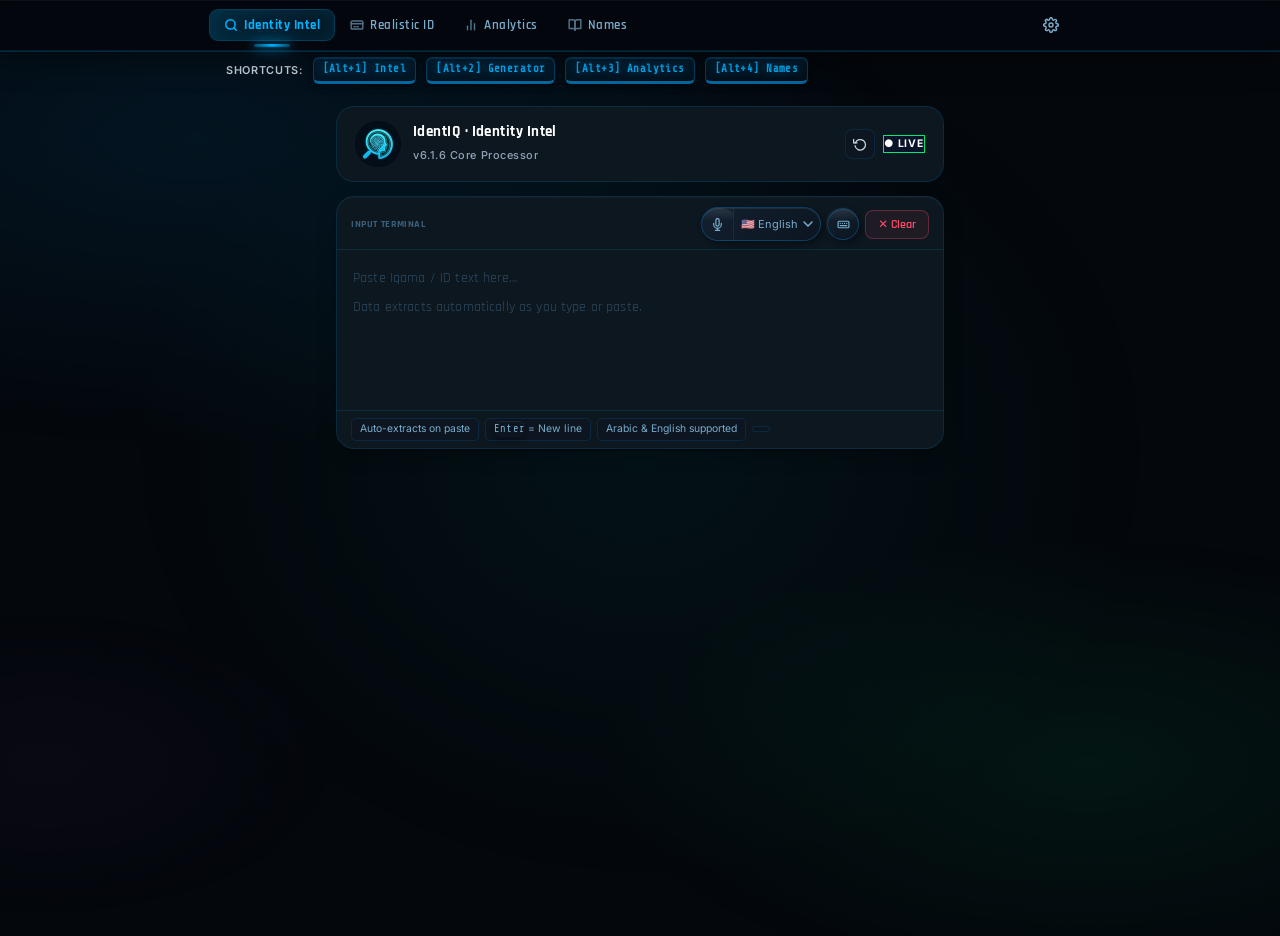
==== index.html @ 3c61e076 "chore(release): bump version to v6.1.6 and finalize extractor layout & countdown" ====
<!doctype html>
<html lang="en">
  <head>
    <!-- === META & PWA CONFIGURATION === -->
    <meta charset="UTF-8" />
    <meta
      name="viewport"
      content="width=device-width, initial-scale=1.0, viewport-fit=cover"
    />
    <meta name="theme-color" content="#00a2ff" />
    <meta name="mobile-web-app-capable" content="yes" />
    <meta name="apple-mobile-web-app-capable" content="yes" />
    <meta
      name="apple-mobile-web-app-status-bar-style"
      content="black-translucent"
    />
    <meta name="apple-mobile-web-app-title" content="IdentIQ" />

    <!-- === TOUCH BEHAVIOR OVERRIDE === -->
    <style>
      input,
      textarea,
      select {
        touch-action: manipulation;
      }
    </style>
    <meta
      name="description"
      content="IdentIQ v4.4 — Gulf &amp; South-Asian Identity Extraction and Realistic ID Generator. Built by Creative Men, Jhang, Pakistan. Powered by Creative AI. Supports Iqama, CNIC, Emirates ID, and more."
    />
    <meta name="author" content="Creative Men, Pakistan" />
    <link rel="canonical" href="https://nexux-gen.netlify.app/" />
    <title>IdentIQ · Gulf Identity Intelligence Platform</title>
    <link rel="icon" type="image/webp" href="assets/logo.webp" />
    <link rel="apple-touch-icon" href="assets/logo.webp" />
    <link rel="manifest" href="manifest.json" />

    <!-- === FONTS === -->
    <link rel="preconnect" href="https://fonts.googleapis.com" />
    <link rel="preconnect" href="https://fonts.gstatic.com" crossorigin />
    <link
      rel="stylesheet"
      href="https://fonts.googleapis.com/css2?family=Inter:wght@400;500;600;700;800&family=Amiri:wght@400;700&family=Poppins:wght@400;500;600&family=Noto+Nastaliq+Urdu:wght@400;700&family=Rajdhani:wght@500;600;700&display=swap"
    />

    <!-- === STYLESHEETS === -->
    <link rel="stylesheet" href="css/style.css">
    <link rel="stylesheet" href="css/settings.css" />
    <link rel="stylesheet" href="css/names.min.css" />
    <link rel="stylesheet" href="css/copy-fx.min.css" />
  </head>
  <body>
    <!-- === NO-JAVASCRIPT FALLBACK === -->
    <noscript>
      <div
        style="
          display: flex;
          align-items: center;
          justify-content: center;
          height: 100vh;
          background: #080a0d;
          color: #00d4ff;
          font-family: monospace;
          text-align: center;
          padding: 20px;
        "
      >
        <div>
          <h2 style="font-size: 22px; margin-bottom: 12px">
            ⚠️ IdentIQ requires JavaScript
          </h2>
          <p style="color: #7ab; font-size: 14px">
            Please enable JavaScript in your browser to use this application.
          </p>
        </div>
      </div>
    </noscript>

    <!-- === NAVIGATION BAR === -->
    <nav class="main-nav" role="navigation" aria-label="Main navigation">
      <div class="nav-container">
        <div class="nav-tabs" role="tablist" aria-label="Main navigation tabs">
          <button
            class="nav-tab active"
            role="tab"
            data-target="tab-extractor"
            aria-selected="true"
          >
            <svg
              width="14"
              height="14"
              viewBox="0 0 24 24"
              fill="none"
              stroke="currentColor"
              stroke-width="2.5"
              stroke-linecap="round"
              aria-hidden="true"
            >
              <circle cx="11" cy="11" r="8" />
              <path d="M21 21l-4.35-4.35" />
            </svg>
            <span data-i18n="navIntel">Identity Intel</span>
          </button>
          <button
            class="nav-tab"
            role="tab"
            data-target="tab-generator"
            aria-selected="false"
          >
            <svg
              width="14"
              height="14"
              viewBox="0 0 24 24"
              fill="none"
              stroke="currentColor"
              stroke-width="2.5"
              stroke-linecap="round"
              aria-hidden="true"
            >
              <rect x="2" y="5" width="20" height="14" rx="2" />
              <path d="M2 10h20M7 15h2M12 15h2" />
            </svg>
            <span data-i18n="navGen">Realistic ID</span>
          </button>
          <button
            class="nav-tab"
            role="tab"
            data-target="tab-analytics"
            aria-selected="false"
          >
            <svg
              width="14"
              height="14"
              viewBox="0 0 24 24"
              fill="none"
              stroke="currentColor"
              stroke-width="2.5"
              stroke-linecap="round"
              aria-hidden="true"
            >
              <line x1="18" y1="20" x2="18" y2="10" />
              <line x1="12" y1="20" x2="12" y2="4" />
              <line x1="6" y1="20" x2="6" y2="14" />
            </svg>
            <span data-i18n="navAnalytics">Analytics</span>
          </button>

          <button
            class="nav-tab"
            role="tab"
            data-target="tab-names"
            aria-selected="false"
            aria-label="Divine and Prophetic Names"
          >
            <svg
              width="14"
              height="14"
              viewBox="0 0 24 24"
              fill="none"
              stroke="currentColor"
              stroke-width="2.5"
              stroke-linecap="round"
              stroke-linejoin="round"
              aria-hidden="true"
            >
              <path d="M2 3h6a4 4 0 0 1 4 4v14a3 3 0 0 0-3-3H2z" />
              <path d="M22 3h-6a4 4 0 0 0-4 4v14a3 3 0 0 1 3-3h7z" />
            </svg>
            <span data-i18n="navNames">Names</span>
          </button>
        </div>

        <div class="nav-actions">
          <button
            id="themeToggleBtn"
            class="nav-tab icon-nav-btn"
            aria-label="Toggle light/dark mode"
            title="Toggle Light Mode"
          >
            <svg
              width="14"
              height="14"
              viewBox="0 0 24 24"
              fill="none"
              stroke="currentColor"
              stroke-width="2.2"
              stroke-linecap="round"
              aria-hidden="true"
            >
              <circle cx="12" cy="12" r="5" />
              <path
                d="M12 1v2M12 21v2M4.22 4.22l1.42 1.42M18.36 18.36l1.42 1.42M1 12h2M21 12h2M4.22 19.78l1.42-1.42M18.36 5.64l1.42-1.42"
              />
            </svg>
            <span data-i18n="themeToggle">Light Mode</span>
          </button>

          <button
            id="langToggleBtn"
            class="nav-tab icon-nav-btn"
            aria-label="Toggle language"
            title="Switch Language"
          >
            <svg
              width="14"
              height="14"
              viewBox="0 0 24 24"
              fill="none"
              stroke="currentColor"
              stroke-width="2.2"
              stroke-linecap="round"
              aria-hidden="true"
            >
              <circle cx="12" cy="12" r="10" />
              <path
                d="M12 2a15.3 15.3 0 0 1 4 10 15.3 15.3 0 0 1-4 10 15.3 15.3 0 0 1-4-10A15.3 15.3 0 0 1 12 2z"
              />
              <path d="M2 12h20" />
            </svg>
            <span data-i18n="langToggle">اردو</span>
          </button>
          <button
            id="installAppBtn"
            class="nav-tab install-btn"
            style="display: none"
            aria-label="Install App"
          >
            <svg
              width="14"
              height="14"
              viewBox="0 0 24 24"
              fill="none"
              stroke="currentColor"
              stroke-width="2.5"
              stroke-linecap="round"
              aria-hidden="true"
            >
              <path d="M21 15v4a2 2 0 0 1-2 2H5a2 2 0 0 1-2-2v-4" />
              <polyline points="7,10 12,15 17,10" />
              <line x1="12" y1="15" x2="12" y2="3" />
            </svg>
            <span data-i18n="navInstall">Install</span>
          </button>
        </div>
      </div>
    </nav>

    <!-- === KEYBOARD SHORTCUT LEGEND === -->
    <div class="shortcut-legend" aria-label="Keyboard shortcuts">
      <span class="shortcut-label" data-i18n="shortcutsLabel">Shortcuts:</span>
      <kbd class="shortcut-key" data-i18n="shortcut1">[Alt+1] Intel</kbd>
      <kbd class="shortcut-key" data-i18n="shortcut2">[Alt+2] Generator</kbd>
      <kbd class="shortcut-key" data-i18n="shortcut3">[Alt+3] Analytics</kbd>
      <kbd class="shortcut-key" data-i18n="shortcut4">[Alt+4] Names</kbd>
    </div>

    <!-- === EXTRACTOR SECTION === -->
    <div id="tab-extractor" class="app-section active-section" role="main">
      <div class="main-container">
        <!-- === EXTRACTOR HEADER === -->
        <header class="app-header">
          <div class="logo-area">
            <img
              src="assets/logo.webp"
              alt="IdentIQ Logo"
              class="app-logo"
              width="46"
              height="46"
              loading="eager"
              decoding="async"
            />
            <div class="title-text">
              <h1 data-i18n="headerTitle">IdentIQ · Identity Intel</h1>
              <span data-i18n="headerVersion">V4.4 Core Processor</span>
            </div>
          </div>
          <div class="header-right">
            <button
              type="button"
              id="reloadBtn"
              class="icon-action-btn"
              aria-label="Reload app"
              title="Reload application"
            >
              <svg
                width="14"
                height="14"
                viewBox="0 0 24 24"
                fill="none"
                stroke="currentColor"
                stroke-width="2.2"
                stroke-linecap="round"
                aria-hidden="true"
              >
                <polyline points="1 4 1 10 7 10" />
                <path d="M3.51 15a9 9 0 1 0 .49-4.95" />
              </svg>
            </button>
            <span class="header-badge" data-i18n="headerLive">● LIVE</span>
          </div>
        </header>

        <!-- === EXTRACTED DATA CARD === -->
        <fieldset class="data-card" id="dataCard" style="display: none">
          <legend class="badge" data-i18n="extractedInfo">
            EXTRACTED INFORMATION
          </legend>

          <div
            id="dataCompleteBanner"
            class="data-complete-banner"
            role="status"
            aria-live="polite"
          >
            <svg
              width="14"
              height="14"
              viewBox="0 0 24 24"
              fill="none"
              stroke="currentColor"
              stroke-width="2.5"
              stroke-linecap="round"
              aria-hidden="true"
            >
              <polyline points="20 6 9 17 4 12" />
            </svg>
            <span>Data Complete — All fields extracted successfully</span>
            <div class="complete-dots" aria-hidden="true">
              <span class="complete-dot"></span>
              <span class="complete-dot"></span>
              <span class="complete-dot"></span>
            </div>
          </div>
          <div class="grid-layout">
            <div class="field-group" id="grp-nameAr" style="display: none">
              <label>
                <svg
                  width="11"
                  height="11"
                  viewBox="0 0 24 24"
                  fill="none"
                  stroke="currentColor"
                  stroke-width="2.5"
                  stroke-linecap="round"
                  aria-hidden="true"
                >
                  <path d="M20 21v-2a4 4 0 0 0-4-4H8a4 4 0 0 0-4 4v2" />
                  <circle cx="12" cy="7" r="4" />
                </svg>
                <span data-i18n="nameAr">Name (Arabic / Urdu)</span>
              </label>
              <div class="wrapper">
                <textarea
                  id="nameArabic"
                  class="nastaleeq"
                  readonly
                  rows="1"
                  aria-label="Arabic name"
                  lang="ar"
                  dir="rtl"
                ></textarea>
                <button class="copy-btn" aria-label="Copy Arabic name"></button>
              </div>
            </div>
            <div class="field-group" id="grp-nameEn" style="display: none">
              <label>
                <svg
                  width="11"
                  height="11"
                  viewBox="0 0 24 24"
                  fill="none"
                  stroke="currentColor"
                  stroke-width="2.5"
                  stroke-linecap="round"
                  aria-hidden="true"
                >
                  <path d="M20 21v-2a4 4 0 0 0-4-4H8a4 4 0 0 0-4 4v2" />
                  <circle cx="12" cy="7" r="4" />
                </svg>
                <span data-i18n="nameEn">Name (English)</span>
              </label>
              <div class="wrapper">
                <input
                  type="text"
                  id="nameEnglish"
                  readonly
                  aria-label="English name"
                />
                <button
                  class="copy-btn"
                  aria-label="Copy English name"
                ></button>
              </div>
            </div>
            <div class="field-group" id="grp-aqama" style="display: none">
              <label>
                <svg
                  width="11"
                  height="11"
                  viewBox="0 0 24 24"
                  fill="none"
                  stroke="currentColor"
                  stroke-width="2.5"
                  stroke-linecap="round"
                  aria-hidden="true"
                >
                  <rect x="3" y="4" width="18" height="16" rx="2" />
                  <path d="M8 2v4M16 2v4M3 10h18" />
                </svg>
                <span data-i18n="idNumber">Aqama / ID Number</span>
              </label>
              <div class="wrapper">
                <input
                  type="text"
                  id="aqamaNumber"
                  readonly
                  aria-label="Aqama number"
                />
                <button
                  class="copy-btn"
                  aria-label="Copy Aqama number"
                ></button>
              </div>
            </div>
            <div class="field-group" id="grp-dobH" style="display: none">
              <label>
                <span data-i18n="dobH">DOB (Hijri)</span>
                <button type="button" id="hijriFormatToggle" class="hijri-fmt-badge" title="Click to switch: YYYY/MM/DD ⇄ D/M/YYYY">YYYY/MM/DD</button>
              </label>
              <div class="wrapper">
                <input
                  type="text"
                  id="dobHijri"
                  maxlength="10"
                  readonly
                  aria-label="Date of birth Hijri (read-only, auto-filled)"
                />
                <button class="copy-btn" aria-label="Copy Hijri date"></button>
              </div>
            </div>
            <div class="field-group" id="grp-dobG" style="display: none">
              <label><span data-i18n="dobG">DOB (Gregorian)</span></label>
              <div class="wrapper">
                <input
                  type="text"
                  id="dobGregorian"
                  maxlength="10"
                  placeholder="DD/MM/YYYY"
                  aria-label="Date of birth Gregorian — type to auto-convert to Hijri"
                />
                <button
                  class="copy-btn"
                  aria-label="Copy Gregorian date"
                ></button>
              </div>
              <span
                class="age-badge"
                id="ageBadge"
                aria-live="polite"
                style="display: none"
              ></span>
            </div>
            <div
              class="field-group full-width"
              id="grp-nat"
              style="display: none"
            >
              <label
                ><span data-i18n="natSelect"
                  >Nationality Quick Select</span
                ></label
              >
              <div
                id="natSelector"
                class="nat-container"
                role="group"
                aria-label="Nationality selector"
              >
                <button
                  type="button"
                  class="nat-btn"
                  data-en="Pakistan"
                  data-ar="باكستان"
                >
                  Pakistan
                </button>
                <button
                  type="button"
                  class="nat-btn"
                  data-en="India"
                  data-ar="الهند"
                >
                  India
                </button>
                <button
                  type="button"
                  class="nat-btn"
                  data-en="Nepal"
                  data-ar="نيبال"
                >
                  Nepal
                </button>
                <button
                  type="button"
                  class="nat-btn"
                  data-en="Bangladesh"
                  data-ar="بنجلاديش"
                >
                  Bangladesh
                </button>
              </div>
            </div>
          </div>
        </fieldset>

        <!-- === NO-DATA MESSAGE === -->
        <div
          class="no-data-msg"
          id="noDataMsg"
          role="alert"
          aria-live="assertive"
        >
          <svg
            width="15"
            height="15"
            viewBox="0 0 24 24"
            fill="none"
            stroke="currentColor"
            stroke-width="2"
            stroke-linecap="round"
            aria-hidden="true"
          >
            <circle cx="12" cy="12" r="10" />
            <line x1="12" y1="8" x2="12" y2="12" />
            <line x1="12" y1="16" x2="12.01" y2="16" />
          </svg>
          <span data-i18n="noData"
            >No recognisable data found — check input and try again.</span
          >
        </div>

        <!-- === INPUT TERMINAL === -->
        <div class="terminal-box">
          <div class="terminal-header">
            <label for="inputText" data-i18n="inputLabel">INPUT TERMINAL</label>
            
            <div class="terminal-actions">
              <span
                class="char-counter"
                id="charCounter"
                aria-live="polite"
              ></span>

              <div class="voice-combo" id="voiceCombo">
                <button
                  id="voiceBtn"
                  class="voice-btn bubble-btn"
                  title="Voice Input"
                  aria-label="Start voice input"
                >
                  <svg
                    width="13"
                    height="13"
                    viewBox="0 0 24 24"
                    fill="none"
                    stroke="currentColor"
                    stroke-width="2.2"
                    stroke-linecap="round"
                    aria-hidden="true"
                  >
                    <path
                      d="M12 1a3 3 0 0 0-3 3v8a3 3 0 0 0 6 0V4a3 3 0 0 0-3-3z"
                    />
                    <path d="M19 10v2a7 7 0 0 1-14 0v-2" />
                    <line x1="12" y1="19" x2="12" y2="23" />
                    <line x1="8" y1="23" x2="16" y2="23" />
                  </svg>
                </button>

                <select
                  id="voiceLangSelect"
                  class="voice-lang-select"
                  aria-label="Select voice input language"
                  title="Bolne ki zaban chunein"
                >
                  <option value="ar-SA">🇸🇦 Arabic</option>
                  <option value="en-US" selected>🇺🇸 English</option>
                  <option value="ur-PK">🇵🇰 Urdu</option>
                  <option value="hi-IN">🇮🇳 Hindi</option>
                  <option value="bn-BD">🇧🇩 Bengali</option>
                  <option value="ne-NP">🇳🇵 Nepali</option>
                </select>
              </div>
              <button
                id="kbdBtn"
                class="kbd-btn bubble-btn"
                title="Virtual Keyboard"
                aria-label="Open virtual keyboard"
              >
                <svg
                  width="13"
                  height="13"
                  viewBox="0 0 24 24"
                  fill="none"
                  stroke="currentColor"
                  stroke-width="2.2"
                  stroke-linecap="round"
                  aria-hidden="true"
                >
                  <rect x="2" y="6" width="20" height="12" rx="2" />
                  <path d="M6 10h.01M10 10h.01M14 10h.01M18 10h.01M6 14h12" />
                </svg>
              </button>
              <button
                id="clearAllBtn"
                class="danger-btn"
                aria-label="Clear all input"
              >
                <span data-i18n="clearBtn">✕ Clear</span>
              </button>
            </div>
          </div>

          <div class="input-highlight-wrap">
            <div
              id="inputHighlight"
              class="input-highlight"
              aria-hidden="true"
            ></div>
            <textarea
              id="inputText"
              data-i18n-placeholder="inputPlaceholder"
              placeholder="Paste Iqama / ID text here…"
              aria-label="Input terminal for identity data"
              spellcheck="false"
            ></textarea>
          </div>
          <div class="terminal-footer">
            <span class="hint-tag" data-i18n="hintPaste"
              >Auto-extracts on paste</span
            >
            <span class="hint-tag"><kbd>Enter</kbd> = New line</span>
            <span class="hint-tag" data-i18n="hintLang"
              >Arabic &amp; English supported</span
            >
            <span class="hint-tag" id="voiceStatus" aria-live="polite"></span>
          </div>
        </div>

        <!-- === VIRTUAL KEYBOARD === -->
        <div
          id="virtualKbd"
          class="vkbd-panel"
          style="display: none"
          role="dialog"
          aria-label="Virtual keyboard"
          aria-modal="false"
        >
          <div class="vkbd-header">
            <div class="vkbd-tabs">
              <button
                class="vkbd-lang active"
                data-lang="en"
                aria-pressed="true"
              >
                EN
              </button>
              <button class="vkbd-lang" data-lang="ar" aria-pressed="false">
                AR
              </button>
            </div>
            <button
              id="vkbdCloseBtn"
              class="vkbd-close"
              aria-label="Close keyboard"
            >
              ✕
            </button>
          </div>
          <div id="vkbdKeys" class="vkbd-keys"></div>
        </div>
      </div>
    </div>

    <!-- === GENERATOR SECTION === -->
    <div
      id="tab-generator"
      class="app-section"
      style="display: none"
      role="region"
      aria-label="Realistic ID Generator"
    >
      <div class="gen-wrapper">
        <div class="gen-container">
          <!-- === GENERATOR: HEADER === -->
          <header class="gen-header">
            <h1 data-i18n="genTitle">Realistic Digital Identity</h1>
            <span class="gen-version-tag">v6.1.6</span>
          </header>

          <main>
            <!-- === GENERATOR: COUNTRY & CITY SELECTION === -->
            <div class="gen-selection-grid">
              <div class="gen-control-group">
                <label for="country-select" data-i18n="countryLabel"
                  >Select Country</label
                >
                <select
                  id="country-select"
                  class="gen-dropdown"
                  aria-label="Select country"
                >
                  <option value="Pakistan">🇵🇰 Pakistan</option>
                  <option value="India">🇮🇳 India</option>
                  <option value="UAE">🇦🇪 UAE</option>
                  <option value="Qatar">🇶🇦 Qatar</option>
                  <option value="Bangladesh">🇧🇩 Bangladesh</option>
                  <option value="Nepal">🇳🇵 Nepal</option>
                  <option value="Afghanistan">🇦🇫 Afghanistan</option>
                  <option value="SaudiArabia">🇸🇦 Saudi Arabia</option>
                  <option value="Kuwait">🇰🇼 Kuwait</option>
                  <option value="Bahrain">🇧🇭 Bahrain</option>
                  <option value="Oman">🇴🇲 Oman</option>
                </select>
              </div>
              <div class="gen-control-group" id="city-selection-container">
                <label for="city-select" data-i18n="cityLabel"
                  >Select City / Region</label
                >
                <select
                  id="city-select"
                  class="gen-dropdown"
                  aria-label="Select city"
                >
                  <option value="Punjab">Punjab</option>
                </select>
              </div>
            </div>

            <!-- === GENERATOR: OUTPUT FIELDS === -->
            <div class="gen-grid">
              <div class="gen-data-box">
                <label data-i18n="labelCNIC">CNIC / National ID</label>
                <div class="gen-data-content">
                  <span id="id-number"></span>
                  <button
                    class="gen-copy-btn"
                    data-target="id-number"
                    data-tip="Copy ID"
                    aria-label="Copy ID number"
                  ></button>
                </div>
              </div>
              <div class="gen-data-box">
                <label data-i18n="labelLicense">License Number</label>
                <div class="gen-data-content">
                  <span id="license-number"></span>
                  <button
                    class="gen-copy-btn"
                    data-target="license-number"
                    data-tip="Copy License"
                    aria-label="Copy license number"
                  ></button>
                </div>
              </div>
              <div class="gen-data-box">
                <label data-i18n="labelIssue">Issue Date</label>
                <div class="gen-data-content">
                  <span id="issue-date"></span>
                  <button
                    class="gen-copy-btn"
                    data-target="issue-date"
                    data-tip="Copy Date"
                    aria-label="Copy issue date"
                  ></button>
                </div>
              </div>
              <div class="gen-data-box">
                <label>
                  <span data-i18n="labelExpiry">Expiry Date</span>
                  <span class="expiry-rule-tag">Issue + 5Y − 1D</span>
                </label>
                <div class="gen-data-content">
                  <span id="expiry-date"></span>
                  <button
                    class="gen-copy-btn"
                    data-target="expiry-date"
                    data-tip="Copy Date"
                    aria-label="Copy expiry date"
                  ></button>
                </div>
              </div>
              <div class="gen-data-box gen-full-width">
                <label data-i18n="labelAddress">Full Address</label>
                <div class="gen-data-content">
                  <span id="full-address"></span>
                  <button
                    class="gen-copy-btn"
                    data-target="full-address"
                    data-tip="Copy Address"
                    aria-label="Copy address"
                  ></button>
                </div>
              </div>

              <!-- === GENERATOR: DATE CARD & CALENDAR POPUP === -->
              <div
                class="gen-data-box gen-date-box gen-full-width"
                id="date-card"
                style="position: relative"
              >
                <div class="date-box-header">
                  <label data-i18n="labelDate">Current Date</label>
                  <button
                    class="cal-open-btn"
                    id="calOpenBtn"
                    aria-label="Open calendar"
                  >
                    <svg
                      width="12"
                      height="12"
                      viewBox="0 0 24 24"
                      fill="none"
                      stroke="currentColor"
                      stroke-width="2.2"
                      stroke-linecap="round"
                      aria-hidden="true"
                    >
                      <rect x="3" y="4" width="18" height="18" rx="2" />
                      <path d="M16 2v4M8 2v4M3 10h18" />
                    </svg>
                    <span data-i18n="calBtn">Calendar</span>
                  </button>
                </div>
                <div class="gen-data-content">
                  <span
                    id="current-date"
                    class="date-display"
                    aria-live="polite"
                  ></span>
                  <button
                    class="gen-copy-btn"
                    data-target="current-date"
                    data-tip="Copy Date"
                    aria-label="Copy current date"
                  ></button>
                </div>

                <div
                  class="cal-popup"
                  id="calPopup"
                  role="dialog"
                  aria-label="Calendar"
                  aria-modal="true"
                >
                  <div class="cal-inner">
                    <div class="cal-top-bar">
                      <button
                        class="cal-nav-btn"
                        id="calPrev"
                        aria-label="Previous month"
                      >
                        &#8249;
                      </button>
                      <div class="cal-month-info">
                        <div class="cal-greg-month" id="calGregMonth"></div>
                        <div class="cal-hijri-month" id="calHijriMonth"></div>
                      </div>
                      <button
                        class="cal-nav-btn"
                        id="calNext"
                        aria-label="Next month"
                      >
                        &#8250;
                      </button>
                    </div>
                    <div class="cal-weekdays" aria-hidden="true">
                      <span>Su</span><span>Mo</span><span>Tu</span>
                      <span>We</span><span>Th</span><span>Fr</span
                      ><span>Sa</span>
                    </div>
                    <div
                      class="cal-grid"
                      id="calGrid"
                      role="grid"
                      aria-label="Calendar days"
                    ></div>
                    <div class="cal-actions">
                      <button class="cal-btn-today" id="calTodayBtn">
                        Today
                      </button>
                      <button class="cal-btn-close" id="calCloseBtn">
                        ✕ Close
                      </button>
                    </div>
                  </div>
                </div>
              </div>

              <div class="gen-data-box">
                <label data-i18n="labelWeekday">Weekday</label>
                <div class="gen-data-content">
                  <span id="weekday"></span>
                  <button
                    class="gen-copy-btn"
                    data-target="weekday"
                    data-tip="Copy"
                    aria-label="Copy weekday"
                  ></button>
                </div>
              </div>
            </div>

            <!-- === GENERATOR: ACTION BUTTONS === -->
            <div class="gen-button-group">
              <button
                id="generate-btn"
                class="gen-generate-button gen-generate-3d"
                aria-label="Generate new identity"
              >
                <svg
                  width="15"
                  height="15"
                  viewBox="0 0 24 24"
                  fill="none"
                  stroke="currentColor"
                  stroke-width="2.5"
                  stroke-linecap="round"
                  aria-hidden="true"
                >
                  <polyline points="1 4 1 10 7 10" />
                  <path d="M3.51 15a9 9 0 1 0 .49-3.71" />
                </svg>
                <span data-i18n="genBtn">Generate New Identity</span>
              </button>
            </div>
          </main>

          <!-- === GENERATOR: FOOTER === -->
          <footer class="gen-footer">
            <p data-i18n="footerText">
              © 2024–2026 IdentIQ · Creative Men · Gulf Identity Intelligence
              Platform v6.1.6
            </p>
          </footer>
        </div>
      </div>
    </div>

    <!-- === MODALS & OVERLAYS === -->
    <div
      id="gen-toast"
      class="gen-toast"
      role="status"
      aria-live="polite"
    ></div>

    <div class="gen-fab" id="genFab" aria-hidden="true">
      <span class="gen-fab-label">Generate Identity</span>
      <button
        class="gen-fab-btn gen-fab-3d"
        id="genFabBtn"
        aria-label="Generate New Identity"
        title="Generate New Identity"
      >
        <svg
          width="18"
          height="18"
          viewBox="0 0 24 24"
          fill="none"
          stroke="currentColor"
          stroke-width="2.5"
          stroke-linecap="round"
          stroke-linejoin="round"
          aria-hidden="true"
        >
          <polyline points="1 4 1 10 7 10" />
          <path d="M3.51 15a9 9 0 1 0 .49-3.71" />
        </svg>
      </button>
    </div>

    <!-- === ANALYTICS SECTION === -->
    <div
      id="tab-analytics"
      class="app-section"
      style="display: none"
      role="region"
      aria-label="Analytics Dashboard"
    >
      <div class="main-container analytics-container">
        <!-- === ANALYTICS: HEADER === -->
        <header class="analytics-header">
          <h2 data-i18n="analyticsTitle">Analytics Dashboard</h2>
          <button
            id="clearAnalyticsBtn"
            class="danger-btn"
            aria-label="Clear analytics data"
          >
            <span data-i18n="clearData">✕ Clear Data</span>
          </button>
        </header>

        <!-- === ANALYTICS: STAT CARDS === -->
        <div class="analytics-grid">
          <div class="stat-card">
            <div class="stat-icon stat-icon-blue">
              <svg
                width="20"
                height="20"
                viewBox="0 0 24 24"
                fill="none"
                stroke="currentColor"
                stroke-width="2"
                stroke-linecap="round"
                aria-hidden="true"
              >
                <path d="M17 21v-2a4 4 0 0 0-4-4H5a4 4 0 0 0-4 4v2" />
                <circle cx="9" cy="7" r="4" />
                <path d="M23 21v-2a4 4 0 0 0-3-3.87" />
                <path d="M16 3.13a4 4 0 0 1 0 7.75" />
              </svg>
            </div>
            <div class="stat-info">
              <div class="stat-value" id="statTotal">0</div>
              <div class="stat-label" data-i18n="statDocs">
                Documents Processed
              </div>
            </div>
          </div>
          <div class="stat-card">
            <div class="stat-icon stat-icon-green">
              <svg
                width="20"
                height="20"
                viewBox="0 0 24 24"
                fill="none"
                stroke="currentColor"
                stroke-width="2"
                stroke-linecap="round"
                aria-hidden="true"
              >
                <polyline points="20 6 9 17 4 12" />
              </svg>
            </div>
            <div class="stat-info">
              <div class="stat-value" id="statSuccess">0</div>
              <div class="stat-label" data-i18n="statSuccess">
                Successful Extractions
              </div>
            </div>
          </div>
          <div class="stat-card">
            <div class="stat-icon stat-icon-cyan">
              <svg
                width="20"
                height="20"
                viewBox="0 0 24 24"
                fill="none"
                stroke="currentColor"
                stroke-width="2"
                stroke-linecap="round"
                aria-hidden="true"
              >
                <path d="M21 15v4a2 2 0 0 1-2 2H5a2 2 0 0 1-2-2v-4" />
                <polyline points="7 10 12 15 17 10" />
                <line x1="12" y1="15" x2="12" y2="3" />
              </svg>
            </div>
            <div class="stat-info">
              <div class="stat-value" id="statExports">0</div>
              <div class="stat-label" data-i18n="statExports">
                Total Exports
              </div>
            </div>
          </div>
          <div class="stat-card">
            <div class="stat-icon stat-icon-yellow">
              <svg
                width="20"
                height="20"
                viewBox="0 0 24 24"
                fill="none"
                stroke="currentColor"
                stroke-width="2"
                stroke-linecap="round"
                aria-hidden="true"
              >
                <circle cx="12" cy="12" r="10" />
                <polyline points="12 6 12 12 16 14" />
              </svg>
            </div>
            <div class="stat-info">
              <div class="stat-value" id="statRate">0%</div>
              <div class="stat-label" data-i18n="statRate">Success Rate</div>
            </div>
          </div>
        </div>

        <!-- === ANALYTICS: RECENT EXPORTS === -->
        <div class="recent-exports-card">
          <h3 class="recent-label" data-i18n="recentExports">Recent Exports</h3>
          <ul class="recent-list" id="recentExportsList">
            <li class="recent-empty" data-i18n="noExports">No exports yet.</li>
          </ul>
        </div>

        <!-- === ANALYTICS: EXTRACTION HISTORY === -->
        <div class="recent-exports-card" style="margin-top: 14px">
          <h3 class="recent-label" data-i18n="extractHistory">
            Extraction History
          </h3>
          <ul class="recent-list history-list" id="extractionHistoryList">
            <li class="recent-empty" data-i18n="noHistory">No history yet.</li>
          </ul>
        </div>

        <!-- === ANALYTICS: PRIVACY NOTICE === -->
        <div class="privacy-info">
          <svg
            width="14"
            height="14"
            viewBox="0 0 24 24"
            fill="none"
            stroke="currentColor"
            stroke-width="2"
            stroke-linecap="round"
            aria-hidden="true"
          >
            <rect x="3" y="11" width="18" height="11" rx="2" />
            <path d="M7 11V7a5 5 0 0 1 10 0v4" />
          </svg>
          <span data-i18n="privacyText"
            >Auto-wipe after <strong>5 minutes</strong> of inactivity.</span
          >
          <span
            id="wipeCountdown"
            class="wipe-countdown"
            aria-live="off"
          ></span>
          <span
            id="wipeWarnRegion"
            class="sr-only"
            aria-live="assertive"
            aria-atomic="true"
          ></span>
        </div>
      </div>
    </div>

    <!-- === NAMES SECTION === -->
    <div
      id="tab-names"
      class="app-section names-section"
      style="display: none"
      data-collection="husna"
      data-script="naskh"
      role="region"
      aria-labelledby="namesTitle"
    >
      <div class="names-container">
        <!-- === NAMES: HEADER === -->
        <header class="names-hero">
          <p class="names-hero-arabic" id="namesHeroArabic" lang="ar" dir="rtl">
            أَسْمَاءُ اللَّهِ الْحُسْنَىٰ
          </p>
          <h2 class="names-title" id="namesTitle" data-i18n="namesTitle">
            Divine &amp; Prophetic Names
          </h2>
        </header>

        <!-- === NAMES: TOOLBAR === -->
        <div class="names-toolbar">
          <div class="names-tabs" role="tablist" aria-label="Names collection">
            <button
              type="button"
              class="names-tab"
              role="tab"
              id="namesTabHusna"
              data-collection="husna"
              aria-selected="true"
              aria-controls="namesPanelHusna"
              data-i18n="namesTabHusna"
            >
              Names of Allah
            </button>
            <button
              type="button"
              class="names-tab"
              role="tab"
              id="namesTabNabi"
              data-collection="nabi"
              aria-selected="false"
              tabindex="-1"
              aria-controls="namesPanelNabi"
              data-i18n="namesTabNabi"
            >
              Names of Muhammad <span class="names-saws">ﷺ</span>
            </button>
          </div>

          <div class="names-tools">
            <div class="names-search">
              <svg
                width="15"
                height="15"
                viewBox="0 0 24 24"
                fill="none"
                stroke="currentColor"
                stroke-width="2.4"
                stroke-linecap="round"
                aria-hidden="true"
              >
                <circle cx="11" cy="11" r="8" />
                <path d="M21 21l-4.35-4.35" />
              </svg>
              <input
                type="search"
                id="namesSearch"
                autocomplete="off"
                spellcheck="false"
                data-i18n-placeholder="namesSearchPh"
                placeholder="Name, meaning, number or 2:255…"
                aria-label="Search names"
              />
            </div>
            <div class="names-script" role="group" aria-label="Arabic style">
              <button
                type="button"
                data-script="naskh"
                aria-pressed="true"
                data-i18n="namesScriptNaskh"
              >
                Naskh
              </button>
              <button
                type="button"
                data-script="nastaliq"
                aria-pressed="false"
                data-i18n="namesScriptNastaliq"
              >
                Nastaliq
              </button>
            </div>
            <button
              type="button"
              id="namesPlayAll"
              class="names-play-all"
              aria-label="Play all names"
            >
              <svg
                class="icon-play"
                width="14"
                height="14"
                viewBox="0 0 24 24"
                fill="currentColor"
                aria-hidden="true"
              >
                <polygon points="6 4 20 12 6 20 6 4" />
              </svg>
              <span class="names-play-all-label">Play All</span>
            </button>
          </div>
        </div>

        <p class="names-note" id="namesNote"></p>
        <p
          class="names-count"
          id="namesCount"
          role="status"
          aria-live="polite"
        ></p>

        <!-- === NAMES: COLLECTION PANELS === -->
        <div
          class="names-panel"
          id="namesPanelHusna"
          role="tabpanel"
          aria-labelledby="namesTabHusna"
          data-collection="husna"
        >
          <ul class="names-grid-container" id="husnaGrid"></ul>
        </div>
        <div
          class="names-panel"
          id="namesPanelNabi"
          role="tabpanel"
          aria-labelledby="namesTabNabi"
          data-collection="nabi"
          hidden
        >
          <ul class="names-grid-container" id="nabiGrid"></ul>
        </div>

        <!-- === NAMES: EMPTY STATE === -->
        <div class="names-empty" id="namesEmpty" hidden>
          <strong data-i18n="namesEmptyTitle"
            >No name matches your search.</strong
          >
          <p data-i18n="namesEmptyHint">
            Try the transliteration, a word from the meaning, or the number.
          </p>
          <button type="button" id="namesClear" data-i18n="namesClear">
            Clear search
          </button>
        </div>
      </div>
    </div>

    <!-- === SCRIPTS: LIBRARIES === -->
    <script src="lib/moment.min.js" defer></script>
    <script src="lib/moment-hijri.min.js" defer></script>
    <script src="lib/confetti.browser.min.js" defer></script>
    <!-- === SCRIPTS: APPLICATION === -->
    <script src="js/config.js" defer></script>
    <script src="js/ui.js" defer></script>
    <script src="js/extractor.js" defer></script>
    <script src="js/generator.js" defer></script>
    <script src="js/main.js" defer></script>
    <script src="js/settings.js" defer></script>
    <script src="js/names-data.js" defer></script>
    <script src="js/names.js" defer></script>
  </body>
</html>
---- css/style.css ----
@import url("https://fonts.googleapis.com/css2?family=Share+Tech+Mono&family=Rajdhani:wght@500;600;700&display=swap");

/* === DESIGN TOKENS (DARK THEME DEFAULT) === */
:root {
  --c-bg: #04070c;
  --c-bg2: #070d18;
  --c-bg3: #0c1520;
  --c-surface: #0d1720;
  --c-surface2: #122030;
  --c-border: rgba(0, 162, 255, 0.14);
  --c-border2: rgba(0, 162, 255, 0.28);

  --c-accent: #00b4ff;
  --c-accent2: #00f080;
  --c-accent3: #00f5e8;
  --c-yellow: #ffcc00;
  --c-red: #ff4d6a;
  --c-purple: #b066ff;

  --c-text: #e0eeff;
  --c-text2: #7aadcc;
  --c-text3: #3d607a;

  --glow-blue: 0 0 24px rgba(0, 180, 255, 0.3), 0 0 70px rgba(0, 180, 255, 0.1);
  --glow-green: 0 0 22px rgba(0, 240, 128, 0.25);

  --hl-name-ar: rgba(255, 213, 0, 0.3);
  --hl-name-en: rgba(176, 102, 255, 0.32);
  --hl-id: rgba(0, 242, 255, 0.3);
  --hl-date: rgba(0, 255, 130, 0.28);

  --card-radius: 18px;
  --card-shadow:
    0 2px 8px rgba(0, 0, 0, 0.7), 0 8px 32px rgba(0, 0, 0, 0.6),
    0 24px 64px rgba(0, 0, 0, 0.45), inset 0 1px 0 rgba(255, 255, 255, 0.07);

  --noise-url: url("data:image/svg+xml,%3Csvg xmlns='http://www.w3.org/2000/svg' width='200' height='200'%3E%3Cfilter id='n'%3E%3CfeTurbulence type='fractalNoise' baseFrequency='0.9' numOctaves='4' stitchTiles='stitch'/%3E%3CfeColorMatrix type='saturate' values='0'/%3E%3C/filter%3E%3Crect width='200' height='200' filter='url(%23n)' opacity='0.04'/%3E%3C/svg%3E");

  --t-fast: 0.14s ease;
  --t-mid: 0.25s ease;
  --t-slow: 0.45s cubic-bezier(0.4, 0, 0.2, 1);

  --font-main: "Rajdhani", "Inter", "Poppins", system-ui, sans-serif;
  --font-body: "Inter", system-ui, sans-serif;
  --font-arabic: "Amiri", "Scheherazade New", serif;
  --font-mono: "Share Tech Mono", "Courier New", monospace;
  --font-mrzocr: "Share Tech Mono", "OCR-B", "Courier New", monospace;

  --z-tooltip: 99;
  --z-popup: 500;
  --z-fab: 850;
  --z-nav: 900;
  --z-progress: 950;
  --z-overlay: 2000;
  --z-modal: 3000;
  --z-toast: 9999;
}
/* ==========================================================================
   PRODUCTION SCROLLBAR ENGINE (PREMIUM CYBER-GLOW EDITION)
   ========================================================================== */

/* 1. Global Smooth Scroll */
html {
  scroll-behavior: smooth;
}

/* 2. Desktop Mouse Users Only */
@media (hover: hover) and (pointer: fine) {

  /* --- CHROMIUM (Chrome, Edge, Brave), SAFARI & OPERA --- */
  *::-webkit-scrollbar {
    width: 13px;  /* Barhi hui, comfortable width */
    height: 13px; /* Horizontal scrolling */
  }

  /* No Stepper Arrows */
  *::-webkit-scrollbar-button {
    display: none !important;
    width: 0 !important;
    height: 0 !important;
  }

  /* Luxury Subtle Groove Track (Content length indicator) */
  *::-webkit-scrollbar-track {
    background: rgba(255, 255, 255, 0.02);
    border-radius: 9999px;
  }

  /* Thicker 3D Floating Pill with Brand Gradient */
  *::-webkit-scrollbar-thumb {
    background: linear-gradient(180deg, #38bdf8 0%, #0284c7 100%);
    border-radius: 9999px;
    border: 2.5px solid transparent; /* 8px solid visible core with inset floating effect */
    background-clip: padding-box;
    box-shadow: inset 0 1px 1px rgba(255, 255, 255, 0.35); /* Subtle Glass Highlight */
    transition: all 0.2s ease-in-out;
  }

  /* Hover State: Neon Bloom Glow */
  *::-webkit-scrollbar-thumb:hover {
    background: linear-gradient(180deg, #7dd3fc 0%, #0ea5e9 100%);
    border: 2px solid transparent;
    background-clip: padding-box;
    box-shadow: 0 0 12px rgba(56, 189, 248, 0.65), inset 0 1px 2px rgba(255, 255, 255, 0.5);
  }

  /* Active / Drag State: High-Contrast Solid Core */
  *::-webkit-scrollbar-thumb:active {
    background: linear-gradient(180deg, #0284c7 0%, #0369a1 100%);
    border: 2px solid transparent;
    background-clip: padding-box;
    box-shadow: 0 0 8px rgba(2, 132, 199, 0.8);
  }

  *::-webkit-scrollbar-corner {
    background: transparent;
  }

  /* --- FIREFOX FALLBACK --- */
  @supports not selector(::-webkit-scrollbar) {
    * {
      scrollbar-width: thin;
      scrollbar-color: #0284c7 rgba(255, 255, 255, 0.02);
    }
  }
}

/* === DESIGN TOKENS (LIGHT THEME) === */
body.theme-light {
  --c-bg: #f0f4f9;
  --c-bg2: #e8eef6;
  --c-bg3: #dde5f0;
  --c-surface: #ffffff;
  --c-surface2: #f5f8fc;
  --c-border: rgba(10, 60, 120, 0.12);
  --c-border2: rgba(10, 60, 120, 0.22);
  --c-text: #0d1a2e;
  --c-text2: #3a5270;
  --c-text3: #6a87a4;
  --c-accent: #0077cc;
  --c-accent2: #00a355;
  --c-accent3: #008fa8;
  --card-shadow:
    0 2px 6px rgba(0, 50, 120, 0.1), 0 8px 24px rgba(0, 50, 120, 0.09),
    0 20px 48px rgba(0, 50, 120, 0.07), inset 0 1px 0 rgba(255, 255, 255, 0.9);
}

/* === BASE RESET & DOCUMENT === */
*,
*::before,
*::after {
  box-sizing: border-box;
  margin: 0;
  padding: 0;
}

html {
  font-size: 16px;
  -webkit-text-size-adjust: 100%;
  scroll-behavior: smooth;
}

body {
  font-family: var(--font-body);
  background: var(--c-bg);
  color: var(--c-text);
  min-height: 100dvh;
  line-height: 1.6;
  transition:
    background var(--t-slow),
    color var(--t-slow);
  overflow-x: hidden;
}

/* === LANGUAGE DIRECTION (URDU / RTL) === */
body.lang-ur {
  direction: rtl;
  font-family: "Amiri", var(--font-main);
}
body.lang-ur .vkbd-panel,
body.lang-ur .terminal-footer {
  direction: rtl;
}

/* === FOCUS RING === */
:focus-visible {
  outline: 2px solid var(--c-accent);
  outline-offset: 3px;
}

/* === MAIN NAVIGATION BAR === */
.main-nav {
  position: sticky;
  top: 0;
  z-index: var(--z-nav);
  background: rgba(4, 7, 12, 0.92);
  backdrop-filter: blur(24px) saturate(220%);
  -webkit-backdrop-filter: blur(24px) saturate(220%);
  border-bottom: 1px solid var(--c-border);
  padding: 0 12px;
  transition: background var(--t-slow);
  box-shadow:
    0 1px 0 rgba(0, 180, 255, 0.2),
    0 4px 32px rgba(0, 0, 0, 0.6),
    inset 0 1px 0 rgba(255, 255, 255, 0.04);
}
body.theme-light .main-nav {
  background: rgba(240, 244, 249, 0.96);
  border-bottom-color: var(--c-border2);
  box-shadow:
    0 1px 0 rgba(0, 100, 200, 0.14),
    0 4px 20px rgba(0, 0, 0, 0.09);
}

.nav-container {
  display: flex;
  align-items: center;
  gap: 4px;
  max-width: 860px;
  margin: 0 auto;
  padding: 6px 0;
  flex-wrap: wrap;
}
.nav-tabs,
.nav-actions {
  display: flex;
  align-items: center;
  gap: 4px;
  flex-wrap: wrap;
}

/* === NAV TABS === */
.nav-tab {
  display: flex;
  align-items: center;
  gap: 6px;
  padding: 7px 14px;
  border: none;
  background: transparent;
  color: var(--c-text2);
  font-family: var(--font-main);
  font-size: 0.8rem;
  font-weight: 600;
  letter-spacing: 0.04em;
  cursor: pointer;
  border-radius: 8px;
  transition:
    background var(--t-fast),
    color var(--t-fast),
    box-shadow var(--t-fast),
    transform var(--t-fast);
  white-space: nowrap;
  position: relative;
}
.nav-tab:hover {
  background: var(--c-surface);
  color: var(--c-text);
  transform: translateY(-1px);
}
.nav-tab.active {
  background: linear-gradient(
    135deg,
    rgba(0, 180, 255, 0.18),
    rgba(0, 180, 255, 0.08)
  );
  color: var(--c-accent);
  font-weight: 700;
  box-shadow:
    0 0 0 1px rgba(0, 180, 255, 0.32),
    inset 0 0 20px rgba(0, 180, 255, 0.12);
}

.nav-tab.active::after {
  content: "";
  position: absolute;
  bottom: -7px;
  left: 50%;
  transform: translateX(-50%);
  width: 36px;
  height: 3px;
  background: linear-gradient(
    90deg,
    rgba(0, 180, 255, 0.4),
    var(--c-accent),
    rgba(0, 180, 255, 0.4)
  );
  border-radius: 99px;
  box-shadow:
    0 0 12px rgba(0, 180, 255, 0.9),
    0 0 24px rgba(0, 180, 255, 0.5);
  animation: nav-glow 2.2s ease-in-out infinite alternate;
  will-change: transform, opacity;
}
@keyframes nav-glow {
  from {
    transform: translateX(-50%) scaleX(0.83);
    opacity: 0.75;
  }
  to {
    transform: translateX(-50%) scaleX(1.22);
    opacity: 1;
  }
}
.nav-tab svg {
  opacity: 0.65;
  flex-shrink: 0;
}
.nav-tab.active svg {
  opacity: 1;
}

/* === NAV ICON & INSTALL BUTTONS === */
.icon-nav-btn {
  margin-left: auto;
}
.icon-nav-btn.active {
  color: var(--c-yellow);
  background: var(--c-surface2);
}

.install-btn {
  color: var(--c-accent2);
}

/* === SHORTCUT LEGEND & KEYBOARD KEYS === */
.shortcut-legend {
  display: flex;
  align-items: center;
  gap: 10px;
  max-width: 860px;
  margin: 0 auto;
  padding: 6px 16px 4px;
  flex-wrap: wrap;
}

.shortcut-label {
  font-size: 0.68rem;
  color: var(--c-text3);
  font-weight: 600;
  letter-spacing: 0.06em;
  text-transform: uppercase;
}

kbd {
  display: inline-block;
  padding: 3px 9px;
  font-family: var(--font-mono);
  font-size: 0.67rem;
  color: var(--c-text2);
  background: linear-gradient(180deg, var(--c-surface2) 0%, var(--c-bg3) 100%);
  border: 1px solid var(--c-border2);
  border-bottom: 3px solid rgba(0, 168, 255, 0.35);
  border-radius: 6px;
  letter-spacing: 0.02em;
  box-shadow:
    0 2px 4px rgba(0, 0, 0, 0.35),
    inset 0 1px 0 rgba(255, 255, 255, 0.07),
    inset 0 -1px 0 rgba(0, 0, 0, 0.2);
  transition: all var(--t-fast);
  position: relative;
}

.shortcut-key {
  background: linear-gradient(
    180deg,
    rgba(0, 168, 255, 0.12) 0%,
    rgba(0, 168, 255, 0.04) 100%
  );
  border: 1px solid rgba(0, 168, 255, 0.3);
  border-bottom: 3px solid rgba(0, 168, 255, 0.55);
  color: var(--c-accent);
  box-shadow:
    0 3px 6px rgba(0, 0, 0, 0.4),
    0 1px 0 rgba(0, 168, 255, 0.2) inset,
    inset 0 -1px 0 rgba(0, 0, 0, 0.25);
  font-weight: 700;
  letter-spacing: 0.04em;
  text-shadow: 0 0 8px rgba(0, 168, 255, 0.5);
  cursor: default;
}
.shortcut-key:hover {
  background: linear-gradient(
    180deg,
    rgba(0, 168, 255, 0.2) 0%,
    rgba(0, 168, 255, 0.08) 100%
  );
  box-shadow:
    0 3px 8px rgba(0, 0, 0, 0.45),
    0 0 12px rgba(0, 168, 255, 0.2),
    inset 0 1px 0 rgba(255, 255, 255, 0.1),
    inset 0 -1px 0 rgba(0, 0, 0, 0.2);
  transform: translateY(-1px);
}

body.theme-light kbd {
  background: var(--c-surface);
  border-color: var(--c-border2);
  box-shadow:
    0 2px 4px rgba(0, 50, 120, 0.15),
    inset 0 1px 0 rgba(255, 255, 255, 1),
    inset 0 -1px 0 rgba(0, 0, 0, 0.06);
}
body.theme-light .shortcut-key {
  background: linear-gradient(
    180deg,
    rgba(0, 100, 200, 0.1) 0%,
    rgba(0, 100, 200, 0.03) 100%
  );
  border-color: rgba(0, 100, 200, 0.3);
  border-bottom-color: rgba(0, 100, 200, 0.5);
  color: var(--c-accent);
  box-shadow:
    0 3px 6px rgba(0, 50, 120, 0.15),
    inset 0 1px 0 rgba(255, 255, 255, 1);
}

/* === APP SECTION & MAIN CONTAINER === */
.app-section {
  min-height: calc(100dvh - 52px);
}
.main-container {
  max-width: 640px;
  margin: 0 auto;
  padding: 18px 16px 48px;
}

/* === APP HEADER === */
.app-header {
  display: flex;
  align-items: center;
  justify-content: space-between;
  padding: 14px 18px;
  margin-bottom: 14px;
  background: var(--c-surface);
  border: 1px solid var(--c-border);
  border-radius: var(--card-radius);
  transition:
    border-color var(--t-fast),
    background var(--t-fast);
}
.app-header:hover {
  border-color: var(--c-border2);
}

.logo-area {
  display: flex;
  align-items: center;
  gap: 12px;
}
.app-logo {
  width: 46px;
  height: 46px;
  border-radius: 9px;
  object-fit: cover;
  flex-shrink: 0;
}

.title-text h1 {
  font-size: 0.95rem;
  font-weight: 700;
  color: var(--c-text);
  line-height: 1.25;
  font-family: var(--font-main);
  letter-spacing: 0.03em;
  background: linear-gradient(135deg, var(--c-text) 0%, var(--c-accent) 120%);
  -webkit-background-clip: text;
  background-clip: text;
  -webkit-text-fill-color: transparent;
}
body.theme-light .title-text h1 {
  background: linear-gradient(135deg, #0d1a2e 0%, var(--c-accent) 140%);
  -webkit-background-clip: text;
  background-clip: text;
  -webkit-text-fill-color: transparent;
}
.title-text span {
  font-size: 0.68rem;
  color: var(--c-text2);
  letter-spacing: 0.05em;
}

/* === HEADER BADGE & ACTION BUTTONS === */
.header-right {
  display: flex;
  align-items: center;
  gap: 8px;
}
.header-badge {
  font-size: 0.65rem;
  font-weight: 700;
  color: #00e87a;
  letter-spacing: 0.08em;
  animation: pulse-badge 2.4s ease-in-out infinite;
}
@keyframes pulse-badge {
  0%,
  100% {
    opacity: 1;
  }
  50% {
    opacity: 0.45;
  }
}

.icon-action-btn {
  display: flex;
  align-items: center;
  justify-content: center;
  width: 30px;
  height: 30px;
  border: 1px solid var(--c-border);
  border-radius: 7px;
  background: var(--c-bg3);
  color: var(--c-text2);
  cursor: pointer;
  transition: all var(--t-fast);
}
.icon-action-btn:hover {
  border-color: var(--c-accent);
  color: var(--c-accent);
}
.icon-action-btn.active {
  background: var(--c-accent);
  color: #fff;
  border-color: transparent;
}

/* === DATA CARD === */
.data-card {
  background: var(--c-surface);
  border: 1px solid var(--c-border);
  border-radius: var(--card-radius);
  padding: 18px 16px 14px;
  margin-bottom: 12px;
  animation: slideUp 0.32s cubic-bezier(0.4, 0, 0.2, 1);
  transition:
    border-color var(--t-mid),
    box-shadow var(--t-mid);
  position: relative;
  overflow: visible;
  box-shadow:
    0 2px 0 rgba(0, 0, 0, 0.35),
    0 6px 20px rgba(0, 0, 0, 0.25),
    inset 0 1px 0 rgba(255, 255, 255, 0.04);
}

.data-card::before {
  content: "";
  position: absolute;
  top: 0;
  left: 0;
  right: 0;
  height: 2px;
  background: linear-gradient(
    90deg,
    transparent 0%,
    var(--c-accent) 30%,
    var(--c-accent3) 55%,
    var(--c-accent2) 80%,
    transparent 100%
  );
  border-radius: var(--card-radius) var(--card-radius) 0 0;
  opacity: 0.6;
  animation: cardBarShift 4s ease-in-out infinite alternate;
}
@keyframes cardBarShift {
  from {
    opacity: 0.45;
  }
  to {
    opacity: 0.8;
  }
}
.data-card:hover {
  border-color: rgba(0, 180, 255, 0.3);
  box-shadow:
    0 0 0 1px rgba(0, 180, 255, 0.1),
    0 8px 30px rgba(0, 0, 0, 0.35),
    0 0 40px rgba(0, 180, 255, 0.04);
}

@keyframes slideUp {
  from {
    opacity: 0;
    transform: translateY(12px);
  }
  to {
    opacity: 1;
    transform: none;
  }
}

/* === BADGE === */
.badge {
  display: inline-flex;
  align-items: center;
  padding: 3px 10px;
  font-size: 0.63rem;
  font-weight: 700;
  letter-spacing: 0.1em;
  color: var(--c-accent);
  background: rgba(0, 168, 255, 0.1);
  border: 1px solid rgba(0, 168, 255, 0.25);
  box-shadow: 0 0 12px rgba(0, 168, 255, 0.08);
  border-radius: 99px;
  margin-bottom: 14px;
}

/* === FORM GRID & FIELD GROUPS === */
.grid-layout {
  display: grid;
  grid-template-columns: 1fr 1fr;
  gap: 10px;
}

.field-group {
  display: flex;
  flex-direction: column;
  gap: 5px;
}
.field-group.full-width {
  grid-column: 1 / -1;
}

.field-group label {
  display: flex;
  align-items: center;
  gap: 5px;
  font-size: 0.68rem;
  font-weight: 600;
  color: var(--c-text3);
  letter-spacing: 0.05em;
  text-transform: uppercase;
}
.field-group label svg {
  opacity: 0.55;
  flex-shrink: 0;
}

/* === INPUT WRAPPER === */
.wrapper {
  position: relative;
  display: flex;
  align-items: center;
  overflow: visible;
}

.wrapper input,
.wrapper textarea {
  width: 100%;
  padding: 9px 36px 9px 11px;
  background: var(--c-bg3);
  border: 1px solid var(--c-border);
  border-radius: 9px;
  color: var(--c-text);
  font-family: var(--font-main);
  font-size: 0.84rem;
  transition:
    border-color var(--t-fast),
    background var(--t-fast);
  resize: none;
  overflow: hidden;
}
.wrapper input:focus,
.wrapper textarea:focus {
  border-color: var(--c-accent);
  outline: none;
  background: var(--c-surface);
}
.wrapper textarea {
  font-family: var(--font-arabic);
  font-size: 1rem;
  direction: rtl;
  line-height: 1.7;
}

/* === COPY BUTTON === */
.copy-btn {
  position: absolute;
  right: 6px;
  width: 26px;
  height: 26px;
  display: flex;
  align-items: center;
  justify-content: center;
  border: none;
  background: transparent;
  cursor: pointer;
  color: var(--c-text3);
  border-radius: 6px;
  transition:
    color var(--t-fast),
    background var(--t-fast);
}
.copy-btn svg {
  width: 14px;
  height: 14px;
}
.copy-btn:hover {
  color: var(--c-accent);
  background: rgba(0, 162, 255, 0.1);
}
.copy-btn.copied {
  color: var(--c-accent2);
}
.copy-btn.hover-pending {
  background: rgba(0, 162, 255, 0.08);
}

/* === COPY BUTTON TOOLTIP === */
.copy-btn[data-tip]::before,
.gen-copy-btn[data-tip]::before {
  content: attr(data-tip);
  position: absolute;
  bottom: calc(100% + 7px);
  right: 0;
  background: var(--c-surface);
  color: var(--c-text);
  font-size: 0.62rem;
  font-family: var(--font-body);
  font-weight: 500;
  letter-spacing: 0.02em;
  white-space: nowrap;
  padding: 4px 9px;
  border-radius: 6px;
  border: 1px solid var(--c-border2);
  box-shadow: 0 4px 14px rgba(0, 0, 0, 0.35);
  pointer-events: none;
  opacity: 0;
  transform: translateY(4px) scale(0.94);
  transition:
    opacity 0.18s ease,
    transform 0.18s ease;
  z-index: var(--z-tooltip);
}
.copy-btn[data-tip]::after,
.gen-copy-btn[data-tip]::after {
  content: "";
  position: absolute;
  bottom: calc(100% + 1px);
  right: 9px;
  border: 5px solid transparent;
  border-top-color: var(--c-border2);
  pointer-events: none;
  opacity: 0;
  transition: opacity 0.18s ease;
  z-index: 99;
}
.copy-btn[data-tip]:focus-visible::before,
.gen-copy-btn[data-tip]:focus-visible::before {
  opacity: 1;
  transform: translateY(0) scale(1);
}
.copy-btn[data-tip]:focus-visible::after,
.gen-copy-btn[data-tip]:focus-visible::after {
  opacity: 1;
}
@media (hover: hover) {
  .copy-btn[data-tip]:hover::before,
  .gen-copy-btn[data-tip]:hover::before {
    opacity: 1;
    transform: translateY(0) scale(1);
  }
  .copy-btn[data-tip]:hover::after,
  .gen-copy-btn[data-tip]:hover::after {
    opacity: 1;
  }
}
.copy-btn.copied[data-tip]::before {
  content: "Copied!";
  color: var(--c-accent2);
  border-color: rgba(0, 232, 122, 0.3);
}

/* === COPY TICK PATH === */
.tick-path {
  stroke-dasharray: 16;
  stroke-dashoffset: 16;
}
.copy-btn.copied .tick-path {
  stroke-dashoffset: 0;
  transition: stroke-dashoffset 0.38s cubic-bezier(0.4, 0, 0.2, 1);
}

/* === NATIONALITY BUTTONS === */
.nat-container {
  display: flex;
  flex-wrap: wrap;
  gap: 8px;
}
.nat-btn {
  padding: 6px 14px;
  border: 1px solid var(--c-border2);
  border-radius: 8px;
  background: var(--c-bg3);
  color: var(--c-text2);
  font-size: 0.8rem;
  font-weight: 500;
  cursor: pointer;
  transition: all var(--t-fast);
  min-width: 80px;
  text-align: center;
  white-space: nowrap;
}
.nat-btn:hover {
  border-color: var(--c-accent);
  color: var(--c-accent);
  background: rgba(0, 162, 255, 0.08);
}
.nat-btn.active-ar {
  border-color: var(--c-yellow);
  color: var(--c-yellow);
  font-family: var(--font-arabic);
  font-size: 0.9rem;
  direction: rtl;
  background: rgba(255, 204, 0, 0.06);
}

/* === NO-DATA MESSAGE === */
.no-data-msg {
  display: none;
  align-items: center;
  gap: 8px;
  padding: 12px 16px;
  background: rgba(255, 77, 106, 0.06);
  border: 1px solid rgba(255, 77, 106, 0.18);
  border-radius: 10px;
  color: var(--c-red);
  font-size: 0.8rem;
  margin-bottom: 12px;
  animation: slideUp 0.3s ease;
}
.no-data-msg.visible {
  display: flex;
}

/* === DATA COMPLETE BANNER === */
.data-complete-banner {
  display: none;
  align-items: center;
  gap: 9px;
  padding: 10px 16px;
  background: linear-gradient(
    135deg,
    rgba(0, 232, 122, 0.1),
    rgba(0, 168, 255, 0.07)
  );
  border: 1px solid rgba(0, 232, 122, 0.35);
  border-radius: 10px;
  color: var(--c-accent2);
  font-size: 0.78rem;
  font-weight: 600;
  letter-spacing: 0.04em;
  margin-bottom: 14px;
  position: relative;
  overflow: hidden;
}
.data-complete-banner::before {
  content: "";
  position: absolute;
  inset: 0;
  background: linear-gradient(
    90deg,
    transparent 0%,
    rgba(0, 232, 122, 0.08) 40%,
    rgba(0, 168, 255, 0.06) 70%,
    transparent 100%
  );
  animation: completeSweep 2.4s ease-in-out infinite;
  pointer-events: none;
}
.data-complete-banner svg {
  flex-shrink: 0;
  stroke: var(--c-accent2);
  filter: drop-shadow(0 0 4px rgba(0, 232, 122, 0.5));
}
.data-complete-banner.visible {
  display: flex;
  animation: completeSlideIn 0.35s cubic-bezier(0.34, 1.56, 0.64, 1) both;
}
@keyframes completeSlideIn {
  from {
    opacity: 0;
    transform: translateY(-8px) scale(0.97);
  }
  to {
    opacity: 1;
    transform: none;
  }
}
@keyframes completeSweep {
  0% {
    transform: translateX(-100%);
  }
  60% {
    transform: translateX(100%);
  }
  100% {
    transform: translateX(100%);
  }
}

.data-complete-banner .complete-dots {
  display: flex;
  gap: 4px;
  margin-left: auto;
}
.data-complete-banner .complete-dot {
  width: 6px;
  height: 6px;
  border-radius: 50%;
  background: var(--c-accent2);
  opacity: 0.4;
  animation: dotBlink 1.2s ease infinite;
}
.data-complete-banner .complete-dot:nth-child(2) {
  animation-delay: 0.2s;
}
.data-complete-banner .complete-dot:nth-child(3) {
  animation-delay: 0.4s;
}
@keyframes dotBlink {
  0%,
  100% {
    opacity: 0.4;
  }
  50% {
    opacity: 1;
  }
}

/* === TERMINAL BOX (INPUT PANEL) === */
.terminal-box {
  background: var(--c-surface);
  border: 1px solid var(--c-border);
  border-radius: var(--card-radius);
  overflow: hidden;
  transition:
    border-color var(--t-fast),
    box-shadow var(--t-fast);
  position: relative;
  box-shadow:
    0 2px 0 rgba(0, 0, 0, 0.35),
    0 6px 20px rgba(0, 0, 0, 0.2),
    inset 0 1px 0 rgba(255, 255, 255, 0.03);
}
.terminal-box::before {
  content: "";
  position: absolute;
  top: 0;
  left: 0;
  right: 0;
  height: 2px;
  background: linear-gradient(
    90deg,
    var(--c-accent),
    var(--c-accent3),
    var(--c-accent2)
  );
  opacity: 0;
  transition: opacity var(--t-mid);
  z-index: 2;
}
.terminal-box:focus-within {
  border-color: rgba(0, 180, 255, 0.45);
  box-shadow:
    0 0 0 3px rgba(0, 180, 255, 0.09),
    0 6px 24px rgba(0, 0, 0, 0.35);
}
.terminal-box:focus-within::before {
  opacity: 1;
}

/* === TERMINAL BOX MIC-ACTIVE STATE === */
.terminal-box.mic-active {
  border-color: rgba(255, 77, 106, 0.45);
  box-shadow:
    0 0 0 3px rgba(255, 77, 106, 0.09),
    0 6px 24px rgba(0, 0, 0, 0.35);
}
.terminal-box.mic-active::before {
  opacity: 1;
  background: linear-gradient(
    90deg,
    var(--c-red),
    rgba(255, 77, 106, 0.6),
    var(--c-red)
  );
  animation: micBarPulse 1s ease-in-out infinite alternate;
}
@keyframes micBarPulse {
  from {
    opacity: 0.6;
  }
  to {
    opacity: 1;
  }
}

/* === TERMINAL HEADER === */
.terminal-header {
  display: flex;
  align-items: center;
  justify-content: space-between;
  padding: 10px 14px 8px;
  border-bottom: 1px solid var(--c-border);
}
.terminal-header > label {
  font-size: 0.65rem;
  font-weight: 700;
  letter-spacing: 0.1em;
  color: var(--c-text3);
  text-transform: uppercase;
}
.terminal-actions {
  display: flex;
  align-items: center;
  gap: 6px;
}

.char-counter {
  font-size: 0.67rem;
  color: var(--c-text3);
  font-family: var(--font-mono);
}

/* === INPUT TEXT HIGHLIGHT OVERLAY === */
.input-highlight-wrap {
  position: relative;
  width: 100%;
}

.input-highlight {
  position: absolute;
  inset: 0;
  padding: 14px 16px;
  font-family: var(--font-main);
  font-size: 0.9rem;
  line-height: 2;
  color: transparent;
  white-space: pre-wrap;
  word-break: break-word;
  word-wrap: break-word;
  overflow: hidden;
  pointer-events: none;
  border: none;
  border-radius: 0;
  z-index: 1;
  tab-size: 4;
  -moz-tab-size: 4;
  letter-spacing: 0.01em;
}

.hl-name-ar {
  background: var(--hl-name-ar);
  border-radius: 3px;
  -webkit-box-decoration-break: clone;
  box-decoration-break: clone;
}
.hl-name-en {
  background: var(--hl-name-en);
  border-radius: 3px;
  -webkit-box-decoration-break: clone;
  box-decoration-break: clone;
}
.hl-id {
  background: var(--hl-id);
  border-radius: 3px;
  -webkit-box-decoration-break: clone;
  box-decoration-break: clone;
}
.hl-date {
  background: var(--hl-date);
  border-radius: 3px;
  -webkit-box-decoration-break: clone;
  box-decoration-break: clone;
}

/* === INPUT TEXTAREA === */
#inputText {
  position: relative;
  z-index: 2;
  display: block;
  width: 100%;
  min-height: 160px;
  padding: 14px 16px;
  background: transparent;
  border: none;
  color: var(--c-text);
  font-family: var(--font-main);
  font-size: 0.9rem;
  line-height: 2;
  resize: none;
  outline: none;
  caret-color: var(--c-accent);
  letter-spacing: 0.01em;
}

/* === AGE BADGE === */
.age-badge {
  display: inline-flex;
  align-items: center;
  gap: 4px;
  margin-top: 5px;
  padding: 3px 10px;
  background: linear-gradient(
    135deg,
    rgba(0, 232, 122, 0.12),
    rgba(0, 168, 255, 0.08)
  );
  border: 1px solid rgba(0, 232, 122, 0.3);
  border-radius: 99px;
  font-size: 0.67rem;
  font-weight: 700;
  color: var(--c-accent2);
  letter-spacing: 0.05em;
  text-transform: uppercase;
  box-shadow: 0 0 10px rgba(0, 232, 122, 0.12);
  animation: slideUp 0.25s ease;
}
.age-badge::before {
  content: "👤";
  font-size: 0.75rem;
}
#inputText::placeholder {
  color: var(--c-text3);
  opacity: 0.7;
}

/* === TERMINAL FOOTER & HINT TAGS === */
.terminal-footer {
  display: flex;
  align-items: center;
  flex-wrap: wrap;
  gap: 6px;
  padding: 7px 14px;
  border-top: 1px solid var(--c-border);
}

.hint-tag {
  font-size: 0.65rem;
  color: var(--c-text2);
  background: var(--c-bg3);
  border: 1px solid var(--c-border);
  padding: 2px 8px;
  border-radius: 5px;
}
.hint-tag kbd {
  border: none;
  background: transparent;
  padding: 0;
  font-size: 0.65rem;
  color: var(--c-text2);
}

/* === DANGER BUTTON === */
.danger-btn {
  display: flex;
  align-items: center;
  gap: 5px;
  padding: 6px 12px;
  font-size: 0.73rem;
  font-weight: 600;
  font-family: var(--font-main);
  border: 1px solid rgba(255, 77, 106, 0.3);
  background: rgba(255, 77, 106, 0.08);
  color: var(--c-red);
  border-radius: 8px;
  cursor: pointer;
  transition: all var(--t-fast);
}
.danger-btn:hover {
  background: rgba(255, 77, 106, 0.18);
  border-color: var(--c-red);
}

/* === VOICE & KEYBOARD ROUND BUTTONS === */
.voice-btn,
.kbd-btn {
  display: flex;
  align-items: center;
  justify-content: center;
  width: 32px;
  height: 32px;
  border-radius: 50%;
  background: linear-gradient(145deg, var(--c-surface2), var(--c-bg3));
  border: 1px solid var(--c-border2);
  color: var(--c-text2);
  cursor: pointer;
  box-shadow:
    3px 3px 6px rgba(0, 0, 0, 0.4),
    -1px -1px 3px rgba(255, 255, 255, 0.05),
    inset 0 1px 0 rgba(255, 255, 255, 0.08),
    inset 0 -1px 0 rgba(0, 0, 0, 0.3);
  transition: all var(--t-fast);
  position: relative;
  overflow: hidden;
}
.voice-btn::before,
.kbd-btn::before {
  content: "";
  position: absolute;
  top: 0;
  left: 0;
  right: 0;
  height: 40%;
  background: linear-gradient(to bottom, rgba(255, 255, 255, 0.1), transparent);
  border-radius: 50% 50% 0 0;
  pointer-events: none;
}
.voice-btn:hover,
.kbd-btn:hover {
  background: linear-gradient(
    145deg,
    rgba(0, 168, 255, 0.2),
    rgba(0, 168, 255, 0.08)
  );
  border-color: var(--c-accent);
  color: var(--c-accent);
  box-shadow:
    4px 4px 10px rgba(0, 0, 0, 0.45),
    -1px -1px 4px rgba(255, 255, 255, 0.06),
    inset 0 1px 0 rgba(255, 255, 255, 0.1),
    inset 0 -1px 0 rgba(0, 0, 0, 0.25),
    0 0 12px rgba(0, 168, 255, 0.25);
  transform: translateY(-1px);
}
.voice-btn:active,
.kbd-btn:active {
  box-shadow:
    1px 1px 3px rgba(0, 0, 0, 0.4),
    inset 2px 2px 4px rgba(0, 0, 0, 0.3),
    inset -1px -1px 2px rgba(255, 255, 255, 0.04);
  transform: translateY(1px);
}
.voice-btn.listening {
  background: linear-gradient(
    145deg,
    rgba(255, 77, 106, 0.25),
    rgba(255, 77, 106, 0.1)
  );
  border-color: var(--c-red);
  color: var(--c-red);
  box-shadow:
    3px 3px 6px rgba(0, 0, 0, 0.4),
    inset 0 1px 0 rgba(255, 255, 255, 0.08),
    0 0 12px rgba(255, 77, 106, 0.4);
  animation: voice-pulse 1s ease infinite;
}
@keyframes voice-pulse {
  0%,
  100% {
    box-shadow:
      3px 3px 6px rgba(0, 0, 0, 0.4),
      0 0 0 0 rgba(255, 77, 106, 0.4),
      inset 0 1px 0 rgba(255, 255, 255, 0.08);
  }
  50% {
    box-shadow:
      3px 3px 6px rgba(0, 0, 0, 0.4),
      0 0 0 6px rgba(255, 77, 106, 0),
      inset 0 1px 0 rgba(255, 255, 255, 0.08);
  }
}

body.theme-light .voice-btn,
body.theme-light .kbd-btn {
  background: linear-gradient(145deg, #ffffff, #e8eef6);
  box-shadow:
    3px 3px 6px rgba(0, 50, 120, 0.15),
    -1px -1px 3px rgba(255, 255, 255, 0.9),
    inset 0 1px 0 rgba(255, 255, 255, 1),
    inset 0 -1px 0 rgba(0, 0, 0, 0.06);
  border-color: var(--c-border2);
  color: var(--c-text2);
}
body.theme-light .voice-btn:hover,
body.theme-light .kbd-btn:hover {
  background: linear-gradient(
    145deg,
    rgba(0, 100, 200, 0.12),
    rgba(0, 100, 200, 0.04)
  );
  box-shadow:
    4px 4px 10px rgba(0, 50, 120, 0.18),
    -1px -1px 4px rgba(255, 255, 255, 0.95),
    inset 0 1px 0 rgba(255, 255, 255, 1),
    0 0 10px rgba(0, 100, 200, 0.15);
}

/* === VOICE WAVE INDICATOR === */
.voice-wave {
  display: inline-flex;
  align-items: center;
  gap: 2px;
  height: 14px;
  margin-left: 4px;
}
.vw-bar {
  display: block;
  width: 2px;
  background: var(--c-red);
  border-radius: 99px;
  animation: vwave 0.9s ease-in-out infinite;
}
.vw-bar:nth-child(2) {
  animation-delay: 0.1s;
}
.vw-bar:nth-child(3) {
  animation-delay: 0.2s;
}
.vw-bar:nth-child(4) {
  animation-delay: 0.1s;
}
.vw-bar:nth-child(5) {
  animation-delay: 0.05s;
}
@keyframes vwave {
  0%,
  100% {
    height: 4px;
  }
  50% {
    height: 13px;
  }
}

/* === VOICE COMBO (BUTTON + LANGUAGE SELECT) === */
.voice-combo {
  display: inline-flex;
  align-items: center;
  gap: 0;
  background: linear-gradient(145deg, var(--c-surface2), var(--c-bg3));
  border: 1px solid var(--c-border2);
  border-radius: 99px;
  overflow: hidden;
  box-shadow:
    3px 3px 6px rgba(0, 0, 0, 0.4),
    inset 0 1px 0 rgba(255, 255, 255, 0.07);
  transition: all var(--t-fast);
}
.voice-combo:focus-within {
  border-color: var(--c-accent);
  box-shadow:
    3px 3px 6px rgba(0, 0, 0, 0.4),
    0 0 10px rgba(0, 180, 255, 0.25);
}
.voice-combo .voice-btn {
  border: none;
  border-radius: 0;
  box-shadow: none;
  background: transparent;
  border-right: 1px solid var(--c-border);
  flex-shrink: 0;
}
.voice-combo .voice-btn:hover {
  background: rgba(0, 168, 255, 0.15);
  box-shadow: none;
  transform: none;
}

.voice-lang-select {
  appearance: none;
  -webkit-appearance: none;
  background: transparent;
  border: none;
  outline: none;
  color: var(--c-text2);
  font-size: 11px;
  font-family: inherit;
  padding: 0 22px 0 7px;
  height: 32px;
  cursor: pointer;
  min-width: 80px;
  max-width: 110px;
  background-image: url("data:image/svg+xml,%3Csvg xmlns='http://www.w3.org/2000/svg' width='10' height='6' viewBox='0 0 10 6'%3E%3Cpath d='M1 1l4 4 4-4' stroke='%237aadcc' stroke-width='1.5' fill='none' stroke-linecap='round'/%3E%3C/svg%3E");
  background-repeat: no-repeat;
  background-position: right 7px center;
  transition: color var(--t-fast);
}
.voice-lang-select:hover {
  color: var(--c-accent);
}
.voice-lang-select option {
  background: var(--c-surface);
  color: var(--c-text);
}
body.theme-light .voice-combo {
  background: linear-gradient(145deg, #ffffff, #e8eef6);
  box-shadow:
    3px 3px 6px rgba(0, 50, 120, 0.12),
    inset 0 1px 0 rgba(255, 255, 255, 1);
}
body.theme-light .voice-lang-select {
  color: var(--c-text2);
}
body.theme-light .voice-lang-select option {
  background: #fff;
  color: #1a3a5c;
}

/* === READ-ONLY FIELDS === */
input[readonly],
textarea[readonly] {
  cursor: not-allowed;
  background: repeating-linear-gradient(
    -45deg,
    transparent,
    transparent 5px,
    rgba(0, 162, 255, 0.05) 5px,
    rgba(0, 162, 255, 0.05) 10px
  ) !important;
  border-color: rgba(0, 162, 255, 0.2) !important;
  color: var(--c-text2);
  user-select: text;
}
body.theme-light input[readonly],
body.theme-light textarea[readonly] {
  background: repeating-linear-gradient(
    -45deg,
    transparent,
    transparent 5px,
    rgba(0, 80, 180, 0.06) 5px,
    rgba(0, 80, 180, 0.06) 10px
  ) !important;
  border-color: rgba(0, 80, 180, 0.2) !important;
  color: var(--c-text3);
}

.field-group:has(input[readonly]) label span::after,
.field-group:has(textarea[readonly]) label span::after {
  content: " 🔒";
  font-size: 9px;
  opacity: 0.55;
  margin-left: 4px;
  vertical-align: middle;
}

/* === GREGORIAN DOB FIELD === */
#dobGregorian::placeholder {
  color: var(--c-text3);
  font-size: 11px;
  letter-spacing: 0.5px;
}
#dobGregorian:focus {
  border-color: var(--c-accent) !important;
  box-shadow: 0 0 0 2px rgba(0, 180, 255, 0.15);
}

/* === VIRTUAL KEYBOARD PANEL === */
.vkbd-panel {
  background: var(--c-surface);
  border: 1px solid var(--c-border2);
  border-radius: 14px;
  padding: 10px;
  margin-top: 8px;
  transition: all var(--t-mid);
  overflow: hidden;
}

.vkbd-header {
  display: flex;
  align-items: center;
  justify-content: space-between;
  margin-bottom: 8px;
}
.vkbd-tabs {
  display: flex;
  gap: 4px;
}
.vkbd-lang {
  padding: 4px 12px;
  font-size: 0.72rem;
  font-weight: 600;
  border: 1px solid var(--c-border2);
  border-radius: 6px;
  background: transparent;
  color: var(--c-text2);
  cursor: pointer;
  transition: all var(--t-fast);
}
.vkbd-lang.active {
  background: var(--c-accent);
  color: #fff;
  border-color: transparent;
}
.vkbd-close {
  width: 26px;
  height: 26px;
  border: none;
  border-radius: 6px;
  background: rgba(255, 77, 106, 0.1);
  color: var(--c-red);
  cursor: pointer;
  font-size: 0.8rem;
  transition: background var(--t-fast);
}
.vkbd-close:hover {
  background: rgba(255, 77, 106, 0.22);
}

/* === VIRTUAL KEYBOARD ROWS & KEYS === */
.vkbd-keys {
  display: flex;
  flex-direction: column;
  gap: 5px;
}
.vkbd-keys.rtl-layout {
  direction: rtl;
}

.vkbd-row {
  display: flex;
  gap: 4px;
  justify-content: center;
  flex-wrap: wrap;
}

.vkbd-key {
  min-width: 34px;
  height: 40px;
  padding: 0 8px;
  background: linear-gradient(180deg, var(--c-surface2) 0%, var(--c-bg3) 100%);
  border: 1px solid var(--c-border2);
  border-bottom: 3px solid rgba(0, 0, 0, 0.55);
  border-radius: 8px;
  color: var(--c-text);
  font-size: 0.84rem;
  font-family: "Inter", "SF Pro Display", system-ui, sans-serif;
  font-weight: 600;
  letter-spacing: 0.01em;
  cursor: pointer;
  transition:
    transform 0.08s ease,
    box-shadow 0.08s ease,
    background 0.15s ease;
  user-select: none;
  -webkit-user-select: none;
  display: flex;
  align-items: center;
  justify-content: center;
  box-shadow:
    0 1px 0 rgba(255, 255, 255, 0.1) inset,
    0 4px 8px rgba(0, 0, 0, 0.5),
    0 1px 3px rgba(0, 0, 0, 0.6);
  text-shadow: 0 1px 2px rgba(0, 0, 0, 0.5);
}
.vkbd-key:hover {
  background: linear-gradient(
    180deg,
    color-mix(in srgb, var(--c-accent) 15%, var(--c-surface2)) 0%,
    color-mix(in srgb, var(--c-accent) 8%, var(--c-bg3)) 100%
  );
  border-color: var(--c-accent);
  border-bottom-color: color-mix(in srgb, var(--c-accent) 50%, #000);
  color: var(--c-accent);
  box-shadow:
    0 1px 0 rgba(255, 255, 255, 0.12) inset,
    0 5px 12px rgba(0, 162, 255, 0.25),
    0 2px 4px rgba(0, 0, 0, 0.5);
}
.vkbd-key.vkbd-press {
  transform: translateY(2px);
  background: linear-gradient(
    180deg,
    var(--c-accent) 0%,
    color-mix(in srgb, var(--c-accent) 80%, #000) 100%
  );
  color: #fff;
  border-color: transparent;
  border-bottom-width: 1px;
  box-shadow: 0 1px 3px rgba(0, 0, 0, 0.5);
  text-shadow: none;
}

/* === VIRTUAL KEYBOARD ARABIC KEYS === */
.vkbd-key-ar {
  min-width: 40px;
  height: 44px;
  padding: 2px 5px;
  border-color: rgba(0, 162, 255, 0.2);
  background: linear-gradient(
    180deg,
    color-mix(in srgb, var(--c-surface2) 90%, #090f1a) 0%,
    var(--c-bg3) 100%
  );
}
.vkbd-key-ar:hover {
  border-color: var(--c-accent);
  background: linear-gradient(
    180deg,
    color-mix(in srgb, var(--c-accent) 18%, var(--c-surface2)) 0%,
    color-mix(in srgb, var(--c-accent) 8%, var(--c-bg3)) 100%
  );
}

.vkbd-ar-main {
  font-family: "Amiri", "Noto Naskh Arabic", "Arial", serif;
  font-size: 1.22rem;
  line-height: 1;
  color: var(--c-text);
  text-shadow: 0 1px 3px rgba(0, 0, 0, 0.6);
}
.vkbd-key-ar:hover .vkbd-ar-main {
  color: var(--c-accent);
}
.vkbd-key-ar.vkbd-press .vkbd-ar-main {
  color: #fff;
}

/* === VIRTUAL KEYBOARD SPECIAL KEYS === */
.vkbd-space {
  min-width: 130px;
}
.vkbd-bksp {
  min-width: 52px;
  color: var(--c-red);
  border-color: rgba(255, 77, 106, 0.3);
}
.vkbd-enter {
  min-width: 52px;
  color: var(--c-accent2);
}
.vkbd-shift {
  min-width: 54px;
}
.vkbd-shift-on {
  color: var(--c-accent);
  border-color: var(--c-accent);
  background: rgba(0, 162, 255, 0.12);
}
.vkbd-shift-lock {
  color: var(--c-yellow);
  border-color: var(--c-yellow);
  background: rgba(255, 204, 0, 0.12);
}

/* === NASTALEEQ FONT OVERRIDE === */
.font-nastaleeq .wrapper textarea,
.font-nastaleeq #nameArabic {
  font-family:
    "Jameel Noori Nastaleeq", "Jameel Noori", "Noto Nastaliq Urdu", "Amiri",
    serif !important;
  font-size: 1.3rem !important;
  line-height: 2.1 !important;
}

/* === GENERATOR PAGE LAYOUT === */
.gen-wrapper {
  min-height: 100dvh;
  background: var(--c-bg);
}
.gen-container {
  max-width: 680px;
  margin: 0 auto;
  padding: 20px 16px 56px;
}

.gen-header {
  display: flex;
  align-items: center;
  gap: 10px;
  margin-bottom: 18px;
}
.gen-header h1 {
  font-size: 1.05rem;
  font-weight: 700;
  background: linear-gradient(135deg, var(--c-accent), var(--c-accent2));
  -webkit-background-clip: text;
  background-clip: text;
  -webkit-text-fill-color: transparent;
}

/* === GENERATOR SELECTION CONTROLS === */
.gen-selection-grid {
  display: grid;
  grid-template-columns: 1fr 1fr;
  gap: 10px;
  margin-bottom: 14px;
}
.gen-control-group {
  display: flex;
  flex-direction: column;
  gap: 5px;
}
.gen-control-group label {
  font-size: 0.68rem;
  font-weight: 600;
  color: var(--c-text3);
  text-transform: uppercase;
  letter-spacing: 0.05em;
}
.gen-dropdown {
  padding: 8px 12px;
  background: var(--c-surface);
  border: 1px solid var(--c-border);
  border-radius: 9px;
  color: var(--c-text);
  font-family: var(--font-main);
  font-size: 0.83rem;
  cursor: pointer;
  transition: border-color var(--t-fast);
  appearance: none;
  background-image: url("data:image/svg+xml,%3Csvg xmlns='http://www.w3.org/2000/svg' width='12' height='12' viewBox='0 0 24 24' fill='none' stroke='%23526880' stroke-width='2.5' stroke-linecap='round'%3E%3Cpolyline points='6 9 12 15 18 9'/%3E%3C/svg%3E");
  background-repeat: no-repeat;
  background-position: right 10px center;
  padding-right: 30px;
}
.gen-dropdown:focus {
  border-color: var(--c-accent);
  outline: none;
}

/* === GENERATOR DATA BOXES === */
.gen-grid {
  display: grid;
  grid-template-columns: 1fr 1fr;
  gap: 10px;
  margin-bottom: 14px;
}

.gen-data-box {
  background: var(--c-surface);
  border: 1px solid var(--c-border);
  border-radius: 12px;
  padding: 12px 14px;
  transition: all var(--t-fast);
  opacity: 1;
  position: relative;
  overflow: visible;
}

.gen-date-box {
  overflow: visible;
}
.gen-data-box::after {
  content: "";
  position: absolute;
  bottom: 0;
  left: 0;
  right: 0;
  height: 1px;
  background: linear-gradient(
    90deg,
    transparent,
    rgba(0, 168, 255, 0.3),
    transparent
  );
  opacity: 0;
  transition: opacity var(--t-mid);
}
.gen-data-box:hover {
  border-color: var(--c-border2);
  transform: translateY(-1px);
}
.gen-data-box:hover::after {
  opacity: 1;
}
.gen-data-box label {
  display: flex;
  align-items: center;
  gap: 6px;
  font-size: 0.65rem;
  font-weight: 600;
  color: var(--c-text3);
  text-transform: uppercase;
  letter-spacing: 0.06em;
  margin-bottom: 6px;
}
.gen-full-width {
  grid-column: 1 / -1;
}
.gen-data-content {
  display: flex;
  align-items: center;
  justify-content: space-between;
  gap: 8px;
}
.gen-data-content span {
  font-size: 0.84rem;
  font-weight: 500;
  color: var(--c-text);
  word-break: break-word;
  flex: 1;
}
#full-address {
  font-size: 0.76rem;
  line-height: 1.4;
}

/* === EXPIRY RULE TAG === */
.expiry-rule-tag {
  font-size: 0.58rem;
  color: var(--c-accent2);
  background: rgba(0, 232, 122, 0.1);
  border-radius: 5px;
  padding: 1px 6px;
  font-weight: 700;
  letter-spacing: 0.04em;
  border: 1px solid rgba(0, 232, 122, 0.18);
}

/* === DATE BOX & CALENDAR OPEN BUTTON === */
.gen-date-box {
  position: relative;
}
.date-box-header {
  display: flex;
  align-items: center;
  justify-content: space-between;
  margin-bottom: 6px;
}
.date-display {
  font-family: var(--font-mono);
  font-size: 0.8rem !important;
  line-height: 1.5 !important;
}

.cal-open-btn {
  display: flex;
  align-items: center;
  gap: 5px;
  padding: 4px 10px;
  font-size: 0.68rem;
  font-weight: 600;
  border: 1px solid var(--c-border2);
  border-radius: 7px;
  background: var(--c-bg3);
  color: var(--c-text2);
  cursor: pointer;
  transition: all var(--t-fast);
}
.cal-open-btn:hover {
  border-color: var(--c-accent);
  color: var(--c-accent);
}

/* === GENERATOR COPY BUTTON === */
.gen-copy-btn {
  flex-shrink: 0;
  width: 26px;
  height: 26px;
  display: flex;
  align-items: center;
  justify-content: center;
  border: 1px solid var(--c-border);
  border-radius: 6px;
  background: var(--c-bg3);
  color: var(--c-text3);
  cursor: pointer;
  transition: all var(--t-fast);
  position: relative;
}
.gen-copy-btn svg {
  width: 13px;
  height: 13px;
}
.gen-copy-btn:hover {
  border-color: var(--c-accent);
  color: var(--c-accent);
  background: rgba(0, 162, 255, 0.08);
}

/* === FADE UTILITIES === */
.fade-in {
  animation: fadeIn 0.35s ease forwards;
}
.fade-out {
  animation: fadeOut 0.25s ease forwards;
}
@keyframes fadeIn {
  from {
    opacity: 0;
    transform: translateY(4px);
  }
  to {
    opacity: 1;
    transform: none;
  }
}
@keyframes fadeOut {
  from {
    opacity: 1;
  }
  to {
    opacity: 0;
  }
}

/* === GENERATE BUTTON === */
.gen-button-group {
  display: none;
}
.gen-generate-button {
  display: flex;
  align-items: center;
  gap: 9px;
  padding: 12px 28px;
  background: linear-gradient(135deg, var(--c-accent), #005fa3);
  color: #fff;
  font-family: var(--font-main);
  font-size: 0.9rem;
  font-weight: 700;
  border: none;
  border-radius: 12px;
  cursor: pointer;
  box-shadow: 0 4px 18px rgba(0, 162, 255, 0.3);
  transition: all var(--t-fast);
  letter-spacing: 0.06em;
  width: 100%;
}
.gen-generate-button:hover {
  transform: translateY(-2px);
  box-shadow:
    0 8px 32px rgba(0, 168, 255, 0.45),
    0 0 0 1px rgba(0, 168, 255, 0.3);
}
.gen-generate-button:active {
  transform: translateY(0);
}

/* === FLOATING ACTION BUTTON (FAB) === */
.gen-fab {
  position: fixed;
  bottom: calc(28px + env(safe-area-inset-bottom, 0px));
  right: calc(24px + env(safe-area-inset-right, 0px));
  z-index: var(--z-fab);
  display: none;
  flex-direction: column;
  align-items: center;
  gap: 0;
}
.gen-fab.fab-visible {
  display: flex;
}
.gen-fab-btn {
  width: 56px;
  height: 56px;
  border-radius: 50%;
  border: none;
  background: linear-gradient(135deg, #00a2ff 0%, #005fa3 100%);
  color: #fff;
  cursor: pointer;
  box-shadow:
    0 4px 20px rgba(0, 162, 255, 0.55),
    0 2px 8px rgba(0, 0, 0, 0.4),
    inset 0 1px 0 rgba(255, 255, 255, 0.25);
  display: flex;
  align-items: center;
  justify-content: center;
  transition: all 0.22s cubic-bezier(0.4, 0, 0.2, 1);
  position: relative;
}
.gen-fab-btn svg {
  transition: transform 0.36s cubic-bezier(0.4, 0, 0.2, 1);
}
.gen-fab-btn:hover {
  transform: scale(1.1) translateY(-3px);
  box-shadow:
    0 8px 32px rgba(0, 162, 255, 0.7),
    0 4px 12px rgba(0, 0, 0, 0.5),
    inset 0 1px 0 rgba(255, 255, 255, 0.3);
}
.gen-fab-btn:hover svg {
  transform: rotate(220deg);
}
.gen-fab-btn:active {
  transform: scale(0.95);
}

.gen-fab-btn::before {
  content: "";
  position: absolute;
  inset: -6px;
  border-radius: 50%;
  border: 2px solid rgba(0, 162, 255, 0.4);
  animation: fab-ring 2.4s ease-in-out infinite;
  pointer-events: none;
}
@keyframes fab-ring {
  0% {
    opacity: 1;
    transform: scale(1);
  }
  70% {
    opacity: 0;
    transform: scale(1.5);
  }
  100% {
    opacity: 0;
    transform: scale(1.5);
  }
}

.gen-fab-label {
  background: var(--c-surface2);
  border: 1px solid var(--c-border2);
  color: var(--c-text);
  font-size: 0.68rem;
  font-weight: 600;
  padding: 4px 10px;
  border-radius: 7px;
  margin-bottom: 8px;
  white-space: nowrap;
  letter-spacing: 0.02em;
  opacity: 0;
  transform: translateY(6px);
  transition:
    opacity 0.18s ease,
    transform 0.18s ease;
  pointer-events: none;
  box-shadow: 0 2px 10px rgba(0, 0, 0, 0.3);
}
.gen-fab:hover .gen-fab-label,
.gen-fab-btn:focus + .gen-fab-label {
  opacity: 1;
  transform: translateY(0);
}

@keyframes fab-flash {
  0% {
    box-shadow:
      0 4px 20px rgba(0, 232, 122, 0.8),
      0 0 0 0 rgba(0, 232, 122, 0.6);
  }
  50% {
    box-shadow:
      0 8px 36px rgba(0, 232, 122, 0.9),
      0 0 0 16px rgba(0, 232, 122, 0);
  }
  100% {
    box-shadow:
      0 4px 20px rgba(0, 162, 255, 0.55),
      0 2px 8px rgba(0, 0, 0, 0.4);
  }
}
.gen-fab-btn.fab-flash {
  animation: fab-flash 0.5s ease;
}

/* === TEMPLATE GALLERY === */
.template-gallery {
  display: flex;
  flex-direction: column;
  gap: 8px;
}
.gallery-label {
  font-size: 0.67rem;
  font-weight: 700;
  color: var(--c-text3);
  text-transform: uppercase;
  letter-spacing: 0.07em;
}
.template-btns {
  display: flex;
  gap: 6px;
  flex-wrap: wrap;
}

.tpl-btn {
  display: flex;
  align-items: center;
  gap: 6px;
  padding: 5px 12px;
  border: 1px solid var(--c-border);
  border-radius: 8px;
  background: var(--c-surface);
  color: var(--c-text2);
  font-size: 0.73rem;
  font-weight: 500;
  cursor: pointer;
  transition: all var(--t-fast);
}
.tpl-btn:hover {
  border-color: var(--c-border2);
  color: var(--c-text);
}
.tpl-btn.active {
  border-color: var(--c-accent);
  color: var(--c-accent);
  background: rgba(0, 162, 255, 0.07);
}

.tpl-dot {
  width: 9px;
  height: 9px;
  border-radius: 50%;
  flex-shrink: 0;
}
.tpl-modern {
  background: linear-gradient(135deg, #00a2ff, #00f5e8);
}
.tpl-government {
  background: linear-gradient(135deg, #2d6a2d, #a8c23a);
}
.tpl-corporate {
  background: linear-gradient(135deg, #2a4a7f, #c0c8d8);
}
.tpl-saudi {
  background: linear-gradient(135deg, #006c35, #ffffff);
}
.tpl-kuwait {
  background: linear-gradient(135deg, #c8922a, #00529b);
}
.tpl-bahrain {
  background: linear-gradient(135deg, #ce1126, #ffffff);
}
.tpl-oman {
  background: linear-gradient(135deg, #db161b, #009a44);
}

/* === CALENDAR POPUP === */
.cal-popup {
  display: none;
  position: absolute;
  left: 0;
  bottom: calc(100% + 8px);
  z-index: var(--z-popup);
  width: min(360px, calc(100vw - 32px));
  animation: slideUp 0.2s ease;
}
.cal-popup.open {
  display: block;
}

.gen-date-box:has(.cal-popup.open) {
  z-index: var(--z-popup);
}

/* === CALENDAR POPUP DRAG CURSORS (DESKTOP) === */
@media (min-width: 768px) {
  .cal-popup,
  .cal-popup .cal-blank {
    cursor:
      url("data:image/svg+xml,%3Csvg xmlns='http://www.w3.org/2000/svg' width='28' height='28' viewBox='-3 -3 30 30' fill='none' stroke-linecap='round' stroke-linejoin='round'%3E%3Cg stroke='%2306202f' stroke-width='4.4'%3E%3Cpath d='M18 11V6a2 2 0 0 0-2-2a2 2 0 0 0-2 2'/%3E%3Cpath d='M14 10V4a2 2 0 0 0-2-2a2 2 0 0 0-2 2v2'/%3E%3Cpath d='M10 10.5V6a2 2 0 0 0-2-2a2 2 0 0 0-2 2v8'/%3E%3Cpath d='M18 8a2 2 0 1 1 4 0v6a8 8 0 0 1-8 8h-2c-2.8 0-4.5-.86-5.99-2.34l-3.6-3.6a2 2 0 0 1 2.83-2.82L7 15'/%3E%3C/g%3E%3Cg stroke='%23ffffff' stroke-width='2.2'%3E%3Cpath d='M18 11V6a2 2 0 0 0-2-2a2 2 0 0 0-2 2'/%3E%3Cpath d='M14 10V4a2 2 0 0 0-2-2a2 2 0 0 0-2 2v2'/%3E%3Cpath d='M10 10.5V6a2 2 0 0 0-2-2a2 2 0 0 0-2 2v8'/%3E%3Cpath d='M18 8a2 2 0 1 1 4 0v6a8 8 0 0 1-8 8h-2c-2.8 0-4.5-.86-5.99-2.34l-3.6-3.6a2 2 0 0 1 2.83-2.82L7 15'/%3E%3C/g%3E%3C/svg%3E")
        14 14,
      grab;
  }
  .cal-popup {
    user-select: none;
    -webkit-user-select: none;
  }
  .cal-popup button,
  .cal-popup .cal-day:not(.cal-blank) {
    cursor: pointer;
  }
  .cal-popup.is-dragging {
    will-change: transform;
  }
  .cal-popup.is-dragging,
  .cal-popup.is-dragging * {
    cursor:
      url("data:image/svg+xml,%3Csvg xmlns='http://www.w3.org/2000/svg' width='28' height='28' viewBox='-3 -3 30 30' fill='none' stroke-linecap='round' stroke-linejoin='round'%3E%3Cg stroke='%2306202f' stroke-width='4.4'%3E%3Cpath d='M18 11.5V9a2 2 0 0 0-2-2a2 2 0 0 0-2 2v1.4'/%3E%3Cpath d='M14 10V8a2 2 0 0 0-2-2a2 2 0 0 0-2 2v2'/%3E%3Cpath d='M10 9.9V9a2 2 0 0 0-2-2a2 2 0 0 0-2 2v5'/%3E%3Cpath d='M6 14a2 2 0 0 0-2-2a2 2 0 0 0-2 2'/%3E%3Cpath d='M18 11a2 2 0 1 1 4 0v3a8 8 0 0 1-8 8h-2c-2.8 0-4.5-.86-5.99-2.34l-3.6-3.6a2 2 0 0 1 2.83-2.82L7 15'/%3E%3C/g%3E%3Cg stroke='%23ffffff' stroke-width='2.2'%3E%3Cpath d='M18 11.5V9a2 2 0 0 0-2-2a2 2 0 0 0-2 2v1.4'/%3E%3Cpath d='M14 10V8a2 2 0 0 0-2-2a2 2 0 0 0-2 2v2'/%3E%3Cpath d='M10 9.9V9a2 2 0 0 0-2-2a2 2 0 0 0-2 2v5'/%3E%3Cpath d='M6 14a2 2 0 0 0-2-2a2 2 0 0 0-2 2'/%3E%3Cpath d='M18 11a2 2 0 1 1 4 0v3a8 8 0 0 1-8 8h-2c-2.8 0-4.5-.86-5.99-2.34l-3.6-3.6a2 2 0 0 1 2.83-2.82L7 15'/%3E%3C/g%3E%3C/svg%3E")
        14 14,
      grabbing !important;
  }
}

/* === CALENDAR INNER PANEL & HEADER === */
.cal-inner {
  background: var(--c-surface);
  border: 1px solid var(--c-border2);
  border-radius: 14px;
  padding: 14px;
  box-shadow: 0 16px 48px rgba(0, 0, 0, 0.55);
}

.cal-top-bar {
  display: flex;
  align-items: center;
  justify-content: space-between;
  margin-bottom: 8px;
}
.cal-nav-btn {
  width: 30px;
  height: 30px;
  border: 1px solid var(--c-border);
  border-radius: 7px;
  background: var(--c-bg3);
  color: var(--c-text);
  font-size: 1.1rem;
  cursor: pointer;
  display: flex;
  align-items: center;
  justify-content: center;
  transition: all var(--t-fast);
}
.cal-nav-btn:hover {
  border-color: var(--c-accent);
  color: var(--c-accent);
}

.cal-month-info {
  text-align: center;
}
.cal-greg-month {
  font-size: 0.82rem;
  font-weight: 700;
  color: var(--c-text);
}
.cal-hijri-month {
  font-size: 0.66rem;
  color: var(--c-accent);
  font-family: var(--font-arabic);
  margin-top: 1px;
}

/* === CALENDAR GRID & DAYS === */
.cal-weekdays {
  display: grid;
  grid-template-columns: repeat(7, 1fr);
  text-align: center;
  margin-bottom: 4px;
}
.cal-weekdays span {
  font-size: 0.63rem;
  font-weight: 600;
  color: var(--c-text3);
  padding: 3px 0;
}

.cal-grid {
  display: grid;
  grid-template-columns: repeat(7, 1fr);
  gap: 2px;
}

.cal-day {
  display: flex;
  flex-direction: column;
  align-items: center;
  justify-content: center;
  min-height: 36px;
  border-radius: 7px;
  cursor: pointer;
  transition: background var(--t-fast);
  padding: 1px 0;
}
.cal-blank {
  cursor: default;
}
.cal-day:not(.cal-blank):hover {
  background: rgba(0, 162, 255, 0.12);
}
.cal-greg {
  font-size: 0.78rem;
  font-weight: 500;
  color: var(--c-text);
  line-height: 1;
}
.cal-hijri-day {
  font-size: 0.58rem;
  color: var(--c-accent);
  font-family: var(--font-arabic);
  line-height: 1;
  margin-top: 1px;
}
.cal-today {
  background: rgba(0, 162, 255, 0.12);
  border: 1px solid rgba(0, 162, 255, 0.3);
}
.cal-today .cal-greg {
  color: var(--c-accent);
  font-weight: 700;
}
.cal-selected {
  background: var(--c-accent) !important;
}
.cal-selected .cal-greg,
.cal-selected .cal-hijri-day {
  color: #fff !important;
}
.cal-friday {
  background: rgba(0, 232, 122, 0.06);
}
.cal-friday .cal-greg {
  color: var(--c-accent2);
}

/* === CALENDAR ACTION BUTTONS === */
.cal-actions {
  display: flex;
  gap: 8px;
  margin-top: 10px;
  padding-top: 10px;
  border-top: 1px solid var(--c-border);
}
.cal-btn-today,
.cal-btn-close {
  flex: 1;
  padding: 7px;
  border: 1px solid var(--c-border2);
  border-radius: 8px;
  font-size: 0.75rem;
  font-weight: 600;
  cursor: pointer;
  transition: all var(--t-fast);
}
.cal-btn-today {
  background: rgba(0, 162, 255, 0.08);
  color: var(--c-accent);
  border-color: rgba(0, 162, 255, 0.25);
}
.cal-btn-today:hover {
  background: rgba(0, 162, 255, 0.18);
}
.cal-btn-close {
  background: var(--c-bg3);
  color: var(--c-text2);
}
.cal-btn-close:hover {
  border-color: var(--c-red);
  color: var(--c-red);
}

/* === EXPORT CONTROLS === */
.export-controls {
  display: flex;
  gap: 10px;
  margin-top: 12px;
  justify-content: center;
}
.export-btn {
  display: flex;
  align-items: center;
  gap: 7px;
  padding: 10px 22px;
  border-radius: 10px;
  cursor: pointer;
  font-family: var(--font-main);
  font-size: 0.82rem;
  font-weight: 600;
  border: 1px solid transparent;
  transition: all var(--t-fast);
}
.export-png {
  background: rgba(0, 162, 255, 0.1);
  color: var(--c-accent);
  border-color: rgba(0, 162, 255, 0.25);
}
.export-png:hover {
  background: rgba(0, 162, 255, 0.2);
  box-shadow: 0 4px 16px rgba(0, 162, 255, 0.2);
  transform: translateY(-1px);
}
.export-pdf {
  background: rgba(255, 204, 0, 0.08);
  color: var(--c-yellow);
  border-color: rgba(255, 204, 0, 0.25);
}
.export-pdf:hover {
  background: rgba(255, 204, 0, 0.18);
  box-shadow: 0 4px 16px rgba(255, 204, 0, 0.2);
  transform: translateY(-1px);
}

/* === GENERATOR FOOTER === */
.gen-footer {
  margin-top: 32px;
  text-align: center;
}
.gen-footer p {
  font-size: 0.68rem;
  color: var(--c-text3);
}

/* === ANALYTICS PAGE LAYOUT === */
.analytics-container {
  max-width: 640px;
  margin: 0 auto;
  padding: 20px 16px 56px;
}

.analytics-header {
  display: flex;
  align-items: center;
  justify-content: space-between;
  margin-bottom: 18px;
}

.analytics-grid {
  display: grid;
  grid-template-columns: 1fr 1fr;
  gap: 10px;
  margin-bottom: 14px;
}

/* === STAT CARD === */
.stat-card {
  background: var(--c-surface);
  border: 1px solid var(--c-border);
  border-radius: 13px;
  padding: 14px 16px;
  display: flex;
  align-items: center;
  gap: 12px;
  transition: all var(--t-fast);
  position: relative;
  overflow: hidden;
}
.stat-card::before {
  content: "";
  position: absolute;
  inset: 0;
  background: linear-gradient(135deg, rgba(255, 255, 255, 0.025), transparent);
  pointer-events: none;
}
.stat-card:hover {
  border-color: var(--c-border2);
}

.stat-icon {
  width: 40px;
  height: 40px;
  border-radius: 10px;
  display: flex;
  align-items: center;
  justify-content: center;
  flex-shrink: 0;
}

.stat-value {
  font-size: 1.45rem;
  font-weight: 800;
  color: var(--c-text);
  line-height: 1;
  font-family: var(--font-main);
  letter-spacing: 0.02em;
}
.stat-label {
  font-size: 0.67rem;
  color: var(--c-text3);
  margin-top: 3px;
  letter-spacing: 0.03em;
}

/* === RECENT EXPORTS & HISTORY LIST === */
.recent-exports-card {
  background: var(--c-surface);
  border: 1px solid var(--c-border);
  border-radius: 13px;
  padding: 14px 16px;
  margin-bottom: 0;
}
.recent-label {
  font-size: 0.72rem;
  font-weight: 700;
  color: var(--c-text2);
  margin-bottom: 10px;
  text-transform: uppercase;
  letter-spacing: 0.06em;
}

.recent-list {
  list-style: none;
  display: flex;
  flex-direction: column;
  gap: 4px;
}
.recent-empty {
  font-size: 0.77rem;
  color: var(--c-text3);
  text-align: center;
  padding: 8px 0;
}

.recent-item {
  display: flex;
  align-items: center;
  gap: 8px;
  padding: 7px 10px;
  background: var(--c-bg3);
  border-radius: 8px;
  font-size: 0.77rem;
  color: var(--c-text);
  transition: background var(--t-fast);
}
.recent-item:hover {
  background: var(--c-surface2);
}
.recent-item svg {
  color: var(--c-accent2);
  flex-shrink: 0;
}
.recent-label-text {
  flex: 1;
  font-weight: 500;
  font-size: 0.76rem;
}
.recent-time {
  font-size: 0.65rem;
  color: var(--c-text3);
  white-space: nowrap;
}

.history-item {
  flex-direction: column;
  align-items: flex-start;
  gap: 5px;
}
.history-meta {
  display: flex;
  flex-wrap: wrap;
  gap: 8px;
  align-items: center;
  width: 100%;
}
.history-name {
  font-weight: 600;
  font-family: var(--font-arabic);
  font-size: 0.85rem;
  color: var(--c-text);
}
.history-id {
  font-family: var(--font-mono);
  font-size: 0.72rem;
  color: var(--c-accent);
  background: rgba(0, 162, 255, 0.1);
  padding: 1px 7px;
  border-radius: 5px;
}
.history-dob {
  font-size: 0.72rem;
  color: var(--c-accent2);
}
.history-actions {
  display: flex;
  align-items: center;
  justify-content: space-between;
  width: 100%;
  margin-top: 2px;
}
.history-restore-btn {
  padding: 3px 10px;
  font-size: 0.68rem;
  font-weight: 600;
  border: 1px solid rgba(0, 162, 255, 0.3);
  border-radius: 6px;
  background: rgba(0, 162, 255, 0.08);
  color: var(--c-accent);
  cursor: pointer;
  transition: all var(--t-fast);
}
.history-restore-btn:hover {
  background: rgba(0, 162, 255, 0.2);
}

/* === PRIVACY INFO === */
.privacy-info {
  display: flex;
  align-items: center;
  gap: 8px;
  padding: 12px 16px;
  margin-top: 14px;
  background: rgba(0, 162, 255, 0.05);
  border: 1px solid rgba(0, 162, 255, 0.15);
  border-radius: 10px;
  font-size: 0.75rem;
  color: var(--c-text2);
  flex-wrap: wrap;
}
.privacy-info svg {
  color: var(--c-accent);
  flex-shrink: 0;
}
.privacy-info strong {
  color: var(--c-accent);
}
.wipe-countdown {
  font-family: var(--font-mono);
  font-size: 0.68rem;
  color: var(--c-accent2);
  margin-left: auto;
  text-shadow: 0 0 8px rgba(0, 232, 122, 0.4);
}

/* === ID CARD PREVIEW: CONTAINER === */
.card-preview-wrap {
  display: flex;
  flex-direction: column;
  align-items: center;
}

.id-card-preview {
  position: relative;
  width: 100%;
  max-width: 480px;
  aspect-ratio: 85.6 / 54;
  border-radius: var(--card-radius);
  overflow: hidden;
  cursor: default;
  transition:
    box-shadow 0.3s ease,
    transform 0.3s ease;
  box-shadow:
    0 1px 0 rgba(255, 255, 255, 0.12) inset,
    0 -1px 0 rgba(0, 0, 0, 0.35) inset,
    0 2px 4px rgba(0, 0, 0, 0.5),
    0 6px 18px rgba(0, 0, 0, 0.45),
    0 18px 48px rgba(0, 0, 0, 0.38),
    0 36px 80px rgba(0, 0, 0, 0.22);
}
.id-card-preview:hover {
  transform: translateY(-3px) scale(1.008);
  box-shadow:
    0 1px 0 rgba(255, 255, 255, 0.14) inset,
    0 -1px 0 rgba(0, 0, 0, 0.4) inset,
    0 4px 8px rgba(0, 0, 0, 0.55),
    0 12px 28px rgba(0, 0, 0, 0.48),
    0 28px 60px rgba(0, 0, 0, 0.4),
    0 48px 96px rgba(0, 0, 0, 0.26);
}

/* === ID CARD PREVIEW: SECURITY PATTERN & NOISE OVERLAYS === */
.id-card-preview::before {
  content: "";
  position: absolute;
  inset: 0;
  z-index: 1;
  pointer-events: none;
  opacity: 0.035;
  background-image:
    repeating-radial-gradient(
      circle at 20% 30%,
      transparent 0,
      transparent 12px,
      rgba(255, 255, 255, 0.6) 12px,
      rgba(255, 255, 255, 0.6) 13px
    ),
    repeating-radial-gradient(
      circle at 80% 70%,
      transparent 0,
      transparent 10px,
      rgba(255, 255, 255, 0.5) 10px,
      rgba(255, 255, 255, 0.5) 11px
    ),
    repeating-linear-gradient(
      45deg,
      rgba(255, 255, 255, 0.4) 0,
      rgba(255, 255, 255, 0.4) 0.5px,
      transparent 0,
      transparent 6px
    ),
    repeating-linear-gradient(
      -45deg,
      rgba(255, 255, 255, 0.3) 0,
      rgba(255, 255, 255, 0.3) 0.5px,
      transparent 0,
      transparent 6px
    );
}

.id-card-preview::after {
  content: "";
  position: absolute;
  inset: 0;
  z-index: 3;
  pointer-events: none;
  opacity: 0.018;
  background-image: var(--noise-url);
  background-size: 160px 160px;
  mix-blend-mode: overlay;
}

/* === ID CARD PREVIEW: HOLOGRAM SHEEN === */
.id-card-holo {
  position: absolute;
  inset: 0;
  z-index: 2;
  pointer-events: none;
  border-radius: var(--card-radius);
  background: linear-gradient(
    105deg,
    transparent 40%,
    rgba(0, 245, 232, 0.12) 50%,
    rgba(0, 162, 255, 0.09) 53%,
    rgba(0, 232, 122, 0.07) 56%,
    transparent 65%
  );
  opacity: 0;
  transition:
    opacity 0.35s ease,
    background-position 0.6s ease;
  background-size: 200% 200%;
  background-position: 0% 50%;
}
.id-card-preview:hover .id-card-holo {
  opacity: 1;
  background-position: 100% 50%;
}

/* === ID CARD PREVIEW: TOP STRIPE & INNER LAYOUT === */
.id-card-stripe {
  position: absolute;
  top: 0;
  left: 0;
  right: 0;
  height: 5px;
  z-index: 4;
  background: linear-gradient(
    90deg,
    var(--stripe-a, #00a2ff),
    var(--stripe-b, #00f5e8)
  );
}

.id-card-inner {
  position: absolute;
  inset: 0;
  z-index: 5;
  display: flex;
  flex-direction: column;
  padding: 10px 13px 5px;
  background: var(--card-bg, #0e1826);
}

/* === ID CARD PREVIEW: TOP ROW (COUNTRY BADGE & SUBTITLE) === */
.id-card-top-row {
  display: flex;
  align-items: center;
  justify-content: space-between;
  margin-bottom: 7px;
}
.id-card-country-badge {
  display: flex;
  align-items: center;
  gap: 5px;
  font-size: 0.62rem;
  font-weight: 700;
  color: var(--card-accent, #00a2ff);
  letter-spacing: 0.04em;
}
.id-card-cc {
  font-size: 0.58rem;
  font-weight: 800;
  background: var(--card-accent, rgba(0, 162, 255, 0.15));
  color: var(--card-accent-text, #00a2ff);
  padding: 1px 5px;
  border-radius: 4px;
  letter-spacing: 0.08em;
}
.id-card-subtitle {
  font-family: var(--font-arabic);
  font-size: 0.68rem;
  color: var(--card-muted, rgba(255, 255, 255, 0.45));
  direction: rtl;
}

/* === ID CARD PREVIEW: AVATAR & META === */
.id-card-top {
  display: flex;
  gap: 10px;
  align-items: flex-start;
  margin-bottom: 7px;
}

.id-card-avatar-wrap {
  position: relative;
  flex-shrink: 0;
}
.id-card-avatar-skeleton {
  position: absolute;
  inset: 0;
  border-radius: 7px;
  background: linear-gradient(
    135deg,
    rgba(255, 255, 255, 0.06),
    rgba(255, 255, 255, 0.02)
  );
}
.id-card-avatar {
  width: 54px;
  height: 68px;
  object-fit: cover;
  border-radius: 7px;
  border: 2px solid var(--card-accent, rgba(0, 162, 255, 0.35));
  display: block;
  opacity: 0;
  transition: opacity 0.4s ease;
  position: relative;
  z-index: 1;
}
.id-card-avatar.loaded {
  opacity: 1;
}

.id-card-meta {
  flex: 1;
  min-width: 0;
}
.id-card-title {
  font-size: 0.55rem;
  font-weight: 800;
  letter-spacing: 0.09em;
  color: var(--card-accent, #00a2ff);
  text-transform: uppercase;
  margin-bottom: 3px;
  line-height: 1;
}
.id-card-id {
  font-family: var(--font-mono);
  font-size: 0.78rem;
  font-weight: 700;
  color: var(--card-text, #e2eaf4);
  letter-spacing: 0.04em;
  word-break: break-all;
  line-height: 1.3;
}

/* === ID CARD PREVIEW: FIELDS === */
.id-card-fields {
  display: grid;
  grid-template-columns: 1fr 1fr;
  gap: 4px 10px;
  margin-bottom: 5px;
}
.id-card-field {
  display: flex;
  flex-direction: column;
  gap: 1px;
}
.id-card-full {
  grid-column: 1 / -1;
}
.id-card-field-label {
  font-size: 0.52rem;
  font-weight: 600;
  color: var(--card-muted, rgba(255, 255, 255, 0.4));
  text-transform: uppercase;
  letter-spacing: 0.07em;
}
.id-card-field-value {
  font-size: 0.68rem;
  font-weight: 500;
  color: var(--card-text, #e2eaf4);
  line-height: 1.3;
}
.id-card-addr {
  font-size: 0.58rem !important;
  line-height: 1.35;
  white-space: nowrap;
  overflow: hidden;
  text-overflow: ellipsis;
}

.id-card-name-row {
  border-bottom: 1px solid var(--card-muted, rgba(255, 255, 255, 0.1));
  padding-bottom: 4px;
  margin-bottom: 2px;
}
.id-card-name-val {
  font-size: 0.76rem !important;
  font-weight: 700 !important;
  letter-spacing: 0.02em;
  color: var(--card-text, #e2eaf4) !important;
  white-space: nowrap;
  overflow: hidden;
  text-overflow: ellipsis;
}

/* === ID CARD PREVIEW: BOTTOM ROW & SERIAL === */
.id-card-bottom-row {
  display: flex;
  justify-content: flex-end;
  margin-bottom: 3px;
}
.id-card-serial {
  font-family: var(--font-mono);
  font-size: 0.53rem;
  color: var(--card-muted, rgba(255, 255, 255, 0.3));
  letter-spacing: 0.06em;
}

/* === ID CARD PREVIEW: MRZ ZONE === */
.id-card-mrz {
  display: flex;
  flex-direction: column;
  gap: 1px;
  background: var(--card-mrz-bg, rgba(0, 0, 0, 0.28));
  border-top: 1px solid var(--card-mrz-border, rgba(255, 255, 255, 0.06));
  padding: 4px 6px 3px;
  border-radius: 0 0 calc(var(--card-radius) - 2px)
    calc(var(--card-radius) - 2px);
  margin: 0 -13px -5px;
}
.id-card-mrz-l1,
.id-card-mrz-l2 {
  font-family: var(--font-mrzocr);
  font-size: 0.52rem;
  letter-spacing: 0.14em;
  line-height: 1.4;
  color: var(--card-mrz-text, rgba(255, 255, 255, 0.6));
  white-space: nowrap;
  overflow: hidden;
  text-transform: uppercase;
  font-weight: 400;
}

/* === ID CARD TEMPLATE: MODERN === */
.tpl-modern .id-card-inner {
  --card-bg: #0e1826;
  --card-accent: #00a2ff;
  --card-accent-text: #00a2ff;
  --card-text: #e2eaf4;
  --card-muted: rgba(255, 255, 255, 0.38);
  --card-mrz-bg: rgba(0, 0, 0, 0.3);
  --card-mrz-border: rgba(0, 162, 255, 0.12);
  --card-mrz-text: rgba(0, 162, 255, 0.55);
  background: linear-gradient(135deg, #0e1826 0%, #0d2035 60%, #091828 100%);
}
.tpl-modern {
  --stripe-a: #00a2ff;
  --stripe-b: #00f5e8;
}

/* === ID CARD TEMPLATE: GOVERNMENT === */
.tpl-government .id-card-inner {
  background: linear-gradient(135deg, #0a1428 0%, #0f1e38 60%, #091428 100%);
  --card-accent: #c8a84b;
  --card-accent-text: #c8a84b;
  --card-text: #dde6f0;
  --card-muted: rgba(200, 168, 75, 0.45);
  --card-mrz-bg: rgba(0, 0, 0, 0.32);
  --card-mrz-border: rgba(200, 168, 75, 0.12);
  --card-mrz-text: rgba(200, 168, 75, 0.55);
}
.tpl-government {
  --stripe-a: #2d6a2d;
  --stripe-b: #c8a84b;
}

/* === ID CARD TEMPLATE: CORPORATE === */
.tpl-corporate .id-card-inner {
  background: linear-gradient(135deg, #1a1f2e 0%, #252c40 50%, #1c2132 100%);
  --card-accent: #b0bec5;
  --card-accent-text: #b0bec5;
  --card-text: #cfd8dc;
  --card-muted: rgba(176, 190, 197, 0.4);
  --card-mrz-bg: rgba(0, 0, 0, 0.28);
  --card-mrz-border: rgba(176, 190, 197, 0.1);
  --card-mrz-text: rgba(176, 190, 197, 0.5);
}
.tpl-corporate {
  --stripe-a: #2a4a7f;
  --stripe-b: #90a4ae;
}

/* === ID CARD TEMPLATE: SAUDI === */
.tpl-saudi .id-card-inner {
  background: linear-gradient(155deg, #003d20 0%, #005030 55%, #002d18 100%);
  --card-accent: #d4a843;
  --card-accent-text: #d4a843;
  --card-text: #f0ede0;
  --card-muted: rgba(212, 168, 67, 0.45);
  --card-mrz-bg: rgba(0, 0, 0, 0.35);
  --card-mrz-border: rgba(212, 168, 67, 0.12);
  --card-mrz-text: rgba(212, 168, 67, 0.6);
}
.tpl-saudi {
  --stripe-a: #006c35;
  --stripe-b: #d4a843;
}

.tpl-saudi .id-card-inner::before {
  content: "⚔";
  position: absolute;
  bottom: 28px;
  right: 14px;
  font-size: 2.4rem;
  opacity: 0.04;
  pointer-events: none;
  z-index: 0;
}

/* === ID CARD TEMPLATE: KUWAIT === */
.tpl-kuwait .id-card-inner {
  background: linear-gradient(150deg, #001a3d 0%, #00285a 55%, #001430 100%);
  --card-accent: #c8922a;
  --card-accent-text: #c8922a;
  --card-text: #e8ddc8;
  --card-muted: rgba(200, 146, 42, 0.42);
  --card-mrz-bg: rgba(0, 0, 0, 0.35);
  --card-mrz-border: rgba(200, 146, 42, 0.12);
  --card-mrz-text: rgba(200, 146, 42, 0.55);
}
.tpl-kuwait {
  --stripe-a: #c8922a;
  --stripe-b: #00529b;
}

/* === ID CARD TEMPLATE: BAHRAIN === */
.tpl-bahrain .id-card-inner {
  background: linear-gradient(150deg, #2a0008 0%, #400012 55%, #220006 100%);
  --card-accent: #ff6b7a;
  --card-accent-text: #ff6b7a;
  --card-text: #f5e8e8;
  --card-muted: rgba(255, 107, 122, 0.4);
  --card-mrz-bg: rgba(0, 0, 0, 0.38);
  --card-mrz-border: rgba(255, 107, 122, 0.12);
  --card-mrz-text: rgba(255, 107, 122, 0.55);
}
.tpl-bahrain {
  --stripe-a: #ce1126;
  --stripe-b: #ffffff;
}

/* === ID CARD TEMPLATE: OMAN === */
.tpl-oman .id-card-inner {
  background: linear-gradient(150deg, #1a0800 0%, #2e1000 55%, #150600 100%);
  --card-accent: #c8922a;
  --card-accent-text: #c8922a;
  --card-text: #eedec8;
  --card-muted: rgba(200, 146, 42, 0.4);
  --card-mrz-bg: rgba(0, 0, 0, 0.38);
  --card-mrz-border: rgba(200, 146, 42, 0.12);
  --card-mrz-text: rgba(200, 146, 42, 0.55);
}
.tpl-oman {
  --stripe-a: #db161b;
  --stripe-b: #009a44;
}

/* === RESPONSIVE: MOBILE (MAX 600PX) === */
@media (max-width: 600px) {
  .grid-layout {
    grid-template-columns: 1fr;
  }
  .gen-selection-grid {
    grid-template-columns: 1fr;
  }
  .gen-grid {
    grid-template-columns: 1fr;
  }
  .analytics-grid {
    grid-template-columns: 1fr;
  }
  .export-controls {
    flex-direction: column;
  }
  .export-btn {
    justify-content: center;
  }
  .template-btns {
    gap: 5px;
  }
  .tpl-btn {
    padding: 4px 9px;
    font-size: 0.7rem;
  }
  .id-card-mrz-l1,
  .id-card-mrz-l2 {
    font-size: 0.44rem;
    letter-spacing: 0.09em;
  }
  .shortcut-legend {
    display: none;
  }
}

/* === RESPONSIVE: SMALL MOBILE (MAX 400PX) === */
@media (max-width: 400px) {
  .nav-tab span {
    display: none;
  }
  .nav-tab {
    padding: 8px 10px;
  }
  .nav-container {
    gap: 2px;
  }
}
.nav-tabs,
.nav-actions {
  gap: 2px;
}

/* === LIGHT THEME OVERRIDES: CARDS & PANELS === */
body.theme-light .tpl-modern .id-card-inner {
  background: linear-gradient(135deg, #1a2a4a 0%, #1e3256 60%, #162240 100%);
}
body.theme-light .data-card,
body.theme-light .terminal-box,
body.theme-light .gen-data-box,
body.theme-light .stat-card,
body.theme-light .recent-exports-card {
  background: var(--c-surface);
  border-color: var(--c-border);
}
body.theme-light .gen-data-box,
body.theme-light .recent-exports-card {
  box-shadow: 0 1px 4px rgba(0, 50, 120, 0.07);
}
body.theme-light .gen-dropdown {
  background: var(--c-surface);
}
body.theme-light .gen-dropdown option {
  background: #fff;
  color: #0d1a2e;
}
body.theme-light .cal-inner {
  box-shadow: 0 8px 32px rgba(0, 50, 120, 0.18);
}

body.theme-light .data-card::before {
  background: linear-gradient(
    90deg,
    transparent,
    rgba(0, 100, 200, 0.3),
    transparent
  );
}
body.theme-light .terminal-box::before {
  background: linear-gradient(90deg, #0077cc, #00a355, #008fa8);
}

/* === PRINT STYLES (PRIMARY) === */
@media print {
  .main-nav,
  .shortcut-legend,
  .terminal-box,
  .gen-button-group,
  .template-gallery,
  .export-controls,
  .gen-footer,
  .analytics-header button,
  .vkbd-panel,
  .privacy-info {
    display: none !important;
  }
  body {
    background: #fff !important;
    color: #000 !important;
  }
  .id-card-preview {
    box-shadow: none !important;
  }
}

/* === HEADING & LABEL TYPOGRAPHY === */
.analytics-header h2,
.gen-header h1,
.badge,
.gallery-label,
.terminal-header > label,
.recent-label,
.gen-control-group label,
.gen-data-box label,
.field-group label span {
  font-family: var(--font-main);
  letter-spacing: 0.06em;
}

.analytics-header h2 {
  font-size: 1rem;
  font-weight: 700;
  background: linear-gradient(135deg, var(--c-text), var(--c-accent));
  -webkit-background-clip: text;
  background-clip: text;
  -webkit-text-fill-color: transparent;
}
body.theme-light .analytics-header h2 {
  background: linear-gradient(135deg, #0d1a2e, var(--c-accent));
  -webkit-background-clip: text;
  background-clip: text;
  -webkit-text-fill-color: transparent;
}

/* === SCROLLBAR === */
::-webkit-scrollbar {
  width: 5px;
  height: 5px;
}
::-webkit-scrollbar-track {
  background: transparent;
}
::-webkit-scrollbar-thumb {
  background: var(--c-border2);
  border-radius: 99px;
  box-shadow: 0 0 6px rgba(0, 168, 255, 0.3);
}

/* === STAT ICON COLOR VARIANTS === */
.stat-icon-blue {
  background: rgba(0, 168, 255, 0.12);
  color: var(--c-accent);
  box-shadow: 0 0 12px rgba(0, 168, 255, 0.15);
}
.stat-icon-green {
  background: rgba(0, 232, 122, 0.12);
  color: var(--c-accent2);
  box-shadow: 0 0 12px rgba(0, 232, 122, 0.12);
}
.stat-icon-cyan {
  background: rgba(0, 245, 232, 0.1);
  color: var(--c-accent3);
  box-shadow: 0 0 12px rgba(0, 245, 232, 0.1);
}
.stat-icon-yellow {
  background: rgba(255, 204, 0, 0.1);
  color: var(--c-yellow);
  box-shadow: 0 0 12px rgba(255, 204, 0, 0.1);
}

/* === HEADER BADGE GLOW === */
.header-badge {
  text-shadow: 0 0 8px currentColor;
}

/* === LIGHT THEME: NAV TAB INDICATOR === */
body.theme-light .nav-tab.active::after {
  box-shadow: 0 0 6px rgba(0, 100, 200, 0.5);
  background: var(--c-accent);
  animation: nav-glow 2s ease-in-out infinite alternate;
}

/* === GENERATOR VERSION TAG === */
.gen-version-tag {
  font-size: 0.6rem;
  font-weight: 700;
  letter-spacing: 0.1em;
  color: var(--c-accent2);
  background: rgba(0, 232, 122, 0.1);
  border: 1px solid rgba(0, 232, 122, 0.25);
  border-radius: 99px;
  padding: 2px 8px;
  box-shadow: 0 0 8px rgba(0, 232, 122, 0.12);
}

/* === 3D FAB VARIANT === */
.gen-fab-3d {
  width: 48px;
  height: 48px;
  border-radius: 50%;
  background: linear-gradient(145deg, #00c4ff 0%, #0072c6 60%, #004a8a 100%);
  box-shadow:
    0 4px 0 #003d78,
    0 6px 16px rgba(0, 162, 255, 0.55),
    0 2px 8px rgba(0, 0, 0, 0.4),
    inset 0 1px 0 rgba(255, 255, 255, 0.35),
    inset 0 -1px 0 rgba(0, 0, 0, 0.2);
  transition: all 0.18s cubic-bezier(0.4, 0, 0.2, 1);
}
.gen-fab-3d:hover {
  background: linear-gradient(145deg, #18d0ff 0%, #0088e0 60%, #0059a8 100%);
  box-shadow:
    0 6px 0 #003d78,
    0 10px 28px rgba(0, 162, 255, 0.7),
    0 4px 12px rgba(0, 0, 0, 0.5),
    inset 0 1px 0 rgba(255, 255, 255, 0.4),
    inset 0 -1px 0 rgba(0, 0, 0, 0.15);
  transform: translateY(-3px);
}
.gen-fab-3d:active {
  box-shadow:
    0 1px 0 #003d78,
    0 3px 10px rgba(0, 162, 255, 0.4),
    inset 2px 2px 6px rgba(0, 0, 0, 0.25),
    inset 0 1px 0 rgba(255, 255, 255, 0.2);
  transform: translateY(2px);
}

/* === 3D GENERATE BUTTON VARIANT === */
.gen-generate-3d {
  background: linear-gradient(180deg, #0ab8ff 0%, #007fd4 40%, #005aa8 100%);
  box-shadow:
    0 5px 0 #003d78,
    0 8px 24px rgba(0, 162, 255, 0.45),
    inset 0 1px 0 rgba(255, 255, 255, 0.35),
    inset 0 -1px 0 rgba(0, 0, 0, 0.2);
  border: none;
  border-radius: 14px;
  letter-spacing: 0.07em;
}
.gen-generate-3d:hover {
  background: linear-gradient(180deg, #22c6ff 0%, #0090e8 40%, #006abf 100%);
  box-shadow:
    0 7px 0 #003d78,
    0 14px 36px rgba(0, 162, 255, 0.6),
    inset 0 1px 0 rgba(255, 255, 255, 0.4),
    inset 0 -1px 0 rgba(0, 0, 0, 0.15);
  transform: translateY(-3px);
}
.gen-generate-3d:active {
  box-shadow:
    0 2px 0 #003d78,
    0 4px 12px rgba(0, 162, 255, 0.3),
    inset 2px 2px 8px rgba(0, 0, 0, 0.2);
  transform: translateY(2px);
}

/* === STAT CARD DEPTH SHADOWS === */
.stat-card {
  box-shadow:
    0 2px 0 rgba(0, 0, 0, 0.4),
    0 4px 16px rgba(0, 0, 0, 0.25),
    inset 0 1px 0 rgba(255, 255, 255, 0.05);
}
.stat-card:hover {
  transform: translateY(-3px);
  box-shadow:
    0 5px 0 rgba(0, 0, 0, 0.35),
    0 10px 28px rgba(0, 0, 0, 0.3),
    inset 0 1px 0 rgba(255, 255, 255, 0.07);
}

/* === GENERATOR DATA BOX DEPTH SHADOWS === */
.gen-data-box {
  box-shadow:
    0 2px 0 rgba(0, 0, 0, 0.3),
    0 4px 12px rgba(0, 0, 0, 0.2),
    inset 0 1px 0 rgba(255, 255, 255, 0.04);
}
.gen-data-box:hover {
  box-shadow:
    0 4px 0 rgba(0, 0, 0, 0.3),
    0 8px 20px rgba(0, 0, 0, 0.28),
    inset 0 1px 0 rgba(255, 255, 255, 0.06);
}

/* === HISTORY DELETE BUTTON === */
.history-delete-btn {
  padding: 3px 8px;
  font-size: 0.66rem;
  font-weight: 700;
  border: 1px solid rgba(255, 77, 106, 0.25);
  border-radius: 6px;
  background: rgba(255, 77, 106, 0.06);
  color: var(--c-red);
  cursor: pointer;
  transition: all var(--t-fast);
  margin-left: 4px;
  line-height: 1;
}
.history-delete-btn:hover {
  background: rgba(255, 77, 106, 0.18);
  border-color: var(--c-red);
  transform: scale(1.05);
}

/* === LIGHT THEME: DEPTH SHADOWS === */
body.theme-light .stat-card {
  box-shadow:
    0 2px 0 rgba(0, 50, 120, 0.12),
    0 4px 12px rgba(0, 50, 120, 0.09),
    inset 0 1px 0 rgba(255, 255, 255, 0.9);
}
body.theme-light .stat-card:hover {
  box-shadow:
    0 4px 0 rgba(0, 50, 120, 0.12),
    0 8px 24px rgba(0, 50, 120, 0.12),
    inset 0 1px 0 rgba(255, 255, 255, 1);
}
body.theme-light .data-card {
  box-shadow:
    0 2px 0 rgba(0, 50, 120, 0.1),
    0 6px 16px rgba(0, 50, 120, 0.08),
    inset 0 1px 0 rgba(255, 255, 255, 0.9);
}
body.theme-light .terminal-box {
  box-shadow:
    0 2px 0 rgba(0, 50, 120, 0.1),
    0 6px 16px rgba(0, 50, 120, 0.07),
    inset 0 1px 0 rgba(255, 255, 255, 0.9);
}

/* === COPY FEEDBACK ANIMATION === */
:root {
  --copy-tick: #04140b;
}
body.theme-light {
  --copy-tick: #ffffff;
}

.copy-fx {
  position: absolute;
  inset: 0;
  display: grid;
  place-items: center;
  pointer-events: none;
  z-index: 2;
}

.fx-copied {
  color: var(--c-accent2) !important;
  border-color: rgba(0, 232, 122, 0.45) !important;
  background: rgba(0, 232, 122, 0.1) !important;
  animation: copyPress 0.45s cubic-bezier(0.34, 1.56, 0.64, 1);
}
.fx-copied[data-tip]::before {
  color: var(--c-accent2);
  border-color: rgba(0, 232, 122, 0.35);
}

.copy-btn > svg,
.gen-copy-btn > svg,
.name-copy > svg {
  transition:
    transform 0.3s cubic-bezier(0.34, 1.56, 0.64, 1),
    opacity 0.2s ease;
}
.fx-copied > svg {
  transform: scale(0.35) rotate(-35deg);
  opacity: 0;
  transition-duration: 0.12s;
}

.copy-fx__ring {
  position: absolute;
  inset: 0;
  border-radius: 50%;
  border: 2px solid var(--c-accent2);
  opacity: 0;
  animation: copyRing 0.6s cubic-bezier(0.2, 0.7, 0.2, 1) 0.06s both;
}

.copy-fx__badge {
  position: relative;
  display: grid;
  place-items: center;
  width: 76%;
  height: 76%;
  border-radius: 50%;
  color: var(--copy-tick);
  background: linear-gradient(135deg, var(--c-accent2), var(--c-accent3));
  box-shadow: 0 2px 10px rgba(0, 232, 122, 0.45);
  animation: copyBadge 1.3s both;
}
.copy-fx .copy-fx__badge > svg {
  width: 70%;
  height: 70%;
  display: block;
}
.copy-fx__tick {
  stroke-dasharray: 20;
  stroke-dashoffset: 20;
  animation: copyTick 0.32s ease-out 0.14s forwards;
}

.copy-fx__spark {
  --r: 20px;
  position: absolute;
  left: calc(50% - 1.5px);
  top: calc(50% - 1.5px);
  width: 3px;
  height: 3px;
  border-radius: 50%;
  opacity: 0;
  animation: copySpark 0.62s cubic-bezier(0.15, 0.7, 0.25, 1)
    calc(70ms + var(--i) * 10ms) both;
}
.copy-fx__spark:nth-child(even) {
  --r: 16px;
}
.copy-fx__spark:nth-child(3n + 1) {
  background: var(--c-accent2);
}
.copy-fx__spark:nth-child(3n + 2) {
  background: var(--c-accent3);
}
.copy-fx__spark:nth-child(3n) {
  background: var(--c-yellow);
}

@keyframes copyPress {
  0% {
    transform: scale(1);
  }
  18% {
    transform: scale(0.86);
  }
  55% {
    transform: scale(1.1);
  }
  100% {
    transform: scale(1);
  }
}
@keyframes copyRing {
  0% {
    opacity: 0.85;
    transform: scale(0.45);
  }
  100% {
    opacity: 0;
    transform: scale(1.8);
  }
}
@keyframes copyBadge {
  0% {
    opacity: 0;
    transform: scale(0) rotate(-35deg);
  }
  18% {
    opacity: 1;
    transform: scale(1.22) rotate(6deg);
  }
  30% {
    transform: scale(0.94) rotate(0);
  }
  40% {
    transform: scale(1);
  }
  82% {
    opacity: 1;
    transform: scale(1);
  }
  100% {
    opacity: 0;
    transform: scale(0.55);
  }
}
@keyframes copyTick {
  to {
    stroke-dashoffset: 0;
  }
}
@keyframes copySpark {
  0% {
    opacity: 1;
    transform: rotate(var(--a)) translateY(-6px) scale(1);
  }
  70% {
    opacity: 1;
  }
  100% {
    opacity: 0;
    transform: rotate(var(--a)) translateY(calc(var(--r) * -1)) scale(0.3);
  }
}
@keyframes copyBadgeLite {
  0% {
    opacity: 0;
  }
  10%,
  85% {
    opacity: 1;
  }
  100% {
    opacity: 0;
  }
}

/* === COPY FEEDBACK: REDUCED MOTION === */
@media (prefers-reduced-motion: reduce) {
  .fx-copied {
    animation: none;
  }
  .fx-copied > svg {
    transform: none;
  }
  .copy-fx__ring,
  .copy-fx__spark {
    display: none;
  }
  .copy-fx__badge {
    animation: copyBadgeLite 1.3s linear both;
  }
  .copy-fx__tick {
    animation: none;
    stroke-dashoffset: 0;
  }
}

/* === TYPEWRITER ACTIVE FIELD === */
.wrapper input.tw-active,
.wrapper textarea.tw-active {
  border-color: var(--c-accent) !important;
  box-shadow:
    0 0 0 3px rgba(0, 180, 255, 0.12),
    0 0 16px rgba(0, 180, 255, 0.25);
  color: var(--c-text);
  transition:
    box-shadow 0.15s ease,
    border-color 0.15s ease;
}

/* === FIELD GROUP ENTRANCE & NUMERIC FIELDS === */
.field-group {
  animation: slideUp 0.28s cubic-bezier(0.4, 0, 0.2, 1) backwards;
}

#aqamaNumber,
#dobHijri,
#dobGregorian {
  font-variant-numeric: tabular-nums;
}

@media (prefers-reduced-motion: reduce) {
  .field-group {
    animation: none;
  }
}

/* === AMBIENT BACKGROUND === */
body::before {
  content: "";
  position: fixed;
  inset: -8%;
  z-index: -1;
  pointer-events: none;
  background-image:
    radial-gradient(
      ellipse 80% 50% at 20% 20%,
      rgba(0, 168, 255, 0.09) 0%,
      transparent 60%
    ),
    radial-gradient(
      ellipse 60% 40% at 80% 80%,
      rgba(0, 232, 122, 0.07) 0%,
      transparent 55%
    ),
    radial-gradient(
      ellipse 50% 60% at 50% 50%,
      rgba(0, 245, 232, 0.05) 0%,
      transparent 70%
    ),
    radial-gradient(
      ellipse 40% 30% at 10% 80%,
      rgba(168, 85, 247, 0.04) 0%,
      transparent 50%
    );
  animation: ambientDrift 22s ease-in-out infinite alternate;
  will-change: transform;
}
body.theme-light::before {
  background-image:
    radial-gradient(
      ellipse 80% 50% at 20% 20%,
      rgba(0, 100, 200, 0.06) 0%,
      transparent 60%
    ),
    radial-gradient(
      ellipse 60% 40% at 80% 80%,
      rgba(0, 180, 100, 0.04) 0%,
      transparent 55%
    );
}
@keyframes ambientDrift {
  from {
    transform: translate3d(-2%, -1.5%, 0) scale(1);
  }
  to {
    transform: translate3d(2%, 2%, 0) scale(1.06);
  }
}

/* === TOAST NOTIFICATION === */
:is(.gen-toast, #gen-toast) {
  --toast-accent: var(--c-accent2);
  --toast-bg: rgba(10, 18, 28, 0.58);
  --toast-text: var(--c-text);

  position: fixed;
  left: 50%;
  bottom: calc(24px + env(safe-area-inset-bottom, 0px));
  z-index: var(--z-toast, 9999);

  display: flex;
  align-items: center;
  gap: 10px;
  width: max-content;
  max-width: min(420px, calc(100vw - 32px));
  padding: 11px 18px 11px 14px;

  font-family: var(--font-body);
  font-size: 0.84rem;
  font-weight: 500;
  line-height: 1.4;
  letter-spacing: 0.005em;
  color: var(--toast-text);
  overflow-wrap: anywhere;

  background: var(--toast-bg);
  border: 1px solid var(--c-border2);
  border: 1px solid color-mix(in srgb, var(--toast-accent) 32%, transparent);
  border-radius: 14px;
  -webkit-backdrop-filter: blur(18px) saturate(170%);
  backdrop-filter: blur(18px) saturate(170%);
  box-shadow:
    0 12px 32px rgba(0, 0, 0, 0.45),
    0 0 22px rgba(0, 240, 128, 0.18),
    inset 0 1px 0 rgba(255, 255, 255, 0.08);
  box-shadow:
    0 12px 32px rgba(0, 0, 0, 0.45),
    0 0 22px color-mix(in srgb, var(--toast-accent) 24%, transparent),
    inset 0 1px 0 rgba(255, 255, 255, 0.08);

  opacity: 0;
  visibility: hidden;
  pointer-events: none;
  transform: translate3d(-50%, 16px, 0) scale(0.97);
  transition:
    opacity 0.26s ease,
    transform 0.42s cubic-bezier(0.16, 1, 0.3, 1),
    visibility 0s linear 0.42s;
  will-change: transform, opacity;
}
:is(.gen-toast, #gen-toast)::before {
  content: "";
  flex: none;
  width: 8px;
  height: 8px;
  border-radius: 50%;
  background: var(--toast-accent);
  box-shadow:
    0 0 0 3px rgba(0, 240, 128, 0.18),
    0 0 12px var(--toast-accent);
  box-shadow:
    0 0 0 3px color-mix(in srgb, var(--toast-accent) 20%, transparent),
    0 0 12px var(--toast-accent);
}
:is(.gen-toast, #gen-toast)::after {
  content: "";
  position: absolute;
  inset: 0 16px auto;
  height: 1px;
  background: linear-gradient(
    90deg,
    transparent,
    rgba(255, 255, 255, 0.38),
    transparent
  );
  pointer-events: none;
}
:is(.gen-toast, #gen-toast).show {
  opacity: 1;
  visibility: visible;
  transform: translate3d(-50%, 0, 0) scale(1);
  transition-delay: 0s;
}
:is(.gen-toast, #gen-toast).toast-error {
  --toast-accent: var(--c-red);
}
:is(.gen-toast, #gen-toast).toast-info {
  --toast-accent: var(--c-accent);
}
:is(.gen-toast, #gen-toast) button {
  pointer-events: auto;
}

/* === TOAST: LIGHT THEME === */
body.theme-light :is(.gen-toast, #gen-toast) {
  --toast-bg: rgba(255, 255, 255, 0.74);
  box-shadow:
    0 10px 28px rgba(0, 50, 120, 0.16),
    0 0 20px rgba(0, 163, 85, 0.14),
    inset 0 1px 0 rgba(255, 255, 255, 0.9);
  box-shadow:
    0 10px 28px rgba(0, 50, 120, 0.16),
    0 0 20px color-mix(in srgb, var(--toast-accent) 16%, transparent),
    inset 0 1px 0 rgba(255, 255, 255, 0.9);
}
body.theme-light :is(.gen-toast, #gen-toast)::after {
  background: linear-gradient(
    90deg,
    transparent,
    rgba(255, 255, 255, 0.95),
    transparent
  );
}

/* === TOAST: BACKDROP-FILTER FALLBACK === */
@supports not (
  (backdrop-filter: blur(1px)) or (-webkit-backdrop-filter: blur(1px))
) {
  :is(.gen-toast, #gen-toast) {
    --toast-bg: var(--c-surface2);
  }
  body.theme-light :is(.gen-toast, #gen-toast) {
    --toast-bg: var(--c-surface);
  }
}

/* === TOAST: POSITION ABOVE FAB (MOBILE) === */
@media (max-width: 600px) {
  body:has(.gen-fab.fab-visible) :is(.gen-toast, #gen-toast) {
    bottom: calc(96px + env(safe-area-inset-bottom, 0px));
  }
}

/* === MOBILE INPUT FONT SIZE (PREVENT IOS ZOOM) === */
@media (hover: none) and (pointer: coarse) {
  .wrapper input,
  .gen-dropdown,
  .voice-lang-select,
  #inputText,
  .input-highlight {
    font-size: 16px;
  }
}

/* === GLOBAL REDUCED MOTION === */
@media (prefers-reduced-motion: reduce) {
  html {
    scroll-behavior: auto;
  }
  body::before,
  .nav-tab.active::after,
  .data-card::before {
    animation: none !important;
  }

  :is(.gen-toast, #gen-toast) {
    transform: translate3d(-50%, 0, 0);
    transition:
      opacity 0.2s ease,
      visibility 0s linear 0.2s;
  }
  :is(.gen-toast, #gen-toast).show {
    transform: translate3d(-50%, 0, 0);
    transition-delay: 0s;
  }
}

/* === PRINT STYLES (OVERLAYS) === */
@media print {
  body::before,
  :is(.gen-toast, #gen-toast) {
    display: none !important;
  }
}

/* ==========================================================================
   WCAG AA 100/100 CONTRAST FIX: APP HEADER & BADGE
   ========================================================================== */

/* 1. Header Title: Remove transparent text-fill that crashes contrast audits */
.app-header .title-text h1,
body.theme-light .app-header .title-text h1 {
  background: none !important;
  -webkit-text-fill-color: #ffffff !important;
  color: #ffffff !important; /* Pure White: 16.5:1 Ratio Guaranteed */
  font-weight: 700 !important;
}

/* 2. Header Subtitle & Reload Button */
.app-header .title-text span,
[data-i18n="headerVersion"] {
  color: #94a3b8 !important; /* Slate 400: 5.8:1 Ratio against dark background */
  font-weight: 500;
}

.app-header .icon-action-btn {
  color: #cbd5e1 !important; /* High contrast icon stroke */
}

/* 3. Live Badge: WCAG-Compliant Pulse (Zero Opacity Drop) */
.header-badge,
span.header-badge {
  background-color: #0b1329 !important; /* Deep Slate Navy */
  color: #ffffff !important; /* Pure Crisp White: 15.4:1 Ratio */
  border: 1px solid #00e87a !important; /* Crisp Emerald Accent */
  font-weight: 700 !important;
  opacity: 1 !important;
  animation: pulse-badge-safe 2s ease-in-out infinite !important;
  text-shadow: none !important;
}

/* Pulse with Box-Shadow and Scale, NOT Opacity (Never drops contrast) */
@keyframes pulse-badge-safe {
  0%,
  100% {
    transform: scale(1);
    box-shadow: 0 0 0 0 rgba(0, 232, 122, 0.4);
  }
  50% {
    transform: scale(1.04);
    box-shadow: 0 0 8px 2px rgba(0, 232, 122, 0.4);
  }
}

/* 4. Keyboard Shortcut Legends (High Contrast) */
.shortcut-label {
  color: #cbd5e1 !important;
  font-weight: 600;
}




/* Force DOB (HIJRI) label row to stay single-line and align with Left Column */
#grp-dobH label {
  display: flex !important;
  align-items: center !important;
  justify-content: space-between !important;
  width: 100%;
}

/* Hijri Format Pill Toggle */
.hijri-fmt-badge {
  background: rgba(15, 23, 42, 0.85);
  color: #38bdf8;
  border: 1px solid rgba(56, 189, 248, 0.4);
  border-radius: 10px;
  font-size: 10px;
  font-weight: 600;
  letter-spacing: 0.4px;
  padding: 1px 7px;
  margin: 0;
  cursor: pointer;
  outline: none;
  line-height: 1.4;
  transition: all 0.2s ease;
}
.hijri-fmt-badge:hover {
  border-color: #38bdf8;
  background: rgba(56, 189, 248, 0.18);
  box-shadow: 0 0 8px rgba(56, 189, 248, 0.45);
  transform: scale(1.03);
}
.hijri-fmt-badge:active {
  transform: scale(0.97);
}

/* Future Date Badge (Amber Notice) */
#ageBadge.future-badge {
  color: #f59e0b !important;
  border-color: rgba(245, 158, 11, 0.4) !important;
  background: rgba(245, 158, 11, 0.1) !important;
}
---- css/settings.css ----
/* === GEAR BUTTON === */
.sp-gear-btn {
  margin-left: auto;
  color: var(--c-text2);
  background: transparent;
  border: none;
  width: 38px;
  height: 38px;
  display: flex;
  align-items: center;
  justify-content: center;
  border-radius: 8px;
  cursor: pointer;
  transition:
    background var(--t-fast),
    color var(--t-fast);
  flex-shrink: 0;
  position: relative;
}
.sp-gear-btn:hover {
  background: var(--c-surface2);
  color: var(--c-accent);
}
.sp-gear-btn:hover svg {
  transform: rotate(62deg);
}
.sp-gear-btn svg {
  transition: transform 0.4s cubic-bezier(0.4, 0, 0.2, 1);
  display: block;
}

/* === GEAR BUTTON: OPEN STATE === */
.sp-gear-btn.sp-gear-btn--open {
  background: var(--c-surface2);
  color: var(--c-accent);
}
.sp-gear-btn.sp-gear-btn--open svg {
  transform: rotate(62deg);
}

/* === GEAR BUTTON: NOTIFICATION DOT === */
.sp-gear-btn.sp-gear-dot::after {
  content: "";
  position: absolute;
  top: 4px;
  right: 4px;
  width: 6px;
  height: 6px;
  border-radius: 50%;
  background: var(--c-red, #ff4d6a);
  pointer-events: none;
  box-shadow: 0 0 4px rgba(255, 77, 106, 0.6);
}

/* === BODY SCROLL LOCK === */
body.sp-no-scroll {
  overflow: hidden;
}

/* === SETTINGS OVERLAY === */
.sp-overlay {
  position: fixed;
  inset: 0;
  z-index: var(--z-overlay, 2000);
  background: rgba(2, 6, 14, 0.72);
  backdrop-filter: blur(6px);
  -webkit-backdrop-filter: blur(6px);
  display: flex;
  align-items: center;
  justify-content: center;
  padding: 24px 16px;
  opacity: 0;
  visibility: hidden;
  pointer-events: none;
  transition:
    opacity 0.28s ease,
    visibility 0s linear 0.28s;
}
.sp-overlay.sp-open {
  opacity: 1;
  visibility: visible;
  pointer-events: auto;
  transition-delay: 0s;
}

/* === SETTINGS PANEL === */
.sp-panel {
  width: 100%;
  max-width: 660px;
  max-height: 88vh;
  max-height: 88dvh;
  background: var(--c-surface);
  border: 1px solid var(--c-border2);
  border-radius: 18px;
  box-shadow:
    0 0 0 1px rgba(0, 180, 255, 0.08),
    0 8px 32px rgba(0, 0, 0, 0.6),
    0 32px 80px rgba(0, 0, 0, 0.45),
    inset 0 1px 0 rgba(255, 255, 255, 0.04);
  display: flex;
  flex-direction: column;
  overflow: hidden;
  transform: scale(0.95) translateY(8px);
  transition:
    transform 0.32s cubic-bezier(0.4, 0, 0.2, 1),
    opacity 0.28s ease;
  opacity: 0;
  position: relative;
}
.sp-overlay.sp-open .sp-panel {
  transform: scale(1) translateY(0);
  opacity: 1;
}
body.theme-light .sp-panel {
  box-shadow:
    0 4px 32px rgba(0, 0, 0, 0.18),
    0 0 0 1px rgba(0, 130, 200, 0.15);
}

/* === PANEL TOP GRADIENT BAR === */
@keyframes sp-gradientSweep {
  0% {
    background-position: 0% 50%;
  }
  50% {
    background-position: 100% 50%;
  }
  100% {
    background-position: 0% 50%;
  }
}
.sp-panel::before {
  content: "";
  display: block;
  position: absolute;
  top: 0;
  left: 0;
  right: 0;
  height: 2px;
  border-radius: 18px 18px 0 0;
  background: linear-gradient(
    90deg,
    transparent,
    var(--c-accent, #00b4ff),
    var(--c-accent2, #00f080),
    transparent
  );
  background-size: 200% 200%;
  animation: sp-gradientSweep 3s ease infinite;
  animation-play-state: paused;
  z-index: 1;
  pointer-events: none;
}

/* === PANEL HEADER === */
.sp-header {
  display: flex;
  align-items: center;
  justify-content: space-between;
  padding: 14px 18px 14px 20px;
  border-bottom: 1px solid var(--c-border);
  background: linear-gradient(
    135deg,
    rgba(0, 180, 255, 0.05) 0%,
    rgba(0, 180, 255, 0.01) 100%
  );
  flex-shrink: 0;
}
.sp-header-inner {
  display: flex;
  align-items: center;
  gap: 9px;
  color: var(--c-accent);
}
.sp-header-title {
  font-family: var(--font-main);
  font-size: 0.95rem;
  font-weight: 700;
  letter-spacing: 0.07em;
  text-transform: uppercase;
  color: var(--c-text);
}
.sp-close-x {
  background: transparent;
  border: none;
  color: var(--c-text3);
  cursor: pointer;
  padding: 6px;
  border-radius: 7px;
  display: flex;
  align-items: center;
  justify-content: center;
  transition:
    background var(--t-fast),
    color var(--t-fast);
  flex-shrink: 0;
}
.sp-close-x:hover {
  background: rgba(255, 77, 106, 0.12);
  color: var(--c-red);
}

/* === PANEL LAYOUT === */
.sp-layout {
  display: flex;
  flex: 1;
  overflow: hidden;
  min-height: 0;
}

/* === SIDEBAR === */
.sp-sidebar {
  width: 148px;
  flex-shrink: 0;
  border-right: 1px solid var(--c-border);
  background: rgba(0, 0, 0, 0.18);
  display: flex;
  flex-direction: column;
  padding: 10px 8px;
  gap: 2px;
  overflow-y: auto;
}
.sp-sidebar::-webkit-scrollbar {
  width: 0;
}

body.lang-ur .sp-sidebar {
  border-right: none;
  border-left: 1px solid var(--c-border);
}

/* === SIDEBAR NAV ITEMS === */
.sp-nav-item {
  display: flex;
  align-items: center;
  gap: 9px;
  width: 100%;
  padding: 9px 10px;
  background: transparent;
  border: none;
  border-radius: 8px;
  color: var(--c-text2);
  font-family: var(--font-body);
  font-size: 0.78rem;
  font-weight: 500;
  cursor: pointer;
  text-align: left;
  letter-spacing: 0.01em;
  transition:
    background var(--t-fast),
    color var(--t-fast),
    border-color var(--t-fast);
  position: relative;
  border-left: 2px solid transparent;
}
body.lang-ur .sp-nav-item {
  text-align: right;
  flex-direction: row-reverse;
  border-left: none;
  border-right: 2px solid transparent;
}
.sp-nav-item svg {
  flex-shrink: 0;
  opacity: 0.75;
}
.sp-nav-item:hover {
  background: var(--c-surface2);
  color: var(--c-text);
}
.sp-nav-item:hover svg {
  opacity: 1;
}
.sp-nav-item.active {
  background: linear-gradient(
    90deg,
    rgba(0, 180, 255, 0.13) 0%,
    rgba(0, 180, 255, 0.06) 100%
  );
  color: var(--c-accent);
  border-left-color: var(--c-accent);
  font-weight: 600;
}
body.lang-ur .sp-nav-item.active {
  border-left-color: transparent;
  border-right-color: var(--c-accent);
  background: linear-gradient(
    270deg,
    rgba(0, 180, 255, 0.13) 0%,
    rgba(0, 180, 255, 0.06) 100%
  );
}
.sp-nav-item.active svg {
  opacity: 1;
}
.sp-nav-label {
  line-height: 1.2;
}

/* === CONTENT AREA === */
.sp-content {
  flex: 1;
  overflow-y: auto;
  overflow-x: hidden;
  overscroll-behavior: contain;
  transition:
    opacity 0.12s ease,
    transform 0.12s ease;
}
.sp-content::-webkit-scrollbar {
  width: 3px;
}
.sp-content::-webkit-scrollbar-thumb {
  background: var(--c-border2);
  border-radius: 99px;
}

/* === CONTENT TAB TRANSITIONS === */
.sp-content--exit {
  opacity: 0;
  transform: translateX(-8px);
  transition:
    opacity 0.12s ease,
    transform 0.12s ease;
}
.sp-content--enter {
  opacity: 0;
  transform: translateX(8px);
  transition: none;
  animation: sp-slideEnter 0.15s ease forwards;
}
@keyframes sp-slideEnter {
  from {
    opacity: 0;
    transform: translateX(8px);
  }
  to {
    opacity: 1;
    transform: translateX(0);
  }
}

/* === CONTENT INNER & TITLE === */
.sp-content-inner {
  padding: 22px 24px 28px;
  display: flex;
  flex-direction: column;
  gap: 0;
}

.sp-content-title {
  font-family: var(--font-main);
  font-size: 0.72rem;
  font-weight: 700;
  letter-spacing: 0.1em;
  text-transform: uppercase;
  color: var(--c-accent);
  margin: 0 0 20px 0;
  opacity: 0.85;
}

/* === FORM FIELDS === */
.sp-field {
  margin-bottom: 20px;
}
.sp-field:last-child {
  margin-bottom: 0;
}

.sp-field--row {
  display: flex;
  align-items: center;
  justify-content: space-between;
  gap: 12px;
}

.sp-field-label {
  display: block;
  font-size: 0.75rem;
  font-weight: 600;
  color: var(--c-text2);
  margin-bottom: 8px;
  letter-spacing: 0.02em;
}
.sp-field--row .sp-field-label {
  margin-bottom: 0;
}

/* === WIPE READOUT === */
.sp-wipe-readout {
  font-size: 0.68rem;
  color: var(--c-text3);
  margin: 6px 0 0 2px;
  letter-spacing: 0.01em;
  font-style: italic;
}
body.lang-ur .sp-wipe-readout {
  text-align: right;
}

/* === TEXT INPUT === */
.sp-input {
  width: 100%;
  background: var(--c-bg3);
  border: 1px solid var(--c-border2);
  border-radius: 9px;
  color: var(--c-text);
  font-family: var(--font-body);
  font-size: 0.84rem;
  padding: 9px 13px;
  outline: none;
  box-sizing: border-box;
  transition:
    border-color var(--t-fast),
    box-shadow var(--t-fast);
}
.sp-input::placeholder {
  color: var(--c-text3);
}
.sp-input:focus {
  border-color: var(--c-accent);
  box-shadow: 0 0 0 3px rgba(0, 180, 255, 0.14);
}
body.theme-light .sp-input {
  background: #fff;
}

/* === DISPLAY NAME FIELD === */
.sp-input--name {
  color: var(--c-accent);
  font-weight: 600;
  letter-spacing: 0.02em;
}
.sp-input--pulse {
  animation: sp-namePulse 0.35s ease-out;
}
@keyframes sp-namePulse {
  0% {
    box-shadow:
      0 0 0 3px rgba(0, 180, 255, 0.14),
      0 0 12px 2px rgba(0, 180, 255, 0.55);
  }
  100% {
    box-shadow:
      0 0 0 3px rgba(0, 180, 255, 0.14),
      0 0 0 0 rgba(0, 180, 255, 0);
  }
}

/* === EMAIL FIELD (fixed domain suffix + validation) === */
.sp-email-wrap {
  position: relative;
}
.sp-email-domain {
  display: none;
  position: absolute;
  top: 50%;
  right: 6px;
  transform: translateY(-50%);
  width: 114px;
  box-sizing: border-box;
  background-color: transparent;
  border: none;
  outline: none;
  color: var(--c-text2);
  font-family: var(--font-body);
  font-size: 0.84rem;
  font-weight: 600;
  padding: 5px 20px 5px 6px;
  cursor: pointer;
  text-overflow: ellipsis;
  -webkit-appearance: none;
  appearance: none;
  background-image: url("data:image/svg+xml,%3Csvg xmlns='http://www.w3.org/2000/svg' width='10' height='6' viewBox='0 0 10 6'%3E%3Cpath fill='%2300a2ff' d='M5 6L0 0h10z'/%3E%3C/svg%3E");
  background-repeat: no-repeat;
  background-position: right 6px center;
  border-radius: 6px;
}
.sp-email-domain:focus-visible {
  outline: 2px solid var(--c-accent);
}
.sp-email-domain option {
  background: var(--c-surface);
  color: var(--c-text);
}
.sp-email-wrap--suffix .sp-email-domain {
  display: block;
}
.sp-email-wrap--suffix .sp-input {
  padding-right: 128px;
}
@media (hover: none) and (pointer: coarse) {
  .sp-email-domain {
    font-size: 16px;
    width: 136px;
  }
  .sp-email-wrap--suffix .sp-input {
    padding-right: 150px;
  }
}
.sp-email-preview {
  margin: 6px 0 0 2px;
  font-size: 0.7rem;
  color: var(--c-text3);
  direction: ltr;
  text-align: left;
  word-break: break-all;
}
.sp-email-preview:empty {
  display: none;
}
.sp-input--invalid,
.sp-input--invalid:focus {
  border-color: var(--c-red, #ff4d6a);
}
.sp-input--invalid:focus {
  box-shadow: 0 0 0 3px rgba(255, 77, 106, 0.16);
}
.sp-field-error {
  margin: 6px 0 0 2px;
  font-size: 0.7rem;
  color: var(--c-red, #ff4d6a);
}

/* === SELECT DROPDOWN === */
.sp-select {
  width: 100%;
  background: var(--c-bg3);
  border: 1px solid var(--c-border2);
  border-radius: 9px;
  color: var(--c-text);
  font-family: var(--font-body);
  font-size: 0.84rem;
  padding: 9px 32px 9px 12px;
  outline: none;
  cursor: pointer;
  -webkit-appearance: none;
  appearance: none;
  box-sizing: border-box;
  background-image: url("data:image/svg+xml,%3Csvg xmlns='http://www.w3.org/2000/svg' width='10' height='6' viewBox='0 0 10 6'%3E%3Cpath fill='%2300a2ff' d='M5 6L0 0h10z'/%3E%3C/svg%3E");
  background-repeat: no-repeat;
  background-position: right 12px center;
  transition:
    border-color var(--t-fast),
    box-shadow var(--t-fast);
}
body.lang-ur .sp-select {
  padding: 9px 12px 9px 32px;
  background-position: left 12px center;
}
.sp-select:focus {
  border-color: var(--c-accent);
  box-shadow: 0 0 0 3px rgba(0, 180, 255, 0.14);
}
.sp-select option {
  background: var(--c-surface);
  color: var(--c-text);
}
body.theme-light .sp-select {
  background-color: #fff;
}

/* === SEGMENTED BUTTON GROUP === */
.sp-seg-group {
  display: flex;
  border: 1px solid var(--c-border2);
  border-radius: 9px;
  overflow: hidden;
  background: var(--c-bg3);
}
.sp-seg-group--wipe {
  flex-wrap: wrap;
}

.sp-seg-btn {
  flex: 1;
  padding: 8px 10px;
  background: transparent;
  border: none;
  color: var(--c-text2);
  font-family: var(--font-main);
  font-size: 0.74rem;
  font-weight: 600;
  cursor: pointer;
  white-space: nowrap;
  letter-spacing: 0.03em;
  transition:
    background var(--t-fast),
    color var(--t-fast);
  border-right: 1px solid var(--c-border);
  position: relative;
}
.sp-seg-btn:last-child {
  border-right: none;
}
body.lang-ur .sp-seg-btn {
  border-right: none;
  border-left: 1px solid var(--c-border);
}
body.lang-ur .sp-seg-btn:last-child {
  border-left: none;
}

.sp-seg-btn:hover:not(.active) {
  background: rgba(0, 180, 255, 0.07);
  color: var(--c-text);
}
.sp-seg-btn.active {
  background: linear-gradient(
    135deg,
    rgba(0, 180, 255, 0.22),
    rgba(0, 180, 255, 0.12)
  );
  color: var(--c-accent);
  font-weight: 700;
}

/* === TOGGLE SWITCH === */
.sp-toggle {
  position: relative;
  display: inline-flex;
  align-items: center;
  cursor: pointer;
  flex-shrink: 0;
}
.sp-toggle input {
  position: absolute;
  opacity: 0;
  width: 0;
  height: 0;
}
.sp-toggle-track {
  width: 44px;
  height: 24px;
  background: var(--c-bg3);
  border: 1px solid var(--c-border2);
  border-radius: 99px;
  position: relative;
  transition:
    background 0.22s,
    border-color 0.22s;
}
.sp-toggle-thumb {
  position: absolute;
  top: 2px;
  left: 2px;
  width: 18px;
  height: 18px;
  border-radius: 50%;
  background: var(--c-text3);
  box-shadow: 0 1px 4px rgba(0, 0, 0, 0.4);
  transition:
    transform 0.22s cubic-bezier(0.4, 0, 0.2, 1),
    background 0.22s;
}
.sp-toggle input:checked + .sp-toggle-track {
  background: rgba(0, 180, 255, 0.18);
  border-color: rgba(0, 180, 255, 0.45);
}
.sp-toggle input:checked + .sp-toggle-track .sp-toggle-thumb {
  transform: translateX(20px);
  background: var(--c-accent);
  box-shadow: 0 0 10px rgba(0, 180, 255, 0.55);
}
body.lang-ur .sp-toggle input:checked + .sp-toggle-track .sp-toggle-thumb {
  transform: translateX(-20px);
}

/* === DIVIDER & NOTES === */
.sp-divider {
  height: 1px;
  background: var(--c-border);
  margin: 18px 0;
}

.sp-note {
  font-size: 0.73rem;
  color: var(--c-text3);
  line-height: 1.6;
  margin: 0;
}
.sp-note--privacy {
  display: flex;
  align-items: flex-start;
  gap: 6px;
  background: rgba(0, 180, 255, 0.05);
  border: 1px solid rgba(0, 180, 255, 0.12);
  border-radius: 8px;
  padding: 10px 12px;
  color: var(--c-text2);
  margin-top: 4px;
}

/* === THEME CARDS === */
.sp-theme-cards {
  display: flex;
  gap: 12px;
}
.sp-theme-card {
  flex: 1;
  background: var(--c-bg3);
  border: 2px solid var(--c-border);
  border-radius: 12px;
  padding: 12px 12px 10px;
  cursor: pointer;
  text-align: left;
  transition:
    border-color var(--t-mid),
    box-shadow var(--t-mid),
    background var(--t-mid);
  position: relative;
  display: flex;
  flex-direction: column;
  gap: 6px;
}
body.lang-ur .sp-theme-card {
  text-align: right;
}
.sp-theme-card:hover {
  border-color: var(--c-border2);
}
.sp-theme-card.active {
  border-color: var(--c-accent);
  box-shadow:
    0 0 0 1px var(--c-accent),
    0 0 16px rgba(0, 180, 255, 0.18);
}
.sp-theme-check {
  position: absolute;
  top: 8px;
  right: 8px;
  width: 18px;
  height: 18px;
  background: var(--c-accent);
  border-radius: 50%;
  font-size: 0.65rem;
  color: #fff;
  display: flex;
  align-items: center;
  justify-content: center;
  opacity: 0;
  transform: scale(0.5);
  transition:
    opacity var(--t-fast),
    transform var(--t-mid);
  font-weight: 700;
}
body.lang-ur .sp-theme-check {
  right: auto;
  left: 8px;
}
.sp-theme-card.active .sp-theme-check {
  opacity: 1;
  transform: scale(1);
}

/* === THEME PREVIEW THUMBNAILS === */
.sp-theme-preview {
  border-radius: 7px;
  height: 56px;
  overflow: hidden;
  position: relative;
  border: 1px solid rgba(255, 255, 255, 0.06);
  margin-bottom: 4px;
}
.sp-theme-preview--dark {
  background: #080d18;
}
.sp-theme-preview--light {
  background: #eef4fb;
}

.sp-preview-bar {
  height: 11px;
  width: 100%;
  border-bottom: 1px solid rgba(0, 162, 255, 0.2);
}
.sp-theme-preview--dark .sp-preview-bar {
  background: #0d1828;
}
.sp-theme-preview--light .sp-preview-bar {
  background: #d6e8f5;
}

.sp-preview-line {
  height: 6px;
  border-radius: 3px;
  margin: 8px 8px 0;
  opacity: 0.7;
}
.sp-preview-line--1 {
  width: 55%;
}
.sp-preview-line--2 {
  width: 38%;
  margin-top: 5px;
}
.sp-theme-preview--dark .sp-preview-line {
  background: rgba(0, 180, 255, 0.4);
}
.sp-theme-preview--light .sp-preview-line {
  background: rgba(0, 100, 180, 0.35);
}

.sp-theme-label {
  font-family: var(--font-main);
  font-size: 0.8rem;
  font-weight: 700;
  color: var(--c-text);
  letter-spacing: 0.03em;
}
.sp-theme-desc {
  font-size: 0.68rem;
  color: var(--c-text3);
}

/* === LANGUAGE CARDS === */
.sp-lang-cards {
  display: flex;
  gap: 12px;
}
.sp-lang-card {
  flex: 1;
  background: var(--c-bg3);
  border: 2px solid var(--c-border);
  border-radius: 12px;
  padding: 14px 14px 12px;
  cursor: pointer;
  display: flex;
  flex-direction: column;
  align-items: center;
  gap: 6px;
  position: relative;
  transition:
    border-color var(--t-mid),
    box-shadow var(--t-mid);
}
.sp-lang-card:hover {
  border-color: var(--c-border2);
}
.sp-lang-card.active {
  border-color: var(--c-accent);
  box-shadow:
    0 0 0 1px var(--c-accent),
    0 0 16px rgba(0, 180, 255, 0.18);
}
.sp-lang-flag {
  font-size: 1.6rem;
  line-height: 1;
}
.sp-lang-name {
  font-family: var(--font-main);
  font-size: 0.82rem;
  font-weight: 700;
  color: var(--c-text);
  letter-spacing: 0.03em;
}
.sp-lang-check {
  position: absolute;
  top: 6px;
  right: 8px;
  width: 16px;
  height: 16px;
  background: var(--c-accent);
  border-radius: 50%;
  font-size: 0.6rem;
  color: #fff;
  display: flex;
  align-items: center;
  justify-content: center;
  opacity: 0;
  transform: scale(0.5);
  transition:
    opacity var(--t-fast),
    transform var(--t-mid);
  font-weight: 700;
}
body.lang-ur .sp-lang-check {
  right: auto;
  left: 8px;
}
.sp-lang-card.active .sp-lang-check {
  opacity: 1;
  transform: scale(1);
}

/* === PROFILE AVATAR === */
.sp-avatar-wrap {
  display: flex;
  flex-direction: column;
  align-items: center;
  margin-bottom: 22px;
  gap: 8px;
}
.sp-avatar-lg {
  width: 68px;
  height: 68px;
  border-radius: 50%;
  background: linear-gradient(135deg, var(--c-accent), var(--c-accent2));
  color: #fff;
  font-family: var(--font-main);
  font-size: 2rem !important;
  font-weight: 700;
  display: flex;
  align-items: center;
  justify-content: center;
  letter-spacing: 0.04em;
  box-shadow:
    0 0 0 3px rgba(0, 180, 255, 0.22),
    0 0 20px rgba(0, 180, 255, 0.25);
  user-select: none;
  flex-shrink: 0;
  transition: box-shadow 0.3s;
  overflow: hidden;
}
.sp-avatar-lg img {
  width: 100%;
  height: 100%;
  object-fit: cover;
  border-radius: 50%;
  display: block;
}
.sp-avatar-badge svg {
  pointer-events: none;
}
.sp-greeting {
  font-family: var(--font-main);
  font-size: 0.85rem;
  font-weight: 600;
  color: var(--c-accent);
  letter-spacing: 0.03em;
  margin: 0;
  transition: opacity 0.25s;
  display: flex;
  align-items: baseline;
  justify-content: center;
  max-width: 100%;
  min-width: 0;
}
.sp-greeting-prefix,
.sp-greeting-punct {
  flex: 0 0 auto;
  white-space: pre;
  color: var(--c-text2);
  font-weight: 500;
}
.sp-greeting-name {
  flex: 0 1 auto;
  min-width: 0;
  overflow: hidden;
  text-overflow: ellipsis;
  white-space: nowrap;
  font-weight: 700;
  color: var(--c-accent);
}
.sp-greeting-animated .sp-greeting-name {
  animation: sp-greetName 0.45s cubic-bezier(0.22, 1, 0.36, 1);
}
@keyframes sp-greetName {
  from {
    opacity: 0.35;
    transform: translateY(3px);
  }
  to {
    opacity: 1;
    transform: translateY(0);
  }
}

/* === EMOJI PICKER === */
.sp-emoji-row {
  display: flex;
  gap: 6px;
  flex-wrap: wrap;
  justify-content: center;
  margin-top: 4px;
}
.sp-emoji-opt {
  width: 32px;
  height: 32px;
  border-radius: 8px;
  background: var(--c-bg3);
  border: 1px solid var(--c-border2);
  cursor: pointer;
  font-size: 1.25rem;
  display: inline-flex;
  align-items: center;
  justify-content: center;
  transition:
    background var(--t-fast),
    border-color var(--t-fast),
    transform var(--t-fast);
  padding: 0;
  align-items: center;
  justify-content: center;
  line-height: 1;
}
.sp-emoji-opt:hover {
  background: var(--c-surface2);
  border-color: var(--c-border2);
  transform: scale(1.15);
}
.sp-emoji-opt.active {
  background: rgba(0, 180, 255, 0.15);
  border-color: var(--c-accent);
  box-shadow: 0 0 0 1px var(--c-accent);
}

/* === DANGER ZONE BUTTONS === */
.sp-danger-stack {
  display: flex;
  flex-direction: column;
  gap: 8px;
}
.sp-danger-btn {
  display: flex;
  align-items: center;
  gap: 8px;
  width: 100%;
  padding: 9px 14px;
  background: transparent;
  border: 1px solid rgba(255, 77, 106, 0.28);
  border-radius: 9px;
  color: var(--c-red);
  font-family: var(--font-body);
  font-size: 0.78rem;
  font-weight: 500;
  cursor: pointer;
  text-align: left;
  transition:
    background var(--t-fast),
    border-color var(--t-fast);
}
body.lang-ur .sp-danger-btn {
  text-align: right;
  flex-direction: row-reverse;
}
.sp-danger-btn:hover {
  background: rgba(255, 77, 106, 0.08);
  border-color: var(--c-red);
}
.sp-danger-btn--strong {
  border-color: rgba(255, 77, 106, 0.5);
  font-weight: 700;
}
.sp-danger-btn--strong:hover {
  background: rgba(255, 77, 106, 0.14);
}

.sp-last-cleared {
  font-size: 0.67rem;
  color: var(--c-text3);
  margin: 6px 0 0 2px;
  letter-spacing: 0.01em;
  font-style: italic;
}
body.lang-ur .sp-last-cleared {
  text-align: right;
}

/* === SHORTCUTS TABLE === */
.sp-sc-table-wrap {
  margin: 16px 0 12px;
  border: 1px solid var(--c-border);
  border-radius: 10px;
  overflow: hidden;
  background: var(--c-bg3);
}
.sp-sc-table {
  width: 100%;
  border-collapse: collapse;
}
.sp-sc-table tbody tr {
  border-bottom: 1px solid var(--c-border);
  transition: background var(--t-fast);
}
.sp-sc-table tbody tr:last-child {
  border-bottom: none;
}
.sp-sc-table tbody tr:hover {
  background: rgba(0, 180, 255, 0.04);
}

.sp-sc-keys {
  padding: 10px 14px;
  white-space: nowrap;
  width: 1%;
}
.sp-sc-desc {
  padding: 10px 14px 10px 6px;
  font-size: 0.78rem;
  color: var(--c-text2);
}
body.lang-ur .sp-sc-desc {
  text-align: right;
  padding: 10px 6px 10px 14px;
}

/* === KEYBOARD KEY BADGES === */
.sp-kbd {
  display: inline-flex;
  align-items: center;
  justify-content: center;
  padding: 2px 7px;
  background: var(--c-surface);
  border: 1px solid var(--c-border2);
  border-bottom: 2px solid var(--c-border2);
  border-radius: 5px;
  font-family: "SF Mono", "Fira Mono", "Consolas", monospace;
  font-size: 0.68rem;
  font-weight: 600;
  color: var(--c-accent);
  letter-spacing: 0.02em;
  white-space: nowrap;
}
.sp-plus {
  font-size: 0.65rem;
  color: var(--c-text3);
  margin: 0 2px;
  vertical-align: middle;
}

/* === COPY SHORTCUTS BUTTON === */
.sp-copy-shortcuts-btn {
  display: inline-flex;
  align-items: center;
  gap: 7px;
  padding: 7px 14px;
  background: var(--c-bg3);
  border: 1px solid var(--c-border2);
  border-radius: 8px;
  color: var(--c-text2);
  font-family: var(--font-body);
  font-size: 0.75rem;
  font-weight: 600;
  cursor: pointer;
  margin-bottom: 14px;
  transition:
    background var(--t-fast),
    color var(--t-fast),
    border-color var(--t-fast);
}
.sp-copy-shortcuts-btn:hover {
  background: var(--c-surface2);
  color: var(--c-accent);
  border-color: var(--c-accent);
}

/* === ABOUT TAB: LAYOUT & SECTION LABELS === */
.sp-about-content {
  gap: 0;
  padding-bottom: 32px;
}

.sp-about-section-label {
  font-family: var(--font-main);
  font-size: 0.62rem;
  font-weight: 700;
  letter-spacing: 0.12em;
  text-transform: uppercase;
  color: var(--c-text3);
  margin: 18px 0 8px;
  padding-bottom: 5px;
  border-bottom: 1px solid var(--c-border);
}
.sp-about-content .sp-about-section-label:first-child {
  margin-top: 0;
}

/* === ABOUT TAB: APP CARD === */
.sp-app-card {
  display: flex;
  align-items: center;
  gap: 14px;
  background: linear-gradient(
    135deg,
    rgba(0, 180, 255, 0.08) 0%,
    rgba(0, 240, 128, 0.04) 100%
  );
  border: 1px solid rgba(0, 180, 255, 0.18);
  border-radius: 12px;
  padding: 14px 16px;
  margin-bottom: 12px;
}
.sp-app-logo {
  width: 48px;
  height: 48px;
  border-radius: 10px;
  display: flex;
  align-items: center;
  justify-content: center;
  flex-shrink: 0;
  overflow: hidden;
  box-shadow: 0 2px 8px rgba(0, 0, 0, 0.3);
}
.sp-app-info {
  flex: 1;
  min-width: 0;
}
.sp-app-name-row {
  display: flex;
  align-items: center;
  gap: 7px;
  margin-bottom: 3px;
  flex-wrap: wrap;
}
.sp-app-name {
  font-family: var(--font-main);
  font-size: 1rem;
  font-weight: 700;
  letter-spacing: 0.06em;
  color: var(--c-text);
}
.sp-version-badge {
  background: rgba(0, 180, 255, 0.18);
  border: 1px solid rgba(0, 180, 255, 0.3);
  color: var(--c-accent);
  font-family: var(--font-main);
  font-size: 0.62rem;
  font-weight: 700;
  padding: 1px 7px;
  border-radius: 99px;
  letter-spacing: 0.05em;
}

.sp-released-badge {
  background: rgba(0, 240, 128, 0.12);
  border: 1px solid rgba(0, 240, 128, 0.25);
  color: var(--c-accent2, #00f080);
  font-family: var(--font-main);
  font-size: 0.6rem;
  font-weight: 700;
  padding: 1px 7px;
  border-radius: 99px;
  letter-spacing: 0.04em;
}
.sp-app-tagline {
  font-size: 0.72rem;
  color: var(--c-text2);
  margin: 0 0 3px;
  line-height: 1.4;
}
.sp-powered-by {
  font-size: 0.66rem;
  color: var(--c-text3);
  margin: 0;
  letter-spacing: 0.02em;
}

/* === ABOUT TAB: ACTION BUTTONS === */
.sp-about-actions {
  display: flex;
  gap: 8px;
  margin-bottom: 4px;
}
.sp-about-btn {
  flex: 1;
  display: flex;
  align-items: center;
  justify-content: center;
  gap: 7px;
  padding: 9px 12px;
  background: var(--c-bg3);
  border: 1px solid var(--c-border2);
  border-radius: 9px;
  color: var(--c-text2);
  font-family: var(--font-body);
  font-size: 0.76rem;
  font-weight: 600;
  cursor: pointer;
  transition:
    background var(--t-fast),
    color var(--t-fast),
    border-color var(--t-fast);
  white-space: nowrap;
}
.sp-about-btn:hover {
  background: var(--c-surface2);
  color: var(--c-accent);
  border-color: var(--c-accent);
}
.sp-about-btn:disabled {
  opacity: 0.6;
  cursor: default;
}

.sp-about-btn--full {
  width: 100%;
  flex: none;
  margin-bottom: 10px;
}

/* === ABOUT TAB: DEVELOPER CARD === */
.sp-dev-card {
  display: flex;
  align-items: flex-start;
  gap: 12px;
  background: var(--c-bg3);
  border: 1px solid var(--c-border2);
  border-radius: 12px;
  padding: 14px 16px;
  margin-bottom: 4px;
}
body.lang-ur .sp-dev-card {
  flex-direction: row-reverse;
}

.sp-dev-avatar {
  width: 44px;
  height: 44px;
  border-radius: 50%;
  aspect-ratio: 1 / 1;
  display: flex;
  align-items: center;
  justify-content: center;
  overflow: hidden;
  background: linear-gradient(
    135deg,
    var(--c-accent) 0%,
    var(--c-accent2, #00f080) 100%
  );
  /* === Modern CSS 3D Bevel Lighting === */
  border: 1px solid rgba(255, 255, 255, 0.25);
  box-shadow: 
    inset 1.5px 1.5px 2px rgba(255, 255, 255, 0.6),   /* Top-Left Light Highlight */
    inset -2px -2px 3px rgba(0, 0, 0, 0.35),          /* Bottom-Right Deep Bevel */
    0 4px 14px var(--c-accent-glow, rgba(0, 180, 255, 0.4)); /* Ambient Glow */
  flex-shrink: 0;
}

.sp-dev-avatar-img {
  width: 82%;
  height: 82%;
  object-fit: contain;
  display: block;
  pointer-events: none;
  user-select: none;
  /* Vector mark ke neechay subtle 3D lift */
  filter: drop-shadow(0 1px 2px rgba(0, 0, 0, 0.3));
}
.sp-dev-info {
  flex: 1;
  min-width: 0;
}
.sp-dev-name {
  font-family: var(--font-main);
  font-size: 0.88rem;
  font-weight: 700;
  color: var(--c-text);
  letter-spacing: 0.04em;
  margin-bottom: 2px;
}
.sp-dev-tagline {
  font-size: 0.71rem;
  color: var(--c-text2);
  margin-bottom: 8px;
  line-height: 1.4;
}
.sp-dev-meta-row {
  display: flex;
  gap: 10px;
  flex-wrap: wrap;
}
.sp-dev-meta-item {
  display: inline-flex;
  align-items: center;
  gap: 4px;
  font-size: 0.67rem;
  color: var(--c-text3);
}
.sp-dev-meta-item svg {
  flex-shrink: 0;
  opacity: 0.7;
}

/* === ABOUT TAB: CONTACT LINKS === */
.sp-contact-card {
  border: 1px solid var(--c-border);
  border-radius: 10px;
  overflow: hidden;
  margin-bottom: 4px;
}
.sp-contact-item {
  display: flex;
  align-items: center;
  gap: 12px;
  padding: 11px 14px;
  text-decoration: none;
  background: var(--c-bg3);
  border-bottom: 1px solid var(--c-border);
  transition: background var(--t-fast);
}
body.lang-ur .sp-contact-item {
  flex-direction: row-reverse;
}
.sp-contact-item:last-child {
  border-bottom: none;
}
.sp-contact-item:hover {
  background: var(--c-surface2);
}
.sp-contact-icon {
  font-size: 1.05rem;
  flex-shrink: 0;
}
.sp-contact-label {
  font-size: 0.65rem;
  color: var(--c-text3);
  margin-bottom: 1px;
}
.sp-contact-val {
  font-size: 0.76rem;
  font-weight: 600;
  color: var(--c-accent);
}
.sp-contact-item--wa .sp-contact-val {
  color: #25d366;
}
.sp-contact-item--gh .sp-contact-val {
  color: var(--c-text);
}
.sp-contact-item--gh:hover .sp-contact-val {
  color: var(--c-accent);
}

/* === ABOUT TAB: PROJECT LINKS === */
.sp-projects-grid {
  display: flex;
  flex-direction: column;
  gap: 7px;
  margin-bottom: 4px;
}
.sp-project-card {
  display: flex;
  align-items: center;
  gap: 11px;
  padding: 10px 14px;
  background: var(--c-bg3);
  border: 1px solid var(--c-border);
  border-radius: 10px;
  text-decoration: none;
  transition:
    background var(--t-fast),
    border-color var(--t-fast),
    transform var(--t-fast);
  position: relative;
}
body.lang-ur .sp-project-card {
  flex-direction: row-reverse;
}
.sp-project-card:hover {
  background: var(--c-surface2);
  border-color: var(--c-accent);
  transform: translateX(2px);
}
body.lang-ur .sp-project-card:hover {
  transform: translateX(-2px);
}

.sp-project-card--primary {
  border-color: rgba(0, 180, 255, 0.3);
  background: linear-gradient(
    135deg,
    rgba(0, 180, 255, 0.07) 0%,
    rgba(0, 240, 128, 0.03) 100%
  );
}
.sp-project-card--primary:hover {
  border-color: var(--c-accent);
}

.sp-project-icon {
  font-size: 1.1rem;
  flex-shrink: 0;
  line-height: 1;
}
.sp-project-info {
  flex: 1;
  min-width: 0;
}
.sp-project-name {
  font-size: 0.78rem;
  font-weight: 600;
  color: var(--c-text);
  margin-bottom: 2px;
  white-space: nowrap;
  overflow: hidden;
  text-overflow: ellipsis;
}
.sp-project-url {
  font-size: 0.64rem;
  color: var(--c-text3);
  white-space: nowrap;
  overflow: hidden;
  text-overflow: ellipsis;
}
.sp-project-star {
  color: #fbbf24;
  flex-shrink: 0;
  display: flex;
  align-items: center;
}
.sp-project-card svg {
  color: var(--c-text3);
  flex-shrink: 0;
  opacity: 0.6;
}

/* === ABOUT TAB: CHANGELOG === */
.sp-changelog-list {
  list-style: none;
  margin: 0 0 4px;
  padding: 0;
  display: flex;
  flex-direction: column;
  gap: 6px;
}
.sp-changelog-item {
  display: flex;
  align-items: flex-start;
  gap: 8px;
  font-size: 0.75rem;
  color: var(--c-text2);
  line-height: 1.45;
  padding: 6px 10px;
  background: var(--c-bg3);
  border: 1px solid var(--c-border);
  border-radius: 8px;
  transition: background var(--t-fast);
}
body.lang-ur .sp-changelog-item {
  flex-direction: row-reverse;
  text-align: right;
}
.sp-changelog-item:hover {
  background: var(--c-surface2);
}
.sp-changelog-item svg {
  flex-shrink: 0;
  margin-top: 2px;
  color: var(--c-accent);
}

/* === COPYRIGHT NOTICE === */
.sp-copyright-notice {
  font-size: 0.66rem;
  color: var(--c-text3);
  text-align: center;
  margin: 0;
  letter-spacing: 0.01em;
  line-height: 1.5;
}
body.lang-ur .sp-copyright-notice {
  text-align: right;
}

/* === RESET BUTTON === */
.sp-reset-btn {
  display: flex;
  align-items: center;
  justify-content: center;
  gap: 8px;
  width: 100%;
  padding: 10px 14px;
  background: transparent;
  border: 1px solid rgba(255, 77, 106, 0.4);
  border-radius: 9px;
  color: var(--c-red);
  font-family: var(--font-main);
  font-size: 0.8rem;
  font-weight: 700;
  letter-spacing: 0.04em;
  cursor: pointer;
  transition:
    background var(--t-fast),
    border-color var(--t-fast);
}
.sp-reset-btn:hover {
  background: rgba(255, 77, 106, 0.1);
  border-color: var(--c-red);
}

/* === PRIVACY POLICY OVERLAY === */
.sp-privacy-overlay {
  position: fixed;
  inset: 0;
  z-index: var(--z-modal, 3000);
  background: rgba(2, 6, 14, 0.82);
  backdrop-filter: blur(8px);
  -webkit-backdrop-filter: blur(8px);
  display: flex;
  align-items: center;
  justify-content: center;
  padding: 24px 16px;
  opacity: 0;
  visibility: hidden;
  pointer-events: none;
  transition:
    opacity 0.25s ease,
    visibility 0s linear 0.25s;
}
.sp-privacy-overlay.sp-privacy-open {
  opacity: 1;
  visibility: visible;
  pointer-events: auto;
  transition-delay: 0s;
}

/* === PRIVACY POLICY MODAL === */
.sp-privacy-modal {
  width: 100%;
  max-width: 560px;
  max-height: 85vh;
  max-height: 85dvh;
  background: var(--c-surface);
  border: 1px solid var(--c-border2);
  border-radius: 16px;
  box-shadow:
    0 8px 40px rgba(0, 0, 0, 0.6),
    0 0 0 1px rgba(0, 180, 255, 0.1);
  display: flex;
  flex-direction: column;
  overflow: hidden;
  transform: scale(0.96) translateY(6px);
  transition: transform 0.28s cubic-bezier(0.4, 0, 0.2, 1);
}
.sp-privacy-overlay.sp-privacy-open .sp-privacy-modal {
  transform: scale(1) translateY(0);
}

.sp-privacy-header {
  display: flex;
  align-items: center;
  justify-content: space-between;
  padding: 14px 18px;
  border-bottom: 1px solid var(--c-border);
  flex-shrink: 0;
  background: linear-gradient(
    135deg,
    rgba(0, 180, 255, 0.06) 0%,
    transparent 100%
  );
}
.sp-privacy-title {
  display: flex;
  align-items: center;
  gap: 7px;
  font-family: var(--font-main);
  font-size: 0.88rem;
  font-weight: 700;
  color: var(--c-text);
  letter-spacing: 0.04em;
}
.sp-privacy-body {
  flex: 1;
  overflow-y: auto;
  padding: 20px 24px;
  font-size: 0.78rem;
  color: var(--c-text2);
  line-height: 1.7;
}
.sp-privacy-body::-webkit-scrollbar {
  width: 3px;
}
.sp-privacy-body::-webkit-scrollbar-thumb {
  background: var(--c-border2);
  border-radius: 99px;
}
.sp-privacy-body h4 {
  font-family: var(--font-main);
  font-size: 0.9rem;
  font-weight: 700;
  color: var(--c-text);
  margin: 0 0 6px;
}
.sp-privacy-body h5 {
  font-family: var(--font-main);
  font-size: 0.75rem;
  font-weight: 700;
  color: var(--c-accent);
  margin: 18px 0 5px;
  letter-spacing: 0.04em;
  text-transform: uppercase;
}
.sp-privacy-body p {
  margin: 0 0 10px;
}
.sp-privacy-body ul {
  margin: 6px 0 10px 18px;
  padding: 0;
}
.sp-privacy-body li {
  margin-bottom: 3px;
}
.sp-privacy-body code {
  font-family: "SF Mono", "Fira Mono", "Consolas", monospace;
  font-size: 0.8em;
  background: var(--c-bg3);
  border: 1px solid var(--c-border);
  border-radius: 4px;
  padding: 1px 5px;
}
.sp-pp-date {
  font-size: 0.69rem;
  color: var(--c-text3);
  margin-bottom: 16px !important;
  padding-bottom: 12px;
  border-bottom: 1px solid var(--c-border);
}
.sp-privacy-footer {
  padding: 10px 18px;
  border-top: 1px solid var(--c-border);
  font-size: 0.65rem;
  color: var(--c-text3);
  text-align: center;
  flex-shrink: 0;
  background: var(--c-bg3);
}

/* === MICRO TOAST === */
.sp-micro-toast {
  position: absolute;
  right: 0;
  top: -24px;
  background: rgba(0, 180, 255, 0.16);
  border: 1px solid rgba(0, 180, 255, 0.35);
  border-radius: 6px;
  color: var(--c-accent);
  font-size: 0.68rem;
  font-weight: 700;
  padding: 2px 8px;
  pointer-events: none;
  opacity: 0;
  transform: translateY(4px);
  transition:
    opacity 0.2s,
    transform 0.2s;
  white-space: nowrap;
  z-index: 10;
  max-width: calc(100% - 8px);
  overflow: hidden;
  text-overflow: ellipsis;
}
body.lang-ur .sp-micro-toast {
  right: auto;
  left: 0;
  max-width: calc(100% - 8px);
}
.sp-micro-toast.sp-micro-show {
  opacity: 1;
  transform: translateY(0);
}

/* === RESPONSIVE: MOBILE (MAX-WIDTH 600PX) === */
@media (max-width: 600px) {
  .sp-overlay {
    padding: 0;
    align-items: flex-end;
  }

  .sp-panel {
    max-width: 100%;
    max-height: 92vh;
    max-height: 92dvh;
    border-radius: 18px 18px 0 0;
    border-bottom: none;
    transform: translateY(40px) scale(1);
  }
  .sp-overlay.sp-open .sp-panel {
    transform: translateY(0) scale(1);
  }

  .sp-layout {
    flex-direction: column;
  }

  .sp-sidebar {
    width: 100%;
    flex-direction: row;
    border-right: none;
    border-bottom: 1px solid var(--c-border);
    padding: 6px 8px;
    gap: 2px;
    overflow-x: auto;
    overflow-y: hidden;
  }
  .sp-sidebar::-webkit-scrollbar {
    height: 0;
  }
  body.lang-ur .sp-sidebar {
    border-left: none;
    border-bottom: 1px solid var(--c-border);
  }

  .sp-nav-item {
    flex-direction: column;
    gap: 3px;
    padding: 6px 10px;
    border-left: none;
    border-bottom: 2px solid transparent;
    border-radius: 7px;
    min-width: 52px;
    justify-content: center;
  }
  body.lang-ur .sp-nav-item {
    border-right: none;
    border-bottom: 2px solid transparent;
    flex-direction: column;
  }
  .sp-nav-item.active {
    border-left-color: transparent;
    border-bottom-color: var(--c-accent);
    background: rgba(0, 180, 255, 0.1);
  }
  body.lang-ur .sp-nav-item.active {
    border-right-color: transparent;
    border-bottom-color: var(--c-accent);
  }
  .sp-nav-label {
    font-size: 0.6rem;
    text-align: center;
  }

  .sp-content-inner {
    padding: 14px 14px calc(22px + env(safe-area-inset-bottom, 0px));
  }

  .sp-theme-cards,
  .sp-lang-cards {
    gap: 8px;
  }

  .sp-about-actions {
    flex-direction: column;
  }
  .sp-projects-grid {
    gap: 6px;
  }

  .sp-gear-btn {
    width: 44px;
    height: 44px;
  }

  .sp-privacy-overlay {
    padding: 0;
    align-items: flex-end;
  }
  .sp-privacy-modal {
    max-width: 100%;
    max-height: 88vh;
    max-height: 88dvh;
    border-radius: 16px 16px 0 0;
    border-bottom: none;
  }
}

/* === LIGHT THEME OVERRIDES === */
body.theme-light .sp-sidebar {
  background: rgba(0, 0, 0, 0.03);
}
body.theme-light .sp-nav-item.active {
  background: rgba(0, 130, 200, 0.08);
}
body.theme-light .sp-seg-btn.active {
  background: rgba(0, 130, 200, 0.14);
}
body.theme-light .sp-theme-card,
body.theme-light .sp-lang-card,
body.theme-light .sp-contact-item,
body.theme-light .sp-sc-table-wrap,
body.theme-light .sp-about-btn {
  background: var(--c-bg2);
}
body.theme-light .sp-danger-btn {
  background: transparent;
}
body.theme-light .sp-dev-card,
body.theme-light .sp-project-card,
body.theme-light .sp-changelog-item {
  background: var(--c-bg2);
}
body.theme-light .sp-privacy-modal {
  box-shadow: 0 4px 32px rgba(0, 0, 0, 0.18);
}
body.theme-light .sp-privacy-footer {
  background: var(--c-bg2);
}

/* === PANEL GRADIENT BAR: ANIMATE WHEN OPEN === */
.sp-overlay.sp-open .sp-panel::before {
  animation-play-state: running;
}

/* === RTL TOGGLE THUMB POSITION === */
body.lang-ur .sp-toggle-thumb {
  left: auto;
  right: 2px;
}

/* === TOGGLE FOCUS INDICATOR === */
.sp-toggle input:focus-visible + .sp-toggle-track {
  outline: 2px solid var(--c-accent);
  outline-offset: 2px;
}

/* === HEADER ICON BUTTON SPACING === */
.icon-nav-btn ~ .sp-gear-btn,
.sp-gear-btn ~ .icon-nav-btn {
  margin-left: 0;
}

/* === TOUCH DEVICES: INPUT FONT SIZE === */
@media (hover: none) and (pointer: coarse) {
  .sp-input,
  .sp-select {
    font-size: 16px;
  }
}

/* === REDUCED MOTION === */
@media (prefers-reduced-motion: reduce) {
  .sp-overlay,
  .sp-privacy-overlay,
  .sp-panel,
  .sp-privacy-modal {
    transition-duration: 0.01ms !important;
  }
  .sp-panel::before {
    animation: none;
  }
  .sp-greeting-animated .sp-greeting-name,
  .sp-input--pulse {
    animation: none;
  }
}

/* === AVATAR CONTAINER & BADGE === */
.sp-avatar-container {
  position: relative;
  display: inline-block;
  margin: 0 auto;
}

.sp-avatar-badge {
  position: absolute;
  bottom: 0;
  right: 0;
  width: 26px;
  height: 26px;
  border-radius: 50%;
  background: var(--c-surface, #1e293b);
  border: 1.5px solid var(--c-accent, #00b4ff);
  color: var(--c-accent, #00b4ff);
  display: flex;
  align-items: center;
  justify-content: center;
  cursor: pointer;
  box-shadow: 0 2px 8px rgba(0, 0, 0, 0.4);
  transition:
    transform 0.2s,
    background 0.2s;
  padding: 0;
}

.sp-avatar-badge:hover {
  transform: scale(1.1);
  background: var(--c-accent, #00b4ff);
  color: #fff;
}
.sp-avatar-lg svg {
  width: 100%;
  height: 100%;
  border-radius: 50%;
  display: block;
}

/* === EMOJI PICKER: AVATAR OPTION OVERRIDES === */

.sp-emoji-opt {
  width: 36px !important;
  height: 36px !important;
  padding: 2px !important;
  border-radius: 50% !important;
  overflow: hidden;
  display: block;
}

.sp-emoji-opt svg {
  width: 100%;
  height: 100%;
  border-radius: 50%;
  pointer-events: none;
  display: block;
}

.sp-emoji-opt.active {
  box-shadow:
    0 0 0 2px var(--c-accent, #00b4ff),
    0 0 8px rgba(0, 180, 255, 0.4);
  border-color: var(--c-accent, #00b4ff) !important;
}
---- css/names.min.css ----
.names-section{--names-gold:#f2c14e;--names-arabic:"Amiri", "Noto Naskh Arabic", "Scheherazade New", serif;--names-accent:var(--c-accent);--names-tint:rgba(0, 180, 255, 0.14);--names-glow:rgba(0, 180, 255, 0.22);--names-shadow:0 2px 0 rgba(0, 0, 0, 0.35), 0 6px 18px rgba(0, 0, 0, 0.25), inset 0 1px 0 rgba(255, 255, 255, 0.04);}.names-section[data-collection="nabi"]{--names-accent:var(--names-gold);--names-tint:rgba(242, 193, 78, 0.14);--names-glow:rgba(242, 193, 78, 0.2);}body.theme-light .names-section{--names-gold:#9a6f00;--names-tint:rgba(0, 119, 204, 0.1);--names-glow:rgba(0, 119, 204, 0.18);--names-shadow:0 1px 0 rgba(0, 50, 120, 0.08), 0 6px 16px rgba(0, 50, 120, 0.08), inset 0 1px 0 rgba(255, 255, 255, 0.9);}body.theme-light .names-section[data-collection="nabi"]{--names-tint:rgba(154, 111, 0, 0.1);--names-glow:rgba(154, 111, 0, 0.18);}.names-section[data-script="nastaliq"]{--names-arabic:"Noto Nastaliq Urdu", "Jameel Noori Nastaleeq", "Amiri", serif;}.names-container{max-width:1080px;margin:0 auto;padding:22px 16px 56px;}.names-hero{text-align:center;margin-bottom:22px;}.names-hero-arabic{margin:0;font-family:var(--names-arabic);font-size:clamp(2rem, 6vw, 3rem);line-height:1.8;color:var(--names-accent);text-shadow:0 0 28px var(--names-glow);transition:color var(--t-mid), text-shadow var(--t-mid);}.names-section[data-script="nastaliq"] .names-hero-arabic{font-size:clamp(1.7rem, 5vw, 2.4rem);line-height:2.2;}.names-title{margin:0;font-family:var(--font-main);font-size:1rem;font-weight:700;letter-spacing:0.06em;color:var(--c-text2);}.names-saws{font-family:"Amiri", "Noto Naskh Arabic", serif;font-size:1.05em;}.names-toolbar{display:flex;flex-wrap:wrap;align-items:center;justify-content:space-between;gap:12px;}.names-tabs{display:inline-flex;gap:4px;padding:4px;background:var(--c-bg3);border:1px solid var(--c-border);border-radius:12px;}.names-tab{--tab-accent:var(--c-accent);--tab-tint:rgba(0, 180, 255, 0.14);min-height:40px;padding:8px 16px;border:none;border-radius:9px;background:transparent;color:var(--c-text2);font-family:var(--font-main);font-size:0.85rem;font-weight:600;letter-spacing:0.03em;line-height:1.2;cursor:pointer;transition:background var(--t-fast), color var(--t-fast), box-shadow var(--t-fast);}.names-tab[data-collection="nabi"]{--tab-accent:var(--names-gold);--tab-tint:rgba(242, 193, 78, 0.14);}body.theme-light .names-tab{--tab-tint:rgba(0, 119, 204, 0.1);}body.theme-light .names-tab[data-collection="nabi"]{--tab-tint:rgba(154, 111, 0, 0.1);}.names-tab:hover:not([aria-selected="true"]){color:var(--c-text);background:var(--c-surface2);}.names-tab[aria-selected="true"]{color:var(--tab-accent);background:var(--tab-tint);font-weight:700;box-shadow:inset 0 0 0 1px var(--tab-accent);}.names-tools{display:flex;flex:1 1 320px;flex-wrap:wrap;align-items:center;justify-content:flex-end;gap:10px;}.names-search{position:relative;flex:1 1 200px;max-width:320px;}.names-search svg{position:absolute;inset-inline-start:12px;top:50%;transform:translateY(-50%);color:var(--c-text2);pointer-events:none;}.names-search input{width:100%;min-height:42px;padding:10px 14px;padding-inline-start:38px;background:var(--c-bg3);border:1px solid var(--c-border);border-radius:10px;color:var(--c-text);font-family:var(--font-body);font-size:0.88rem;transition:border-color var(--t-fast), background var(--t-fast);}.names-search input::placeholder{color:var(--c-text2);opacity:0.75;}.names-search input:focus{outline:none;border-color:var(--names-accent);background:var(--c-surface);}.names-script{display:inline-flex;padding:3px;gap:2px;background:var(--c-bg3);border:1px solid var(--c-border);border-radius:10px;}.names-script button{min-height:36px;padding:6px 12px;border:none;border-radius:8px;background:transparent;color:var(--c-text2);font-family:var(--font-main);font-size:0.8rem;font-weight:600;cursor:pointer;transition:background var(--t-fast), color var(--t-fast);}.names-script button:hover:not([aria-pressed="true"]){color:var(--c-text);}.names-script button[aria-pressed="true"]{color:var(--names-accent);background:var(--names-tint);font-weight:700;}.names-note{margin:14px 2px 0;color:var(--c-text2);font-family:var(--font-body);font-size:0.8rem;line-height:1.55;}.names-note + .names-count{margin-top:6px;}.names-count{margin:12px 2px 14px;min-height:1.2em;color:var(--c-text2);font-family:var(--font-body);font-size:0.8rem;}.names-panel[hidden]{display:none;}.names-panel:not([hidden]){animation:namesPanelIn 0.24s ease both;}@keyframes namesPanelIn{from{opacity:0;transform:translateY(6px);}to{opacity:1;transform:none;}}.names-grid-container{display:grid;grid-template-columns:repeat(auto-fill, minmax(min(100%, 230px), 1fr));gap:16px;margin:0;padding:0;list-style:none;}.name-card{position:relative;display:flex;flex-direction:column;gap:4px;overflow:hidden;padding:12px 16px 16px;background:var(--c-surface);border:1px solid var(--c-border);border-radius:14px;box-shadow:var(--names-shadow);direction:ltr;transition:transform var(--t-mid), box-shadow var(--t-mid), border-color var(--t-mid);}.name-card[hidden]{display:none;}.name-card::before{content:"";position:absolute;inset:0 0 auto 0;height:2px;background:linear-gradient( 90deg, transparent, var(--names-accent), transparent );opacity:0;transform:scaleX(0.2);transition:opacity 0.35s ease, transform 0.35s ease;pointer-events:none;}.name-card:focus-within{border-color:var(--names-accent);}.name-card:focus-within::before{opacity:0.9;transform:scaleX(1);}@media (hover:hover){.name-card:hover{transform:translateY(-4px);border-color:var(--names-accent);box-shadow:0 2px 0 rgba(0, 0, 0, 0.35), 0 14px 30px rgba(0, 0, 0, 0.45), 0 0 24px var(--names-glow), inset 0 1px 0 rgba(255, 255, 255, 0.06);}.name-card:hover::before{opacity:0.9;transform:scaleX(1);}body.theme-light .name-card:hover{box-shadow:0 2px 0 rgba(0, 50, 120, 0.1), 0 14px 28px rgba(0, 50, 120, 0.16), 0 0 22px var(--names-glow), inset 0 1px 0 rgba(255, 255, 255, 0.9);}}.name-card:active{transform:translateY(-1px);}.name-card-head{display:flex;align-items:center;justify-content:space-between;min-height:32px;}.name-index{font-family:var(--font-main);font-size:0.85rem;font-weight:600;font-variant-numeric:tabular-nums;color:var(--c-text2);}.name-copy, .name-speak{position:relative;display:grid;place-items:center;width:32px;height:32px;padding:0;border:1px solid transparent;border-radius:8px;background:transparent;color:var(--c-text2);cursor:pointer;transition:color var(--t-fast), background var(--t-fast), border-color var(--t-fast);}.name-copy:hover, .name-speak:hover{color:var(--names-accent);background:var(--c-bg3);border-color:var(--c-border2);}.name-copy:focus-visible, .name-speak:focus-visible{outline-color:var(--names-accent);}.name-actions{display:flex;align-items:center;gap:2px;}.name-equalizer{display:none;align-items:flex-end;justify-content:center;gap:2.5px;width:16px;height:16px;box-sizing:border-box;}.name-equalizer span{display:block;width:2.5px;height:100%;background:currentColor;border-radius:1px;transform-origin:bottom;will-change:transform;}.name-speak.is-playing{color:var(--names-accent);background:var(--names-tint);border-color:var(--names-accent);}.name-speak.is-playing .icon-speak{display:none;}.name-speak.is-playing .name-equalizer{display:inline-flex;}.name-speak.is-playing .name-equalizer span:nth-child(1){animation:eqBar 0.65s ease-in-out infinite alternate;}.name-speak.is-playing .name-equalizer span:nth-child(2){animation:eqBar 0.45s ease-in-out infinite alternate 0.15s;}.name-speak.is-playing .name-equalizer span:nth-child(3){animation:eqBar 0.58s ease-in-out infinite alternate 0.28s;}@keyframes eqBar{0%{transform:scaleY(0.25);}100%{transform:scaleY(1);}}.name-arabic{margin:2px 0 6px;direction:rtl;text-align:right;font-family:var(--names-arabic);font-size:1.9rem;line-height:1.9;color:var(--names-accent);overflow-wrap:anywhere;}.names-section[data-script="nastaliq"] .name-arabic{font-size:1.55rem;line-height:2.5;}.name-arabic.is-long{font-size:1.5rem;line-height:1.9;}.names-section[data-script="nastaliq"] .name-arabic.is-long{font-size:1.3rem;line-height:2.4;}.name-transliteration{margin:0;font-family:var(--font-body);font-size:1.02rem;font-weight:600;line-height:1.3;letter-spacing:0.01em;color:var(--c-text);text-align:left;overflow-wrap:anywhere;}.name-translation{margin:0;font-family:var(--font-body);font-size:0.88rem;line-height:1.45;color:var(--c-text2);text-align:left;overflow-wrap:anywhere;}.name-ref{align-self:flex-start;margin:8px 0 0;padding:2px 10px;border:1px solid var(--c-border2);border-radius:999px;background:var(--names-tint);color:var(--names-accent);font-family:var(--font-main);font-size:0.72rem;font-weight:700;letter-spacing:0.04em;line-height:1.6;font-variant-numeric:tabular-nums;}.names-empty{padding:40px 16px;text-align:center;border:1px dashed var(--c-border2);border-radius:14px;color:var(--c-text2);}.names-empty[hidden]{display:none;}.names-empty strong{display:block;margin-bottom:6px;color:var(--c-text);font-family:var(--font-main);font-size:1rem;}.names-empty p{margin:0 0 14px;font-size:0.85rem;}.names-empty button{min-height:40px;padding:8px 18px;border:1px solid var(--names-accent);border-radius:10px;background:var(--names-tint);color:var(--names-accent);font-family:var(--font-main);font-size:0.85rem;font-weight:700;cursor:pointer;}@media (pointer:coarse){.name-copy, .name-speak{width:44px;height:44px;}.name-card-head{min-height:44px;}.names-tab{min-height:44px;}.names-script button{min-height:42px;}.names-search input{min-height:46px;font-size:16px;}}@media (max-width:560px){.names-container{padding:16px 12px 48px;}.names-tabs{display:flex;width:100%;}.names-tab{flex:1;padding:8px 8px;font-size:0.8rem;}.names-tools{flex-basis:100%;justify-content:flex-start;}.names-search{flex-basis:100%;max-width:none;}.names-script{display:flex;width:100%;}.names-script button{flex:1;}.names-grid-container{gap:12px;}.name-arabic{font-size:1.75rem;}}@media (prefers-reduced-motion:reduce){.name-card, .name-card::before, .names-hero-arabic, .names-panel{transition:none !important;animation:none !important;}.name-card.is-playing{animation:none !important;box-shadow:0 0 0 1px var(--names-accent) !important;}.name-speak.is-playing .name-equalizer span{animation:none !important;transform:scaleY(0.7) !important;}.name-card:hover, .name-card:active{transform:none;}}.names-empty button{transition:background var(--t-fast), box-shadow var(--t-fast);}.names-empty button:hover{box-shadow:0 0 0 3px var(--names-glow);}.names-empty button:focus-visible{outline:2px solid var(--names-accent);outline-offset:3px;}.names-progress{--np:0;position:fixed;inset:0 0 auto 0;height:3px;z-index:var(--z-progress, 950);pointer-events:none;contain:layout style;opacity:0;visibility:hidden;transition:opacity 0.25s ease, visibility 0s linear 0.25s;}.names-progress.is-active{opacity:1;visibility:visible;transition-delay:0s;}.names-progress::before, .names-progress::after{content:"";position:absolute;inset:0;transform-origin:left center;transform:scaleX(var(--np));background:linear-gradient( 90deg, var(--c-purple, #b066ff) 0%, var(--c-accent, #00b4ff) 28%, var(--c-accent3, #00f5e8) 52%, var(--c-accent2, #00f080) 76%, var(--names-gold, #f2c14e) 100% );will-change:transform;}.names-progress::after{z-index:-1;filter:blur(6px);opacity:0.55;}@media print{.names-progress{display:none !important;}}.names-play-all{display:inline-flex;align-items:center;justify-content:center;gap:7px;height:36px;padding:0 14px;font-size:0.85rem;font-weight:600;font-family:inherit;color:#e2e8f0;background:rgba(255, 255, 255, 0.04);border:1px solid rgba(255, 255, 255, 0.12);border-radius:8px;cursor:pointer;transition:all 0.2s cubic-bezier(0.4, 0, 0.2, 1);user-select:none;box-sizing:border-box;}.names-play-all svg{color:#d4af37;flex-shrink:0;transition:transform 0.2s ease, color 0.2s ease;}.names-play-all:hover{background:rgba(255, 255, 255, 0.08);border-color:rgba(212, 175, 55, 0.4);color:#ffffff;box-shadow:0 2px 8px rgba(0, 0, 0, 0.25);}.names-play-all:hover svg{transform:scale(1.1);}.names-play-all.is-active{background:rgba(239, 68, 68, 0.12);border-color:rgba(239, 68, 68, 0.5);color:#fca5a5;box-shadow:0 0 12px rgba(239, 68, 68, 0.2);}.names-play-all.is-active svg{color:#ef4444;}.names-play-all.is-active:hover{background:rgba(239, 68, 68, 0.2);border-color:#ef4444;}.name-card.is-playing{border-color:var(--names-accent) !important;transform:translateY(-2px);animation:cardGentlePulse 2.4s ease-in-out infinite;}@keyframes cardGentlePulse{0%, 100%{box-shadow:0 0 0 1px var(--names-accent), 0 6px 18px var(--names-glow);}50%{box-shadow:0 0 0 2px var(--names-accent), 0 10px 28px var(--names-glow);}}.name-actions button svg, .name-copy svg{width:16px;height:16px;}
---- css/copy-fx.min.css ----
:root{--copy-tick:#04140b;}body.theme-light{--copy-tick:#ffffff;}.copy-fx{position:absolute;inset:0;display:grid;place-items:center;pointer-events:none;z-index:2;}.fx-copied{color:var(--c-accent2) !important;border-color:rgba(0, 232, 122, 0.45) !important;background:rgba(0, 232, 122, 0.1) !important;animation:copyPress 0.45s cubic-bezier(0.34, 1.56, 0.64, 1);}.fx-copied[data-tip]::before{color:var(--c-accent2);border-color:rgba(0, 232, 122, 0.35);}.copy-btn > svg, .gen-copy-btn > svg, .name-copy > svg{transition:transform 0.3s cubic-bezier(0.34, 1.56, 0.64, 1), opacity 0.2s ease;}.fx-copied > svg{transform:scale(0.35) rotate(-35deg);opacity:0;transition-duration:0.12s;}.copy-fx__ring{position:absolute;inset:0;border-radius:50%;border:2px solid var(--c-accent2);opacity:0;animation:copyRing 0.6s cubic-bezier(0.2, 0.7, 0.2, 1) 0.06s both;}.copy-fx__badge{position:relative;display:grid;place-items:center;width:76%;height:76%;border-radius:50%;color:var(--copy-tick);background:linear-gradient(135deg, var(--c-accent2), var(--c-accent3));box-shadow:0 2px 10px rgba(0, 232, 122, 0.45);animation:copyBadge 1.3s both;}.copy-fx .copy-fx__badge > svg{width:70%;height:70%;display:block;}.copy-fx__tick{stroke-dasharray:20;stroke-dashoffset:20;animation:copyTick 0.32s ease-out 0.14s forwards;}.copy-fx__spark{--r:20px;position:absolute;left:calc(50% - 1.5px);top:calc(50% - 1.5px);width:3px;height:3px;border-radius:50%;opacity:0;animation:copySpark 0.62s cubic-bezier(0.15, 0.7, 0.25, 1) calc(70ms + var(--i) * 10ms) both;}.copy-fx__spark:nth-child(even){--r:16px;}.copy-fx__spark:nth-child(3n + 1){background:var(--c-accent2);}.copy-fx__spark:nth-child(3n + 2){background:var(--c-accent3);}.copy-fx__spark:nth-child(3n){background:var(--c-yellow);}@keyframes copyPress{0%{transform:scale(1);}18%{transform:scale(0.86);}55%{transform:scale(1.1);}100%{transform:scale(1);}}@keyframes copyRing{0%{opacity:0.85;transform:scale(0.45);}100%{opacity:0;transform:scale(1.8);}}@keyframes copyBadge{0%{opacity:0;transform:scale(0) rotate(-35deg);}18%{opacity:1;transform:scale(1.22) rotate(6deg);}30%{transform:scale(0.94) rotate(0);}40%{transform:scale(1);}82%{opacity:1;transform:scale(1);}100%{opacity:0;transform:scale(0.55);}}@keyframes copyTick{to{stroke-dashoffset:0;}}@keyframes copySpark{0%{opacity:1;transform:rotate(var(--a)) translateY(-6px) scale(1);}70%{opacity:1;}100%{opacity:0;transform:rotate(var(--a)) translateY(calc(var(--r) * -1)) scale(0.3);}}@keyframes copyBadgeLite{0%{opacity:0;}10%, 85%{opacity:1;}100%{opacity:0;}}@media (prefers-reduced-motion:reduce){.fx-copied{animation:none;}.fx-copied > svg{transform:none;}.copy-fx__ring, .copy-fx__spark{display:none;}.copy-fx__badge{animation:copyBadgeLite 1.3s linear both;}.copy-fx__tick{animation:none;stroke-dashoffset:0;}}
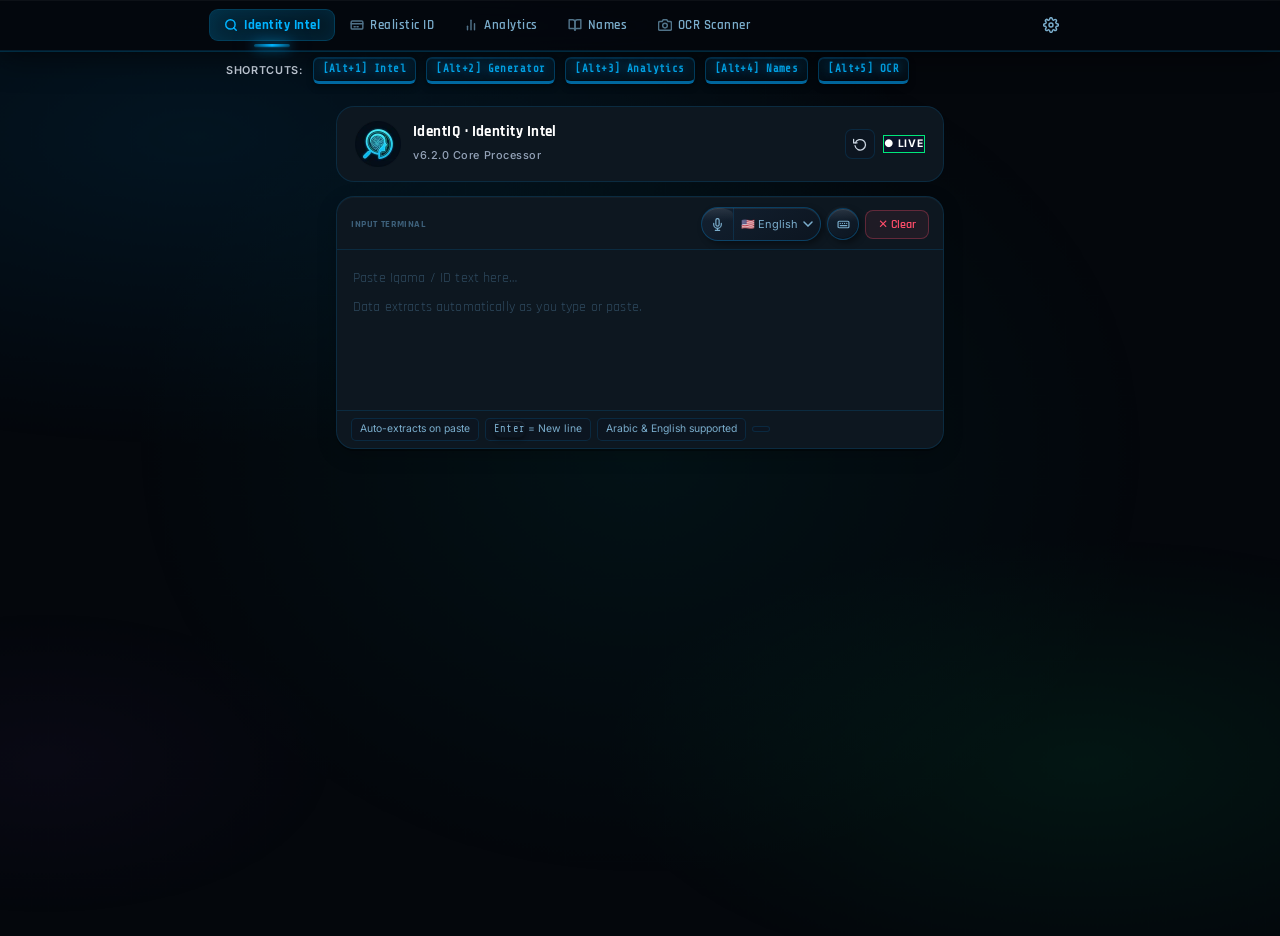
==== commit f067e779: "feat(ocr): complete v6.2.0 baseline with model fallback, UI shortcuts and synced changelog" ====
--- a/index.html
+++ b/index.html
@@ -15,19 +15,11 @@
       content="black-translucent"
     />
     <meta name="apple-mobile-web-app-title" content="IdentIQ" />
-
-    <!-- === TOUCH BEHAVIOR OVERRIDE === -->
-    <style>
-      input,
-      textarea,
-      select {
-        touch-action: manipulation;
-      }
-    </style>
     <meta
       name="description"
       content="IdentIQ v4.4 — Gulf &amp; South-Asian Identity Extraction and Realistic ID Generator. Built by Creative Men, Jhang, Pakistan. Powered by Creative AI. Supports Iqama, CNIC, Emirates ID, and more."
     />
+
     <meta name="author" content="Creative Men, Pakistan" />
     <link rel="canonical" href="https://nexux-gen.netlify.app/" />
     <title>IdentIQ · Gulf Identity Intelligence Platform</title>
@@ -35,6 +27,7 @@
     <link rel="apple-touch-icon" href="assets/logo.webp" />
     <link rel="manifest" href="manifest.json" />
 
+    <!-- === TOUCH BEHAVIOR OVERRIDE === -->
     <!-- === FONTS === -->
     <link rel="preconnect" href="https://fonts.googleapis.com" />
     <link rel="preconnect" href="https://fonts.gstatic.com" crossorigin />
@@ -48,28 +41,15 @@
     <link rel="stylesheet" href="css/settings.css" />
     <link rel="stylesheet" href="css/names.min.css" />
     <link rel="stylesheet" href="css/copy-fx.min.css" />
+    <link rel="stylesheet" href="css/ocr.css" />
   </head>
   <body>
     <!-- === NO-JAVASCRIPT FALLBACK === -->
     <noscript>
-      <div
-        style="
-          display: flex;
-          align-items: center;
-          justify-content: center;
-          height: 100vh;
-          background: #080a0d;
-          color: #00d4ff;
-          font-family: monospace;
-          text-align: center;
-          padding: 20px;
-        "
-      >
+      <div class="noscript-wrap">
         <div>
-          <h2 style="font-size: 22px; margin-bottom: 12px">
-            ⚠️ IdentIQ requires JavaScript
-          </h2>
-          <p style="color: #7ab; font-size: 14px">
+          <h2 class="noscript-title">⚠️ IdentIQ requires JavaScript</h2>
+          <p class="noscript-text">
             Please enable JavaScript in your browser to use this application.
           </p>
         </div>
@@ -168,7 +148,32 @@
             </svg>
             <span data-i18n="navNames">Names</span>
           </button>
-        </div>
+
+          <button
+            class="nav-tab"
+            role="tab"
+            data-target="tab-ocr"
+            aria-selected="false"
+          >
+            <svg
+              width="14"
+              height="14"
+              viewBox="0 0 24 24"
+              fill="none"
+              stroke="currentColor"
+              stroke-width="2.5"
+              stroke-linecap="round"
+              stroke-linejoin="round"
+              aria-hidden="true"
+            >
+              <path d="M23 19a2 2 0 0 1-2 2H3a2 2 0 0 1-2-2V8a2 2 0 0 1 2-2h4l2-3h6l2 3h4a2 2 0 0 1 2 2z" />
+              <circle cx="12" cy="13" r="4" />
+            </svg>
+            <span>OCR Scanner</span>
+          </button>
+        </div>
+
+        
 
         <div class="nav-actions">
           <button
@@ -221,8 +226,7 @@
           </button>
           <button
             id="installAppBtn"
-            class="nav-tab install-btn"
-            style="display: none"
+            class="nav-tab install-btn is-hidden-init"
             aria-label="Install App"
           >
             <svg
@@ -252,6 +256,122 @@
       <kbd class="shortcut-key" data-i18n="shortcut2">[Alt+2] Generator</kbd>
       <kbd class="shortcut-key" data-i18n="shortcut3">[Alt+3] Analytics</kbd>
       <kbd class="shortcut-key" data-i18n="shortcut4">[Alt+4] Names</kbd>
+      <kbd class="shortcut-key" data-i18n="shortcut5">[Alt+5] OCR</kbd>
+    </div>
+
+    <!-- === OCR SCANNER SECTION === -->
+    <div
+      id="tab-ocr"
+      class="app-section is-hidden-init"
+      role="region"
+      aria-label="OCR Scanner"
+    >
+      <div class="main-container">
+        <header class="app-header">
+          <div class="logo-area">
+            <img
+              src="assets/logo.webp"
+              alt="IdentIQ Logo"
+              class="app-logo"
+              width="46"
+              height="46"
+              decoding="async"
+            />
+            <div class="title-text">
+              <h1>IdentIQ · OCR Scanner</h1>
+              <span>Saudi Iqama · AI Vision</span>
+            </div>
+          </div>
+        </header>
+
+        <section class="ocr-card" aria-label="Iqama photo">
+          <div
+            id="ocrDropzone"
+            class="ocr-dropzone"
+            role="button"
+            tabindex="0"
+            aria-label="Choose, drop or paste an Iqama card photo"
+          >
+            <svg class="ocr-drop-icon" viewBox="0 0 24 24" fill="none" stroke="currentColor" stroke-width="1.7" stroke-linecap="round" stroke-linejoin="round" aria-hidden="true">
+              <path d="M21 15v4a2 2 0 0 1-2 2H5a2 2 0 0 1-2-2v-4" />
+              <polyline points="17 8 12 3 7 8" />
+              <line x1="12" y1="3" x2="12" y2="15" />
+            </svg>
+            <div class="ocr-drop-title">Drop Iqama photo here</div>
+            <div class="ocr-drop-hint">
+              or tap to choose · <kbd>Ctrl</kbd>+<kbd>V</kbd> to paste · JPG, PNG, WebP
+            </div>
+          </div>
+
+          <figure id="ocrPreview" class="ocr-preview" hidden>
+            <img id="ocrPreviewImg" alt="Selected Iqama card photo" />
+            <div class="ocr-scanline" aria-hidden="true"></div>
+            <figcaption id="ocrPreviewMeta" class="ocr-preview-meta"></figcaption>
+          </figure>
+
+          <input
+            id="ocrFileInput"
+            type="file"
+            accept="image/jpeg,image/png,image/webp,image/*"
+            hidden
+          />
+
+          <div class="ocr-actions">
+            <button
+              type="button"
+              id="ocrScanBtn"
+              class="ocr-scan-btn"
+              disabled
+            >
+              <svg width="16" height="16" viewBox="0 0 24 24" fill="none" stroke="currentColor" stroke-width="2.4" stroke-linecap="round" stroke-linejoin="round" aria-hidden="true">
+                <path d="M3 7V5a2 2 0 0 1 2-2h2M17 3h2a2 2 0 0 1 2 2v2M21 17v2a2 2 0 0 1-2 2h-2M7 21H5a2 2 0 0 1-2-2v-2" />
+                <line x1="7" y1="12" x2="17" y2="12" />
+              </svg>
+              <span class="ocr-scan-label">Scan Iqama Card</span>
+            </button>
+            <button type="button" id="ocrChangeBtn" class="ocr-ghost-btn" disabled>Change photo</button>
+            <button type="button" id="ocrClearBtn" class="ocr-ghost-btn ocr-ghost-btn--danger" disabled>✕ Remove</button>
+          </div>
+        </section>
+
+        <section class="ocr-card" aria-label="Scan progress">
+          <ol id="ocrSteps" class="ocr-steps">
+            <li class="ocr-step" data-step="upload"><span class="ocr-step-dot">1</span><span>Uploading</span></li>
+            <li class="ocr-step" data-step="compress"><span class="ocr-step-dot">2</span><span>Compressing</span></li>
+            <li class="ocr-step" data-step="ai"><span class="ocr-step-dot">3</span><span>AI Processing</span></li>
+            <li class="ocr-step" data-step="done"><span class="ocr-step-dot">4</span><span>Completed</span></li>
+          </ol>
+          <p id="ocrStatus" class="ocr-status" role="status" aria-live="polite"></p>
+          <p class="ocr-note">
+            <svg width="14" height="14" viewBox="0 0 24 24" fill="none" stroke="currentColor" stroke-width="2" stroke-linecap="round" aria-hidden="true"><circle cx="12" cy="12" r="10" /><line x1="12" y1="16" x2="12" y2="12" /><line x1="12" y1="8" x2="12.01" y2="8" /></svg>
+            <span>The photo is resized in your browser, read by Gemini, and kept only in this tab. It is wiped after 5 minutes of inactivity. Always compare the result with the physical card.</span>
+          </p>
+        </section>
+      </div>
+    </div>
+
+    <!-- === OCR: SCANNED CARD INSPECTOR (floating, draggable, zoomable) === -->
+    <!-- position:fixed, so it must stay a direct child of <body>, outside every tab -->
+    <div
+      id="ocrInspector"
+      class="ocr-inspector"
+      role="dialog"
+      aria-modal="false"
+      aria-label="Scanned card inspector"
+      tabindex="-1"
+    >
+      <div id="ocrInspHead" class="ocr-insp-head">
+        <span class="ocr-insp-title"><span aria-hidden="true">🖼️</span> Scanned Card</span>
+        <span id="ocrInspZoomLabel" class="ocr-insp-zoom">100%</span>
+        <button type="button" id="ocrInspZoomOut" class="ocr-insp-btn" aria-label="Zoom out" title="Zoom out (-)">−</button>
+        <button type="button" id="ocrInspZoomIn" class="ocr-insp-btn" aria-label="Zoom in" title="Zoom in (+)">+</button>
+        <button type="button" id="ocrInspReset" class="ocr-insp-btn" aria-label="Reset zoom" title="Reset (0 or double-click)">⟲ Reset</button>
+        <button type="button" id="ocrInspClose" class="ocr-insp-btn ocr-insp-btn--close" aria-label="Close scanned card" title="Close (Esc)">✕</button>
+      </div>
+      <div id="ocrInspViewport" class="ocr-insp-viewport">
+        <img id="ocrInspImg" class="ocr-insp-img" alt="Original scanned Iqama card" draggable="false" />
+      </div>
+      <div id="ocrInspMeta" class="ocr-insp-foot"></div>
     </div>
 
     <!-- === EXTRACTOR SECTION === -->
@@ -301,7 +421,7 @@
         </header>
 
         <!-- === EXTRACTED DATA CARD === -->
-        <fieldset class="data-card" id="dataCard" style="display: none">
+        <fieldset class="data-card is-hidden-init" id="dataCard">
           <legend class="badge" data-i18n="extractedInfo">
             EXTRACTED INFORMATION
           </legend>
@@ -332,7 +452,7 @@
             </div>
           </div>
           <div class="grid-layout">
-            <div class="field-group" id="grp-nameAr" style="display: none">
+            <div class="field-group is-hidden-init" id="grp-nameAr">
               <label>
                 <svg
                   width="11"
@@ -362,7 +482,7 @@
                 <button class="copy-btn" aria-label="Copy Arabic name"></button>
               </div>
             </div>
-            <div class="field-group" id="grp-nameEn" style="display: none">
+            <div class="field-group is-hidden-init" id="grp-nameEn">
               <label>
                 <svg
                   width="11"
@@ -392,7 +512,7 @@
                 ></button>
               </div>
             </div>
-            <div class="field-group" id="grp-aqama" style="display: none">
+            <div class="field-group is-hidden-init" id="grp-aqama">
               <label>
                 <svg
                   width="11"
@@ -422,7 +542,7 @@
                 ></button>
               </div>
             </div>
-            <div class="field-group" id="grp-dobH" style="display: none">
+            <div class="field-group is-hidden-init" id="grp-dobH">
               <label>
                 <span data-i18n="dobH">DOB (Hijri)</span>
                 <button type="button" id="hijriFormatToggle" class="hijri-fmt-badge" title="Click to switch: YYYY/MM/DD ⇄ D/M/YYYY">YYYY/MM/DD</button>
@@ -438,7 +558,7 @@
                 <button class="copy-btn" aria-label="Copy Hijri date"></button>
               </div>
             </div>
-            <div class="field-group" id="grp-dobG" style="display: none">
+            <div class="field-group is-hidden-init" id="grp-dobG">
               <label><span data-i18n="dobG">DOB (Gregorian)</span></label>
               <div class="wrapper">
                 <input
@@ -454,16 +574,14 @@
                 ></button>
               </div>
               <span
-                class="age-badge"
+                class="age-badge is-hidden-init"
                 id="ageBadge"
                 aria-live="polite"
-                style="display: none"
               ></span>
             </div>
             <div
-              class="field-group full-width"
+              class="field-group full-width is-hidden-init"
               id="grp-nat"
-              style="display: none"
             >
               <label
                 ><span data-i18n="natSelect"
@@ -537,6 +655,20 @@
           <span data-i18n="noData"
             >No recognisable data found — check input and try again.</span
           >
+        </div>
+
+        <!-- === OCR: VIEW SCANNED CARD BUTTON (shown only after a scan) === -->
+        <div class="ocr-verify-row" id="ocrVerifyRow" hidden>
+          <button
+            type="button"
+            id="ocrViewCardBtn"
+            class="ocr-view-badge"
+            aria-controls="ocrInspector"
+            aria-expanded="false"
+            hidden
+          >
+            <span aria-hidden="true">🖼️</span> View Scanned Card
+          </button>
         </div>
 
         <!-- === INPUT TERMINAL === -->
@@ -650,8 +782,7 @@
         <!-- === VIRTUAL KEYBOARD === -->
         <div
           id="virtualKbd"
-          class="vkbd-panel"
-          style="display: none"
+          class="vkbd-panel is-hidden-init"
           role="dialog"
           aria-label="Virtual keyboard"
           aria-modal="false"
@@ -685,8 +816,7 @@
     <!-- === GENERATOR SECTION === -->
     <div
       id="tab-generator"
-      class="app-section"
-      style="display: none"
+      class="app-section is-hidden-init"
       role="region"
       aria-label="Realistic ID Generator"
     >
@@ -695,7 +825,7 @@
           <!-- === GENERATOR: HEADER === -->
           <header class="gen-header">
             <h1 data-i18n="genTitle">Realistic Digital Identity</h1>
-            <span class="gen-version-tag">v6.1.6</span>
+            <span class="gen-version-tag">v6.2.0</span>
           </header>
 
           <main>
@@ -807,7 +937,6 @@
               <div
                 class="gen-data-box gen-date-box gen-full-width"
                 id="date-card"
-                style="position: relative"
               >
                 <div class="date-box-header">
                   <label data-i18n="labelDate">Current Date</label>
@@ -940,7 +1069,7 @@
           <footer class="gen-footer">
             <p data-i18n="footerText">
               © 2024–2026 IdentIQ · Creative Men · Gulf Identity Intelligence
-              Platform v6.1.6
+              Platform v6.2.0
             </p>
           </footer>
         </div>
@@ -983,8 +1112,7 @@
     <!-- === ANALYTICS SECTION === -->
     <div
       id="tab-analytics"
-      class="app-section"
-      style="display: none"
+      class="app-section is-hidden-init"
       role="region"
       aria-label="Analytics Dashboard"
     >
@@ -1106,7 +1234,7 @@
         </div>
 
         <!-- === ANALYTICS: EXTRACTION HISTORY === -->
-        <div class="recent-exports-card" style="margin-top: 14px">
+        <div class="recent-exports-card recent-exports-card--spaced">
           <h3 class="recent-label" data-i18n="extractHistory">
             Extraction History
           </h3>
@@ -1151,8 +1279,7 @@
     <!-- === NAMES SECTION === -->
     <div
       id="tab-names"
-      class="app-section names-section"
-      style="display: none"
+      class="app-section names-section is-hidden-init"
       data-collection="husna"
       data-script="naskh"
       role="region"
@@ -1320,5 +1447,6 @@
     <script src="js/settings.js" defer></script>
     <script src="js/names-data.js" defer></script>
     <script src="js/names.js" defer></script>
+    <script src="js/ocr.js" defer></script>
   </body>
-</html>
+</html>
--- a/css/ocr.css
+++ b/css/ocr.css
@@ -0,0 +1,564 @@
+/* ==========================================================================
+   css/ocr.css — IdentIQ OCR Scanner tab + floating Card Inspector window
+   Standalone. Every selector is scoped to .ocr-* / #tab-ocr / #ocr*, and no
+   rule targets any IdentIQ container (#dataCard, .field-group, .terminal-box,
+   .app-section, ...). Nothing here can change what is shown or hidden on
+   the Identity Intel tab.
+   ========================================================================== */
+
+:root {
+  --ocr-cyan: #00f2fe;
+  --ocr-blue: #4facfe;
+  --ocr-green: #00f080;
+  --ocr-red: #ff4d6a;
+  --ocr-glass: rgba(13, 23, 32, 0.62);
+  --ocr-glass-strong: rgba(8, 14, 22, 0.92);
+  --ocr-line: rgba(79, 172, 254, 0.28);
+  --ocr-line-hot: rgba(0, 242, 254, 0.7);
+  --ocr-glow: 0 0 22px rgba(0, 242, 254, 0.2), 0 0 60px rgba(79, 172, 254, 0.08);
+}
+body.theme-light {
+  --ocr-cyan: #0077cc;
+  --ocr-blue: #0a6bb8;
+  --ocr-glass: rgba(255, 255, 255, 0.78);
+  --ocr-glass-strong: rgba(255, 255, 255, 0.97);
+  --ocr-line: rgba(10, 60, 120, 0.22);
+  --ocr-line-hot: rgba(0, 119, 204, 0.7);
+  --ocr-glow: 0 0 18px rgba(0, 119, 204, 0.16);
+}
+
+/* ---------- Glass card ---------- */
+.ocr-card {
+  position: relative;
+  background: var(--ocr-glass);
+  border: 1px solid var(--ocr-line);
+  border-radius: var(--card-radius, 18px);
+  padding: 16px;
+  margin-bottom: 12px;
+  -webkit-backdrop-filter: blur(16px) saturate(160%);
+  backdrop-filter: blur(16px) saturate(160%);
+  box-shadow: 0 2px 0 rgba(0, 0, 0, 0.3), 0 8px 28px rgba(0, 0, 0, 0.25),
+    inset 0 1px 0 rgba(255, 255, 255, 0.05);
+  animation: ocrRise 0.32s cubic-bezier(0.4, 0, 0.2, 1);
+}
+.ocr-card::before {
+  content: "";
+  position: absolute;
+  top: 0;
+  left: 0;
+  right: 0;
+  height: 2px;
+  border-radius: var(--card-radius, 18px) var(--card-radius, 18px) 0 0;
+  background: linear-gradient(90deg, transparent, var(--ocr-blue), var(--ocr-cyan), transparent);
+  opacity: 0.65;
+}
+@keyframes ocrRise {
+  from { opacity: 0; transform: translateY(10px); }
+  to { opacity: 1; transform: none; }
+}
+
+/* ---------- Drop zone ---------- */
+.ocr-dropzone {
+  display: flex;
+  flex-direction: column;
+  align-items: center;
+  justify-content: center;
+  gap: 8px;
+  min-height: 200px;
+  padding: 24px 16px;
+  text-align: center;
+  cursor: pointer;
+  color: var(--c-text2, #7aadcc);
+  border: 2px dashed var(--ocr-line);
+  border-radius: 14px;
+  background: radial-gradient(ellipse at 50% 0%, rgba(0, 242, 254, 0.07), transparent 70%);
+  transition: border-color 0.2s ease, background 0.2s ease, box-shadow 0.2s ease, transform 0.2s ease;
+}
+.ocr-dropzone:hover,
+.ocr-dropzone:focus-visible {
+  border-color: var(--ocr-line-hot);
+  box-shadow: var(--ocr-glow);
+}
+.ocr-dropzone[hidden] { display: none; }
+.ocr-dropzone.is-dragging {
+  border-style: solid;
+  border-color: var(--ocr-cyan);
+  background: radial-gradient(ellipse at 50% 50%, rgba(0, 242, 254, 0.16), transparent 75%);
+  box-shadow: var(--ocr-glow), inset 0 0 36px rgba(0, 242, 254, 0.12);
+  transform: scale(1.012);
+}
+.ocr-drop-icon {
+  width: 46px;
+  height: 46px;
+  color: var(--ocr-cyan);
+  filter: drop-shadow(0 0 8px rgba(0, 242, 254, 0.5));
+  transition: transform 0.25s cubic-bezier(0.34, 1.56, 0.64, 1);
+}
+.ocr-dropzone.is-dragging .ocr-drop-icon { transform: translateY(-6px) scale(1.15); }
+.ocr-drop-title {
+  font-family: var(--font-main, system-ui, sans-serif);
+  font-size: 0.95rem;
+  font-weight: 700;
+  letter-spacing: 0.04em;
+  color: var(--c-text, #e0eeff);
+}
+.ocr-drop-hint { font-size: 0.72rem; color: var(--c-text3, #3d607a); }
+.ocr-drop-hint kbd { font-size: 0.65rem; }
+
+/* ---------- Preview + scanner glow ---------- */
+.ocr-preview {
+  position: relative;
+  margin: 0;
+  border-radius: 14px;
+  overflow: hidden;
+  border: 1px solid var(--ocr-line);
+  background: #02060b;
+  line-height: 0;
+}
+.ocr-preview[hidden] { display: none; }
+.ocr-preview img {
+  display: block;
+  width: 100%;
+  max-height: 340px;
+  object-fit: contain;
+}
+.ocr-preview-meta {
+  position: absolute;
+  left: 8px;
+  bottom: 8px;
+  padding: 3px 9px;
+  font-family: var(--font-mono, monospace);
+  font-size: 0.64rem;
+  line-height: 1.4;
+  color: var(--ocr-cyan);
+  background: var(--ocr-glass-strong);
+  border: 1px solid var(--ocr-line);
+  border-radius: 99px;
+}
+.ocr-scanline {
+  position: absolute;
+  inset: 0;
+  pointer-events: none;
+  opacity: 0;
+  transition: opacity 0.25s ease;
+}
+.ocr-scanline::before {
+  content: "";
+  position: absolute;
+  left: 0;
+  right: 0;
+  top: 0;
+  height: 64px;
+  background: linear-gradient(to bottom, transparent, rgba(0, 242, 254, 0.28), transparent);
+  border-bottom: 2px solid var(--ocr-cyan);
+  box-shadow: 0 6px 24px rgba(0, 242, 254, 0.55);
+  transform: translateY(-64px);
+}
+.ocr-preview.is-scanning { box-shadow: var(--ocr-glow), inset 0 0 28px rgba(0, 242, 254, 0.14); border-color: var(--ocr-line-hot); }
+.ocr-preview.is-scanning .ocr-scanline { opacity: 1; }
+.ocr-preview.is-scanning .ocr-scanline::before { animation: ocrSweep 1.7s ease-in-out infinite; }
+@keyframes ocrSweep {
+  0% { transform: translateY(-64px); }
+  100% { transform: translateY(calc(100% + 64px)); }
+}
+.ocr-preview.is-scanning .ocr-scanline::after {
+  content: "";
+  position: absolute;
+  inset: 0;
+  background: repeating-linear-gradient(0deg, rgba(0, 242, 254, 0.05) 0 1px, transparent 1px 4px);
+}
+
+/* ---------- Buttons ---------- */
+.ocr-actions { display: flex; flex-wrap: wrap; gap: 8px; margin-top: 12px; }
+.ocr-scan-btn {
+  flex: 1 1 100%;
+  display: flex;
+  align-items: center;
+  justify-content: center;
+  gap: 9px;
+  padding: 12px 22px;
+  font-family: var(--font-main, system-ui, sans-serif);
+  font-size: 0.9rem;
+  font-weight: 700;
+  letter-spacing: 0.07em;
+  color: #fff;
+  border: none;
+  border-radius: 12px;
+  cursor: pointer;
+  background: linear-gradient(135deg, var(--ocr-blue), #0072c6 60%, #005aa8);
+  box-shadow: 0 5px 0 #003d78, 0 8px 22px rgba(0, 162, 255, 0.4), inset 0 1px 0 rgba(255, 255, 255, 0.3);
+  transition: transform 0.15s ease, box-shadow 0.15s ease, filter 0.15s ease;
+  position: relative;
+}
+.ocr-scan-btn:not(:disabled) { animation: ocrPulse 2.2s ease-in-out infinite; }
+.ocr-scan-btn:not(:disabled):hover { transform: translateY(-2px); filter: brightness(1.1); }
+.ocr-scan-btn:not(:disabled):active { transform: translateY(3px); box-shadow: 0 2px 0 #003d78, 0 3px 10px rgba(0, 162, 255, 0.3); }
+.ocr-scan-btn:disabled { opacity: 0.45; cursor: not-allowed; box-shadow: 0 3px 0 #003d78; animation: none; }
+.ocr-scan-btn.is-busy { animation: none; cursor: progress; }
+@keyframes ocrPulse {
+  0%, 100% { box-shadow: 0 5px 0 #003d78, 0 8px 22px rgba(0, 162, 255, 0.4), 0 0 0 0 rgba(0, 242, 254, 0.45), inset 0 1px 0 rgba(255, 255, 255, 0.3); }
+  50% { box-shadow: 0 5px 0 #003d78, 0 8px 26px rgba(0, 162, 255, 0.55), 0 0 0 12px rgba(0, 242, 254, 0), inset 0 1px 0 rgba(255, 255, 255, 0.3); }
+}
+.ocr-ghost-btn {
+  flex: 1 1 0;
+  padding: 8px 14px;
+  font-family: var(--font-main, system-ui, sans-serif);
+  font-size: 0.76rem;
+  font-weight: 600;
+  letter-spacing: 0.04em;
+  color: var(--c-text2, #7aadcc);
+  background: var(--ocr-glass);
+  border: 1px solid var(--ocr-line);
+  border-radius: 9px;
+  cursor: pointer;
+  transition: all 0.14s ease;
+}
+.ocr-ghost-btn:hover:not(:disabled) { color: var(--ocr-cyan); border-color: var(--ocr-line-hot); box-shadow: var(--ocr-glow); }
+.ocr-ghost-btn:disabled { opacity: 0.4; cursor: not-allowed; }
+.ocr-ghost-btn--danger:hover:not(:disabled) { color: var(--ocr-red); border-color: var(--ocr-red); box-shadow: none; }
+
+/* ---------- Live step tracker ---------- */
+.ocr-steps {
+  list-style: none;
+  display: grid;
+  grid-template-columns: repeat(4, 1fr);
+  gap: 0;
+  margin: 16px 0 6px;
+}
+.ocr-step {
+  position: relative;
+  display: flex;
+  flex-direction: column;
+  align-items: center;
+  gap: 6px;
+  text-align: center;
+  font-size: 0.66rem;
+  font-weight: 600;
+  letter-spacing: 0.04em;
+  color: var(--c-text3, #3d607a);
+}
+.ocr-step::before { /* connector to the next step */
+  content: "";
+  position: absolute;
+  top: 12px;
+  left: 50%;
+  width: 100%;
+  height: 2px;
+  background: var(--ocr-line);
+  z-index: 0;
+}
+.ocr-step:last-child::before { display: none; }
+.ocr-step-dot {
+  position: relative;
+  z-index: 1;
+  display: grid;
+  place-items: center;
+  width: 26px;
+  height: 26px;
+  font-size: 0.7rem;
+  border-radius: 50%;
+  color: var(--c-text3, #3d607a);
+  background: var(--c-bg3, #0c1520);
+  border: 2px solid var(--ocr-line);
+  transition: all 0.25s ease;
+}
+.ocr-step.is-active { color: var(--ocr-cyan); }
+.ocr-step.is-active .ocr-step-dot {
+  color: var(--ocr-cyan);
+  border-color: var(--ocr-cyan);
+  box-shadow: 0 0 14px rgba(0, 242, 254, 0.55);
+  animation: ocrDot 1s ease-in-out infinite alternate;
+}
+.ocr-step.is-done { color: var(--ocr-green); }
+.ocr-step.is-done .ocr-step-dot {
+  color: #04140b;
+  background: var(--ocr-green);
+  border-color: var(--ocr-green);
+  box-shadow: 0 0 12px rgba(0, 240, 128, 0.4);
+}
+.ocr-step.is-done::before { background: var(--ocr-green); }
+.ocr-step.is-error { color: var(--ocr-red); }
+.ocr-step.is-error .ocr-step-dot { color: #fff; background: var(--ocr-red); border-color: var(--ocr-red); }
+@keyframes ocrDot { from { transform: scale(0.92); } to { transform: scale(1.12); } }
+
+.ocr-status {
+  min-height: 1.4em;
+  margin-top: 8px;
+  font-size: 0.76rem;
+  text-align: center;
+  color: var(--c-text2, #7aadcc);
+}
+.ocr-status.is-error { color: var(--ocr-red); }
+.ocr-note {
+  display: flex;
+  gap: 8px;
+  align-items: flex-start;
+  margin-top: 12px;
+  padding: 10px 12px;
+  font-size: 0.7rem;
+  line-height: 1.5;
+  color: var(--c-text2, #7aadcc);
+  background: rgba(79, 172, 254, 0.06);
+  border: 1px solid rgba(79, 172, 254, 0.18);
+  border-radius: 10px;
+}
+.ocr-note svg { flex: none; margin-top: 2px; color: var(--ocr-blue); }
+
+/* ---------- Intel tab: "View Scanned Card" badge ----------
+   The row is `hidden` (display:none, zero layout, zero margin) until a card
+   has been scanned, so the Intel tab is pixel-identical to the original
+   before any scan. */
+.ocr-verify-row { display: flex; justify-content: flex-end; margin: 0 0 8px; }
+.ocr-verify-row[hidden] { display: none; }
+.ocr-view-badge {
+  display: inline-flex;
+  align-items: center;
+  gap: 7px;
+  padding: 6px 13px;
+  font-family: var(--font-main, system-ui, sans-serif);
+  font-size: 0.72rem;
+  font-weight: 700;
+  letter-spacing: 0.05em;
+  color: var(--ocr-cyan);
+  background: var(--ocr-glass);
+  border: 1px solid var(--ocr-line-hot);
+  border-radius: 99px;
+  cursor: pointer;
+  box-shadow: var(--ocr-glow);
+  transition: background 0.15s ease, box-shadow 0.15s ease;
+}
+.ocr-view-badge[hidden] { display: none; }
+.ocr-view-badge:hover,
+.ocr-view-badge[aria-expanded="true"] { background: rgba(0, 242, 254, 0.14); box-shadow: 0 0 26px rgba(0, 242, 254, 0.35); }
+
+/* ==========================================================================
+   FLOATING CARD INSPECTOR
+   No backdrop, no blur, no scroll lock: the window is a small fixed box and
+   the rest of the page stays sharp and fully interactive.
+   ========================================================================== */
+.ocr-inspector {
+  position: fixed;
+  top: 100px;
+  right: 30px;
+  width: 440px;
+  height: 320px;
+  min-width: 300px;
+  min-height: 220px;
+  max-width: 90vw;
+  max-height: 85vh;
+  z-index: var(--z-overlay, 2000); /* above the sticky nav (900), below modals/toasts */
+  display: none;
+  flex-direction: column;
+  overflow: hidden; /* required for CSS resize */
+  resize: both;
+  color: var(--c-text, #e0eeff);
+  background: var(--ocr-glass-strong);
+  border: 1px solid rgba(0, 242, 254, 0.55);
+  border-radius: 14px;
+  box-shadow: 0 18px 50px rgba(0, 0, 0, 0.55), 0 0 0 1px rgba(0, 242, 254, 0.08), 0 0 28px rgba(0, 242, 254, 0.18);
+  outline: none;
+}
+.ocr-inspector.is-open { display: flex; animation: ocrPop 0.2s cubic-bezier(0.16, 1, 0.3, 1); }
+.ocr-inspector.is-dragging { box-shadow: 0 26px 70px rgba(0, 0, 0, 0.6), 0 0 0 1px rgba(0, 242, 254, 0.3), 0 0 40px rgba(0, 242, 254, 0.3); }
+@keyframes ocrPop {
+  from { opacity: 0; transform: translateY(8px) scale(0.98); }
+  to { opacity: 1; transform: none; }
+}
+
+/* Native resizer made invisible; the custom grip below is drawn over it. */
+.ocr-inspector::-webkit-resizer { background: transparent; }
+.ocr-inspector::after {
+  content: "";
+  position: absolute;
+  right: 3px;
+  bottom: 3px;
+  width: 14px;
+  height: 14px;
+  pointer-events: none; /* never blocks the native resize handle underneath */
+  z-index: 5;
+  opacity: 0.85;
+  background: linear-gradient(
+    135deg,
+    transparent 0 42%,
+    var(--ocr-cyan) 42% 52%,
+    transparent 52% 64%,
+    var(--ocr-cyan) 64% 74%,
+    transparent 74%
+  );
+  filter: drop-shadow(0 0 4px rgba(0, 242, 254, 0.6));
+  border-radius: 0 0 8px 0;
+}
+
+/* Header = drag handle */
+.ocr-insp-head {
+  display: flex;
+  align-items: center;
+  gap: 5px;
+  flex: none;
+  padding: 6px 8px 6px 12px;
+  cursor: grab;
+  user-select: none;
+  -webkit-user-select: none;
+  touch-action: none; /* lets touch drag the window instead of scrolling the page */
+  background: linear-gradient(180deg, rgba(0, 242, 254, 0.12), rgba(79, 172, 254, 0.04));
+  border-bottom: 1px solid var(--ocr-line);
+}
+.ocr-inspector.is-dragging .ocr-insp-head { cursor: grabbing; }
+.ocr-insp-title {
+  flex: 1 1 auto;
+  min-width: 0;
+  overflow: hidden;
+  white-space: nowrap;
+  text-overflow: ellipsis;
+  font-family: var(--font-main, system-ui, sans-serif);
+  font-size: 0.78rem;
+  font-weight: 700;
+  letter-spacing: 0.05em;
+  color: var(--ocr-cyan);
+}
+.ocr-insp-zoom {
+  flex: none;
+  min-width: 38px;
+  text-align: right;
+  margin-right: 2px;
+  font-family: var(--font-mono, monospace);
+  font-size: 0.64rem;
+  color: var(--c-text2, #7aadcc);
+}
+.ocr-insp-btn {
+  flex: none;
+  display: grid;
+  place-items: center;
+  min-width: 26px;
+  height: 26px;
+  padding: 0 7px;
+  font-family: var(--font-main, system-ui, sans-serif);
+  font-size: 0.8rem;
+  font-weight: 700;
+  line-height: 1;
+  white-space: nowrap;
+  color: var(--ocr-cyan);
+  background: rgba(0, 242, 254, 0.07);
+  border: 1px solid var(--ocr-line);
+  border-radius: 7px;
+  cursor: pointer;
+  transition: background 0.12s ease, border-color 0.12s ease, box-shadow 0.12s ease;
+}
+.ocr-insp-btn:hover { background: rgba(0, 242, 254, 0.18); border-color: var(--ocr-line-hot); box-shadow: 0 0 10px rgba(0, 242, 254, 0.25); }
+.ocr-insp-btn:active { transform: translateY(1px); }
+.ocr-insp-btn--close { color: var(--ocr-red); background: rgba(255, 77, 106, 0.08); border-color: rgba(255, 77, 106, 0.3); }
+.ocr-insp-btn--close:hover { background: rgba(255, 77, 106, 0.22); border-color: var(--ocr-red); box-shadow: none; }
+
+/* Zoom / pan viewport */
+.ocr-insp-viewport {
+  position: relative;
+  flex: 1 1 auto;
+  min-height: 0;
+  overflow: hidden;
+  touch-action: none; /* we handle pinch + pan ourselves */
+  cursor: zoom-in;
+  background:
+    repeating-conic-gradient(rgba(255, 255, 255, 0.03) 0% 25%, transparent 0% 50%) 0 0 / 18px 18px,
+    #02060b;
+}
+.ocr-insp-viewport.is-zoomed { cursor: grab; }
+.ocr-insp-viewport.is-panning { cursor: grabbing; }
+.ocr-insp-img {
+  position: absolute;
+  inset: 0;
+  width: 100%;
+  height: 100%;
+  object-fit: contain;
+  transform-origin: 0 0;
+  will-change: transform;
+  user-select: none;
+  -webkit-user-select: none;
+  -webkit-user-drag: none;
+}
+.ocr-insp-viewport.is-animating .ocr-insp-img { transition: transform 0.18s ease; }
+
+.ocr-insp-foot {
+  flex: none;
+  padding: 4px 22px 5px 12px; /* right padding keeps text clear of the resize grip */
+  overflow: hidden;
+  white-space: nowrap;
+  text-overflow: ellipsis;
+  font-family: var(--font-mono, monospace);
+  font-size: 0.6rem;
+  color: var(--c-text3, #3d607a);
+  border-top: 1px solid var(--ocr-line);
+}
+
+/* Light theme */
+body.theme-light .ocr-card { box-shadow: 0 2px 0 rgba(0, 50, 120, 0.1), 0 6px 18px rgba(0, 50, 120, 0.08), inset 0 1px 0 rgba(255, 255, 255, 0.9); }
+body.theme-light .ocr-step-dot { background: #fff; }
+body.theme-light .ocr-view-badge:hover { background: rgba(0, 119, 204, 0.1); }
+body.theme-light .ocr-inspector { border-color: rgba(0, 119, 204, 0.6); box-shadow: 0 16px 44px rgba(0, 50, 120, 0.3), 0 0 22px rgba(0, 119, 204, 0.16); }
+body.theme-light .ocr-insp-head { background: linear-gradient(180deg, rgba(0, 119, 204, 0.12), rgba(0, 119, 204, 0.03)); }
+body.theme-light .ocr-insp-btn { background: rgba(0, 119, 204, 0.07); }
+
+@media (max-width: 600px) {
+  .ocr-step { font-size: 0.6rem; }
+  .ocr-view-badge { font-size: 0.68rem; }
+  .ocr-inspector { right: 12px; }
+}
+
+/* Reduced motion */
+@media (prefers-reduced-motion: reduce) {
+  .ocr-card,
+  .ocr-scan-btn,
+  .ocr-inspector.is-open,
+  .ocr-step.is-active .ocr-step-dot,
+  .ocr-preview.is-scanning .ocr-scanline::before { animation: none !important; }
+  .ocr-insp-viewport.is-animating .ocr-insp-img { transition: none; }
+  .ocr-dropzone { transition: none; }
+}
+
+/* Print: never print the scanned card */
+@media print {
+  #tab-ocr, .ocr-inspector, .ocr-verify-row { display: none !important; }
+}
+
+/* ==========================================================================
+   CSP-SAFE REPLACEMENTS FOR FORMER INLINE STYLES (index.html)
+   .is-hidden-init : only prevents a flash before first paint. The boot IIFE
+   at the top of js/ui.js swaps it for inline display:none via CSSOM (CSP-safe)
+   and removes the class, so extractor.js / main.js toggle style.display
+   exactly as before. No !important on purpose.
+   ========================================================================== */
+html body .is-hidden-init {
+  display: none;
+}
+
+/* Former <style> block in <head> */
+input,
+textarea,
+select {
+  touch-action: manipulation;
+}
+
+/* Former <noscript> inline styles */
+.noscript-wrap {
+  display: flex;
+  align-items: center;
+  justify-content: center;
+  height: 100vh;
+  background: #080a0d;
+  color: #00d4ff;
+  font-family: monospace;
+  text-align: center;
+  padding: 20px;
+}
+.noscript-title {
+  font-size: 22px;
+  margin-bottom: 12px;
+}
+.noscript-text {
+  color: #7ab;
+  font-size: 14px;
+}
+
+/* Former margin-top on the Extraction History card */
+.recent-exports-card--spaced {
+  margin-top: 14px;
+}
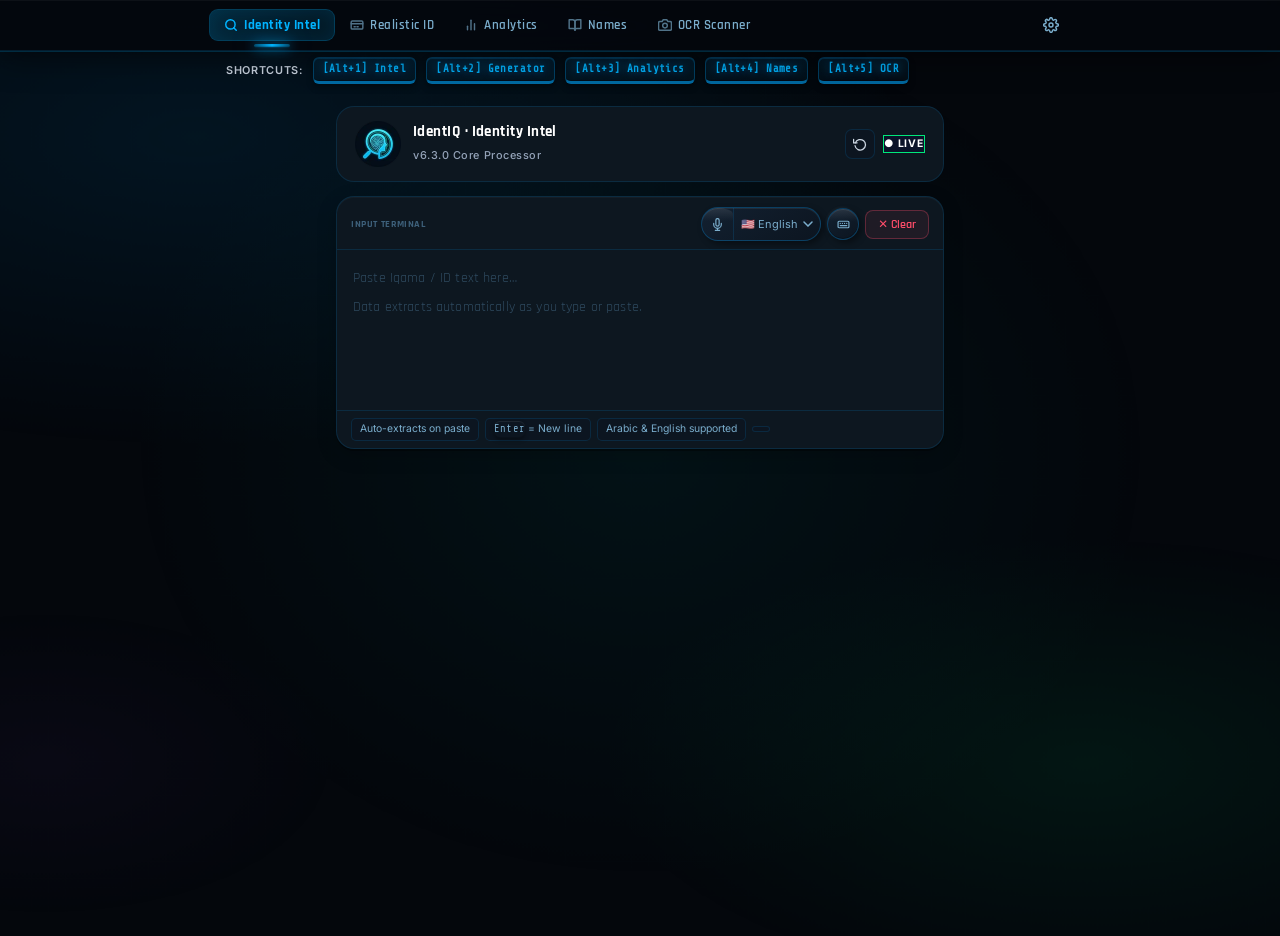
==== commit 5fdd7ba8: "chore(release): bump version to v6.3.0 across app, service worker, and manifest" ====
--- a/index.html
+++ b/index.html
@@ -21,7 +21,7 @@
     />
 
     <meta name="author" content="Creative Men, Pakistan" />
-    <link rel="canonical" href="https://nexux-gen.netlify.app/" />
+    <link rel="canonical" href="https://ident-lq.netlify.app/" />
     <title>IdentIQ · Gulf Identity Intelligence Platform</title>
     <link rel="icon" type="image/webp" href="assets/logo.webp" />
     <link rel="apple-touch-icon" href="assets/logo.webp" />
@@ -825,7 +825,7 @@
           <!-- === GENERATOR: HEADER === -->
           <header class="gen-header">
             <h1 data-i18n="genTitle">Realistic Digital Identity</h1>
-            <span class="gen-version-tag">v6.2.0</span>
+            <span class="gen-version-tag">v6.3.0</span>
           </header>
 
           <main>
@@ -1069,7 +1069,7 @@
           <footer class="gen-footer">
             <p data-i18n="footerText">
               © 2024–2026 IdentIQ · Creative Men · Gulf Identity Intelligence
-              Platform v6.2.0
+              Platform v6.3.0
             </p>
           </footer>
         </div>
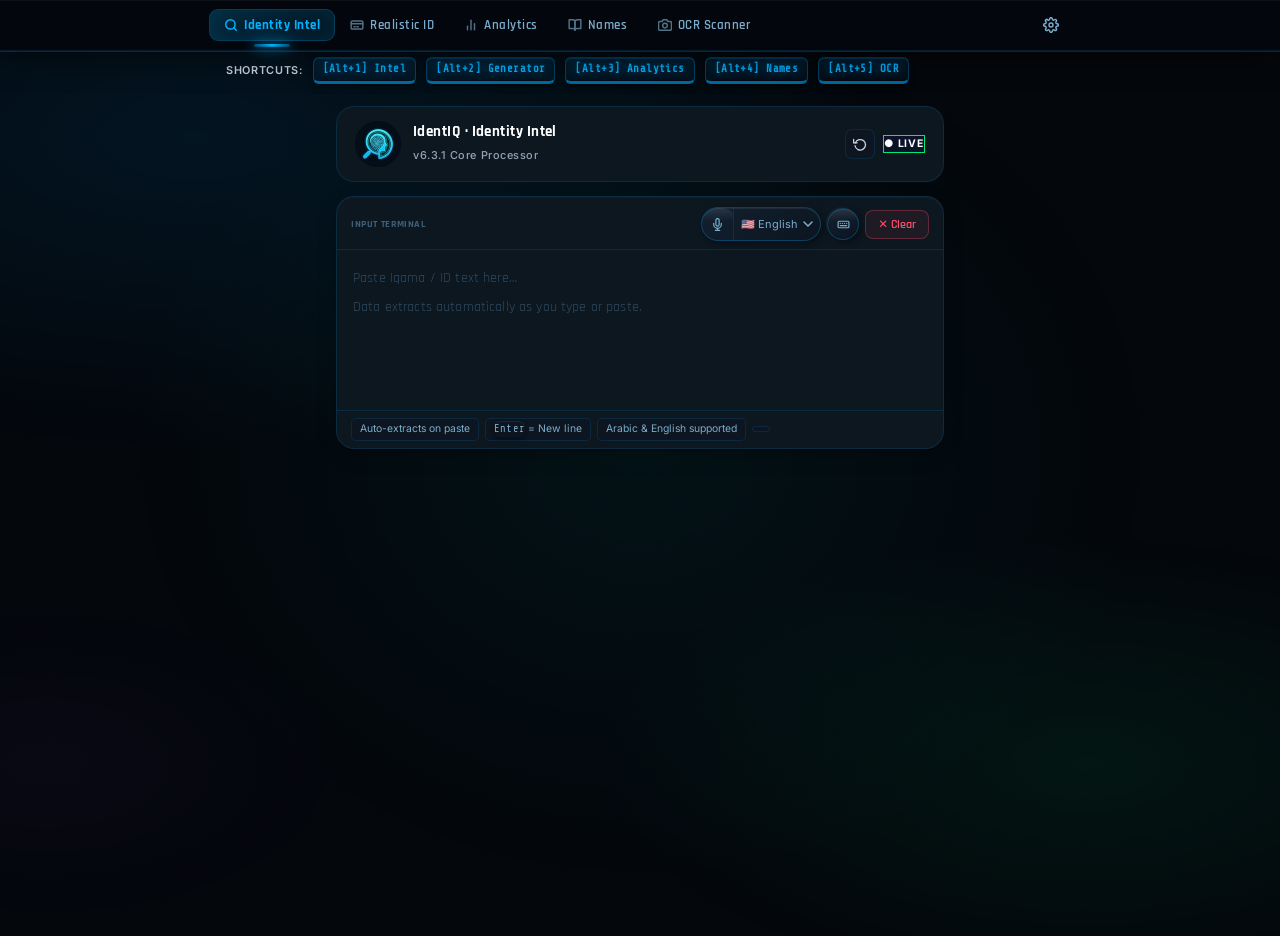
==== commit de55fa55: "fix(settings): reconcile shortcut keybindings and unify shortcut toggles (v6.3.1)" ====
--- a/index.html
+++ b/index.html
@@ -825,7 +825,7 @@
           <!-- === GENERATOR: HEADER === -->
           <header class="gen-header">
             <h1 data-i18n="genTitle">Realistic Digital Identity</h1>
-            <span class="gen-version-tag">v6.3.0</span>
+            <span class="gen-version-tag">v6.3.1</span>
           </header>
 
           <main>
@@ -1069,7 +1069,7 @@
           <footer class="gen-footer">
             <p data-i18n="footerText">
               © 2024–2026 IdentIQ · Creative Men · Gulf Identity Intelligence
-              Platform v6.3.0
+              Platform v6.3.1
             </p>
           </footer>
         </div>
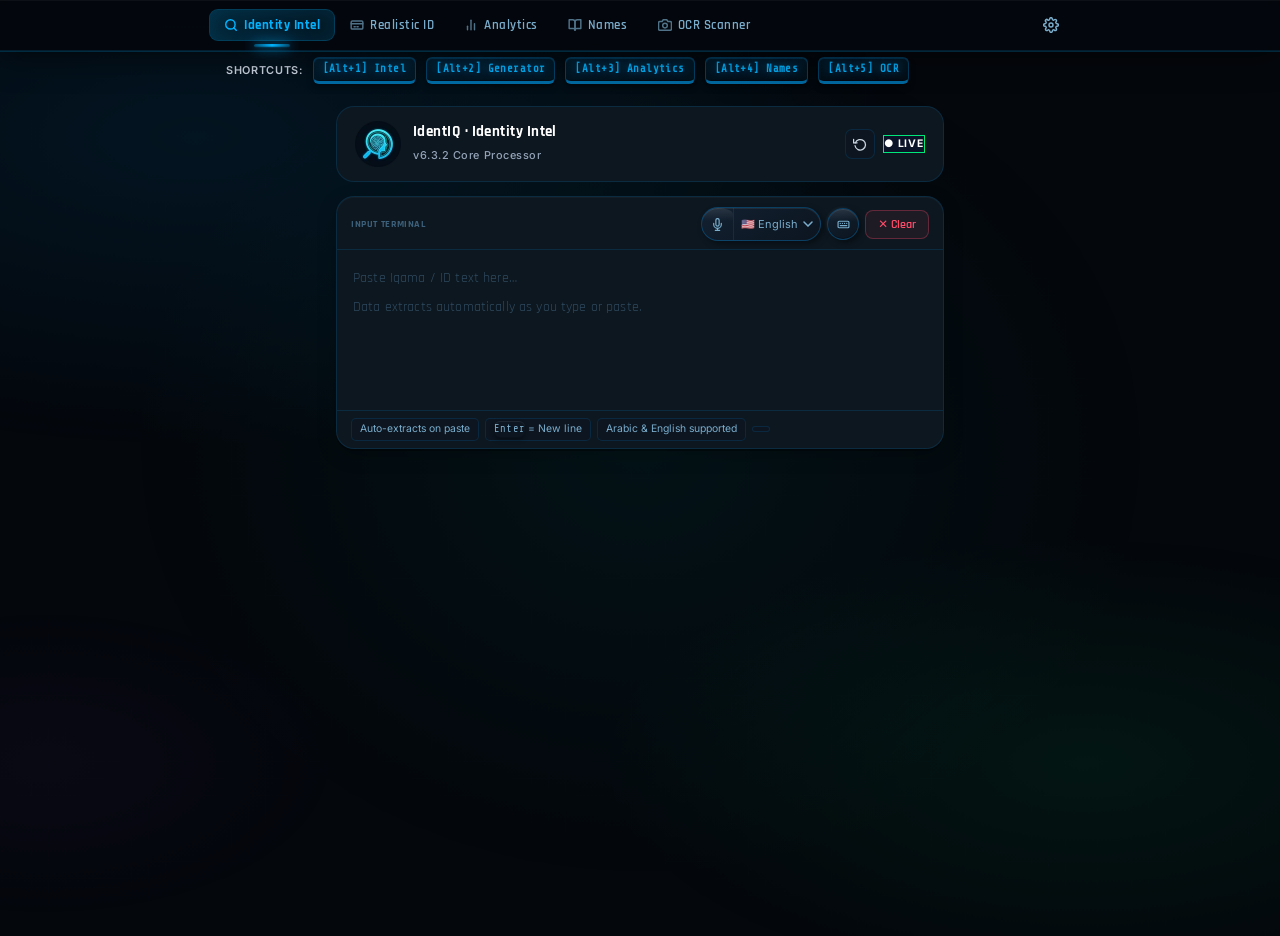
==== commit 32897018: "chore: bump version to v6.3.2 across core manifests and runtime config" ====
--- a/index.html
+++ b/index.html
@@ -17,7 +17,7 @@
     <meta name="apple-mobile-web-app-title" content="IdentIQ" />
     <meta
       name="description"
-      content="IdentIQ v4.4 — Gulf &amp; South-Asian Identity Extraction and Realistic ID Generator. Built by Creative Men, Jhang, Pakistan. Powered by Creative AI. Supports Iqama, CNIC, Emirates ID, and more."
+      content="IdentIQ v6.3.1 — Gulf &amp; South-Asian Identity Extraction and Realistic ID Generator. Built by Creative Men, Jhang, Pakistan. Powered by Creative AI. Supports Iqama, CNIC, Emirates ID, and more."
     />
 
     <meta name="author" content="Creative Men, Pakistan" />
@@ -825,7 +825,7 @@
           <!-- === GENERATOR: HEADER === -->
           <header class="gen-header">
             <h1 data-i18n="genTitle">Realistic Digital Identity</h1>
-            <span class="gen-version-tag">v6.3.1</span>
+            <span class="gen-version-tag">v6.3.2</span>
           </header>
 
           <main>
@@ -1069,7 +1069,7 @@
           <footer class="gen-footer">
             <p data-i18n="footerText">
               © 2024–2026 IdentIQ · Creative Men · Gulf Identity Intelligence
-              Platform v6.3.1
+              Platform v6.3.2
             </p>
           </footer>
         </div>
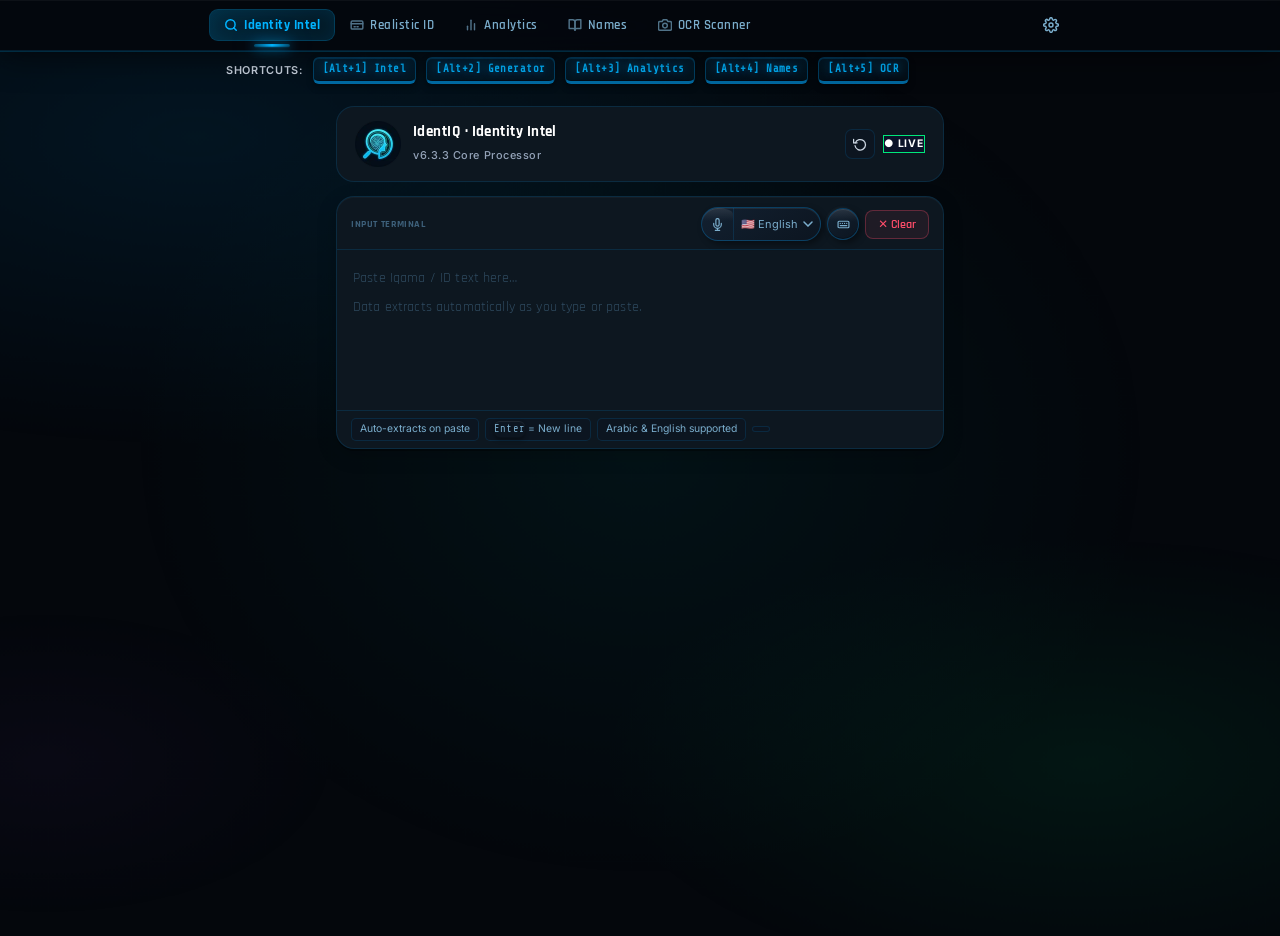
==== commit 466345cb: "chore: bump version to v6.3.3 across manifests and service worker" ====
--- a/index.html
+++ b/index.html
@@ -825,7 +825,7 @@
           <!-- === GENERATOR: HEADER === -->
           <header class="gen-header">
             <h1 data-i18n="genTitle">Realistic Digital Identity</h1>
-            <span class="gen-version-tag">v6.3.2</span>
+            <span class="gen-version-tag">v6.3.3</span>
           </header>
 
           <main>
@@ -1069,7 +1069,7 @@
           <footer class="gen-footer">
             <p data-i18n="footerText">
               © 2024–2026 IdentIQ · Creative Men · Gulf Identity Intelligence
-              Platform v6.3.2
+              Platform v6.3.3
             </p>
           </footer>
         </div>
